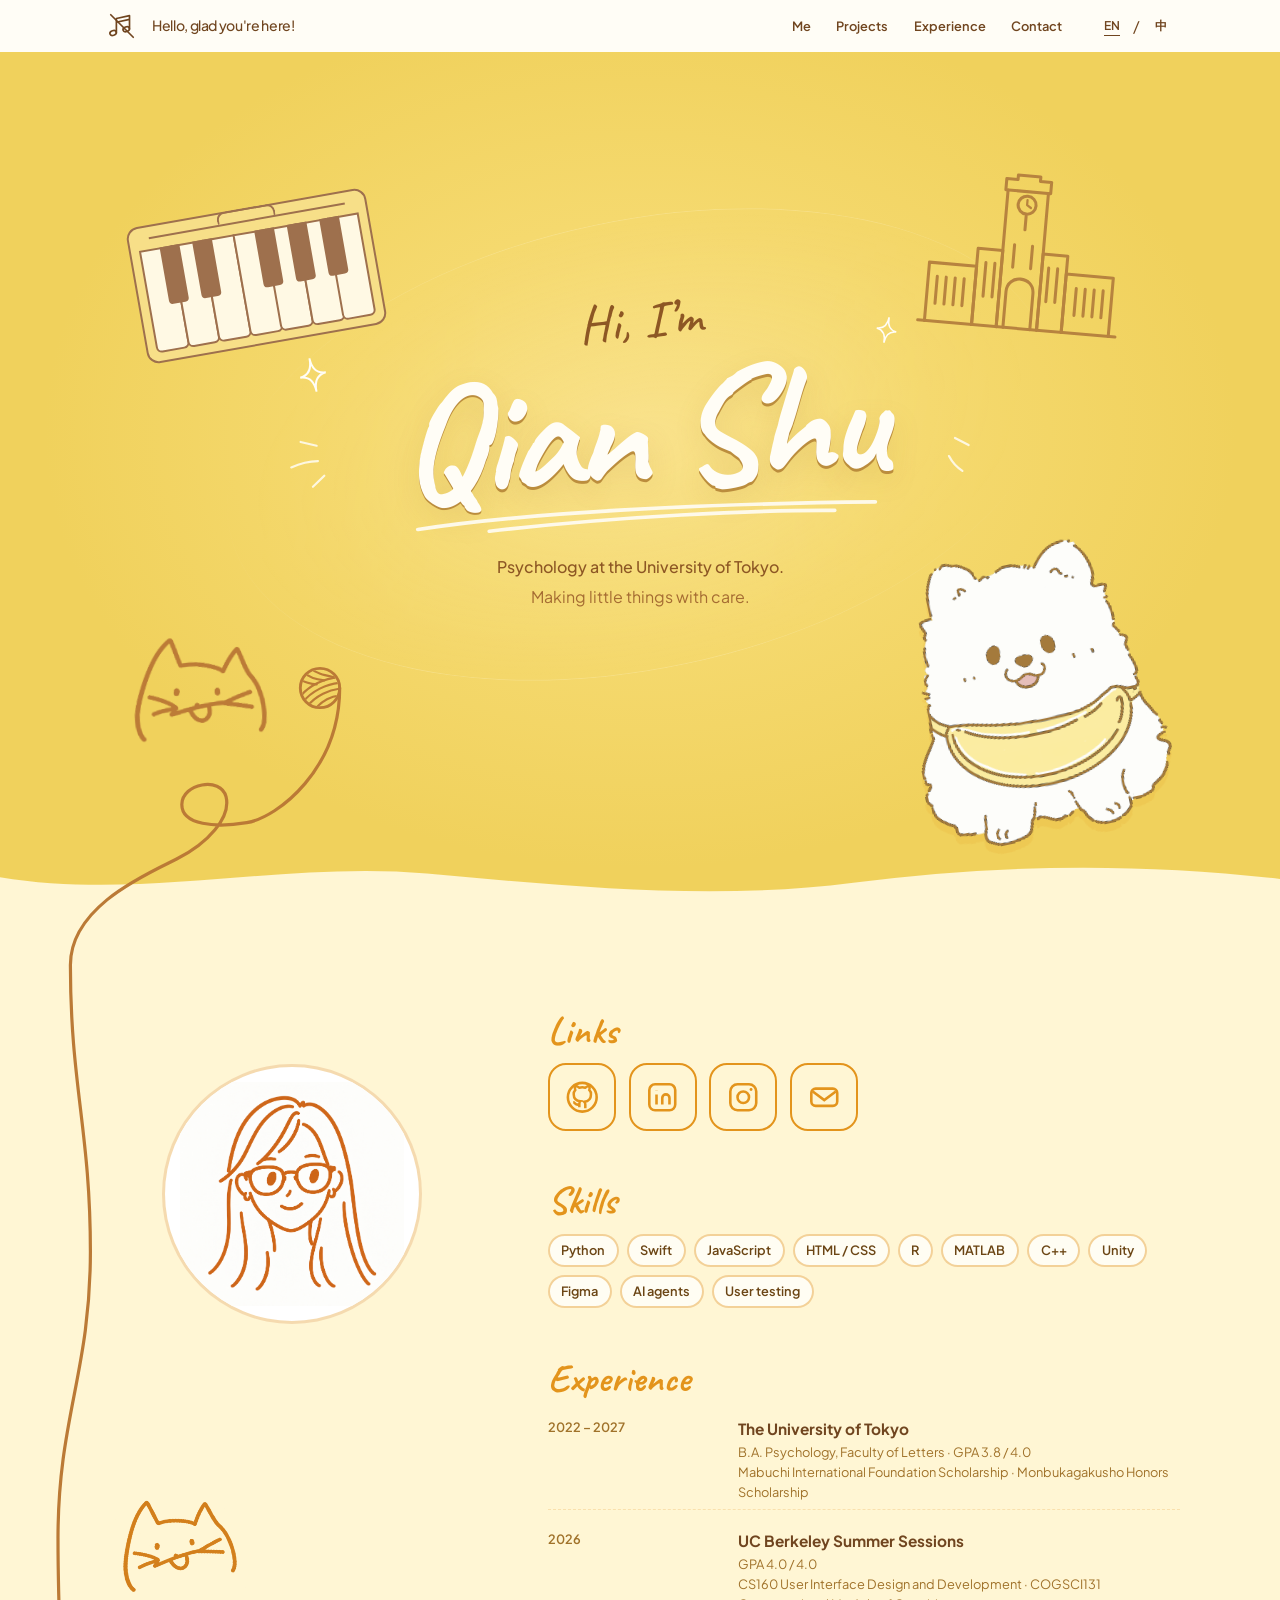
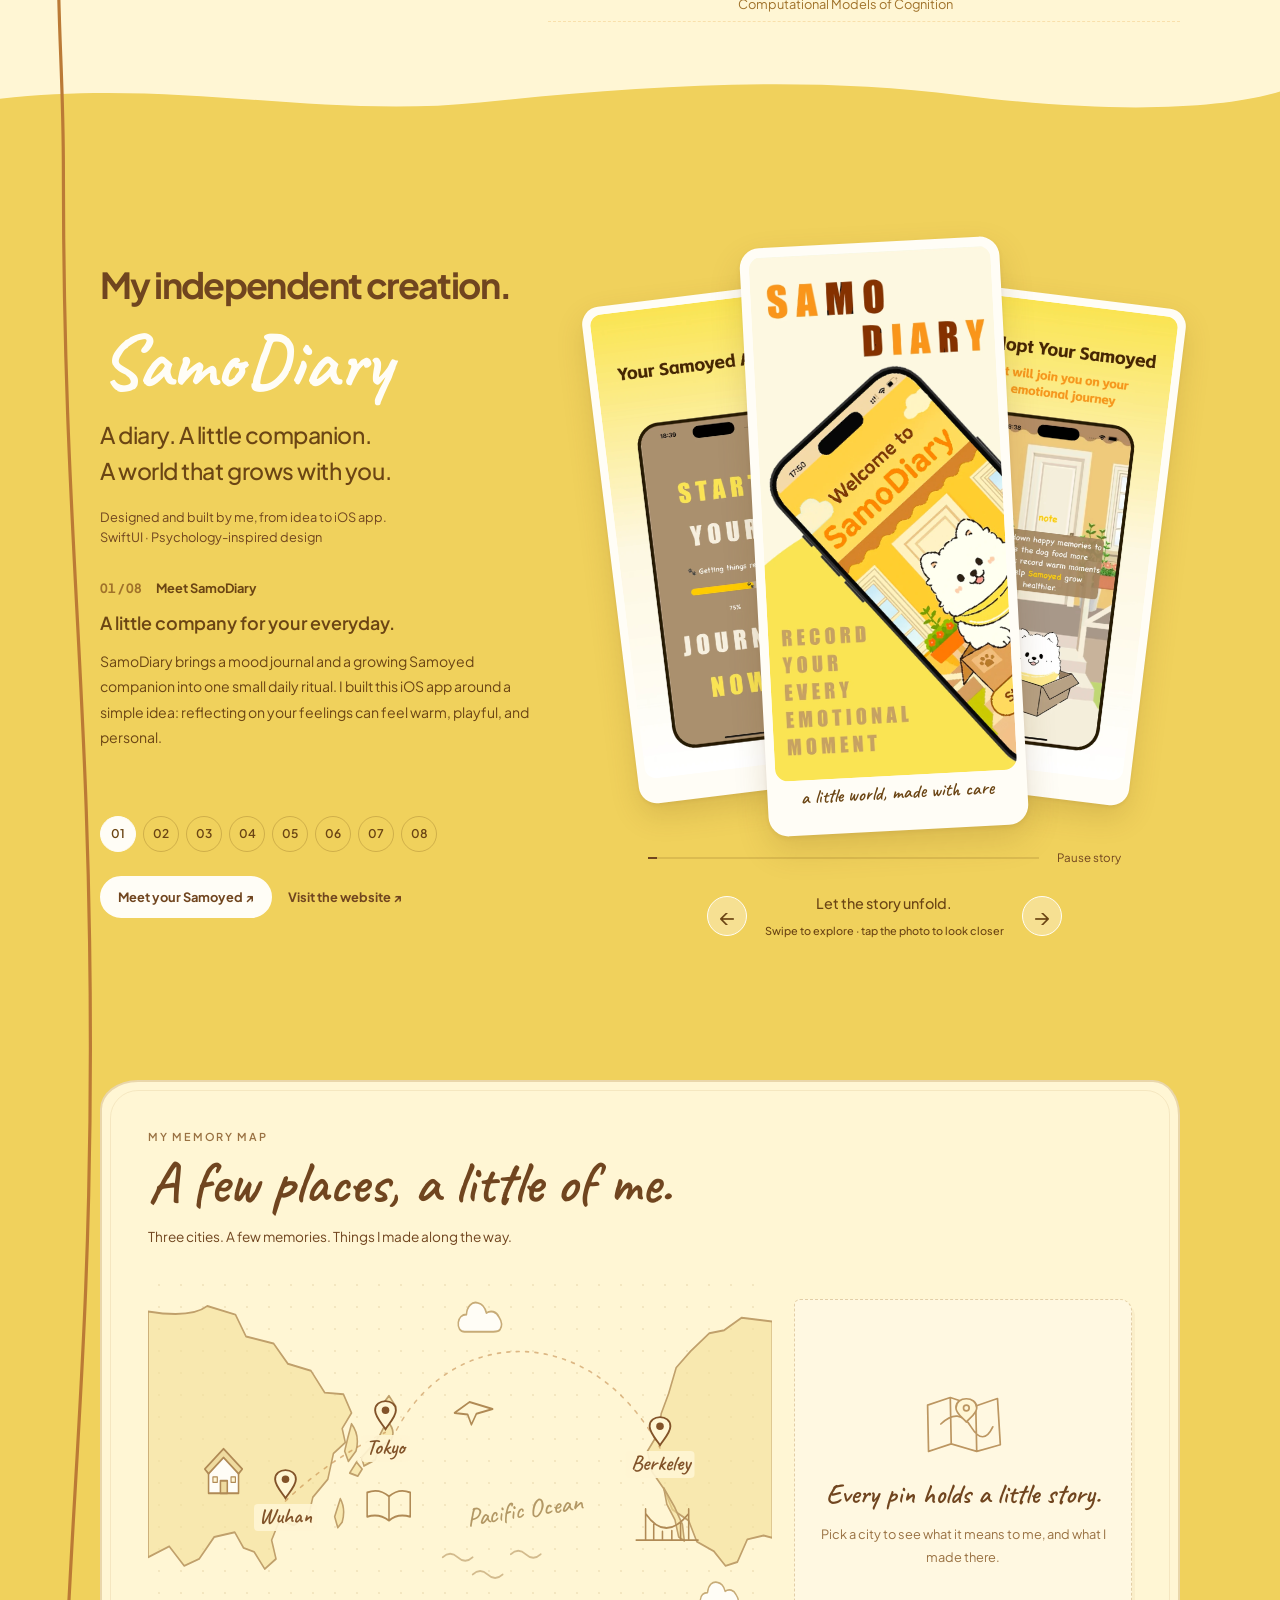
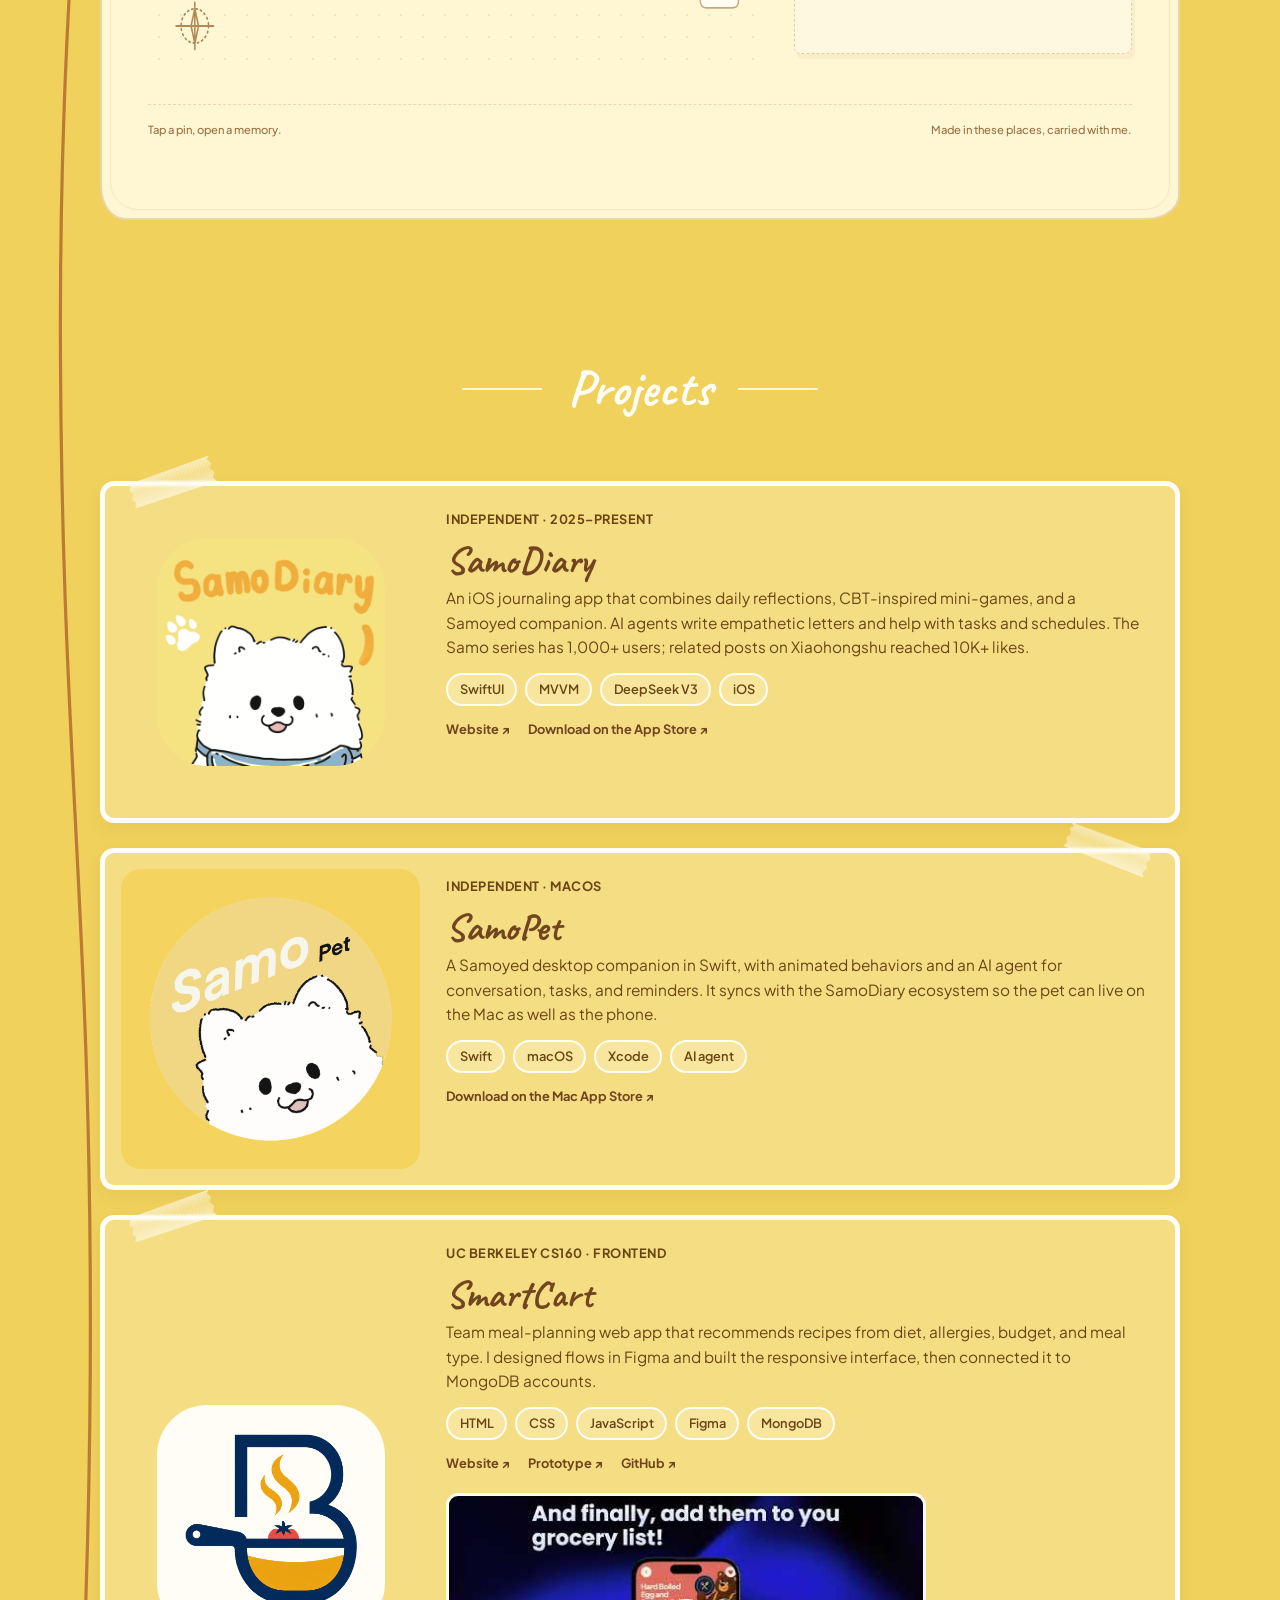
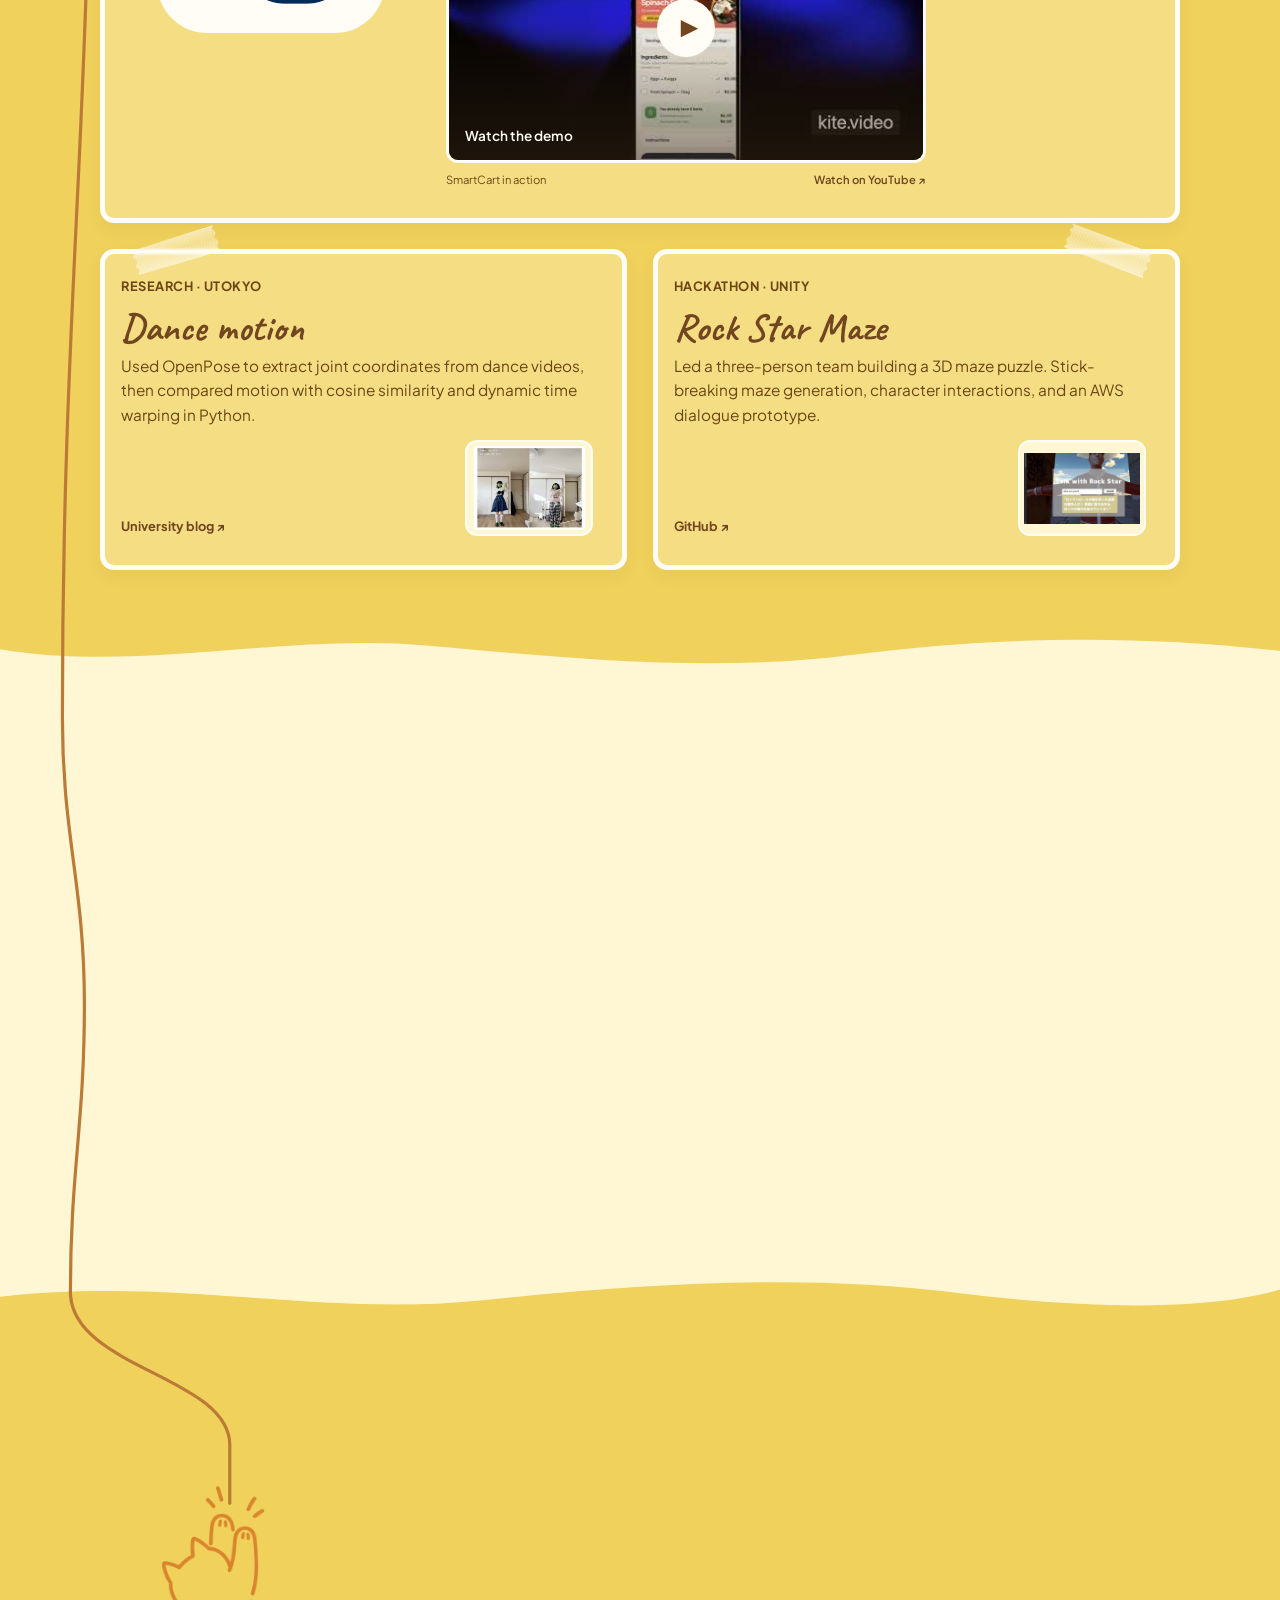
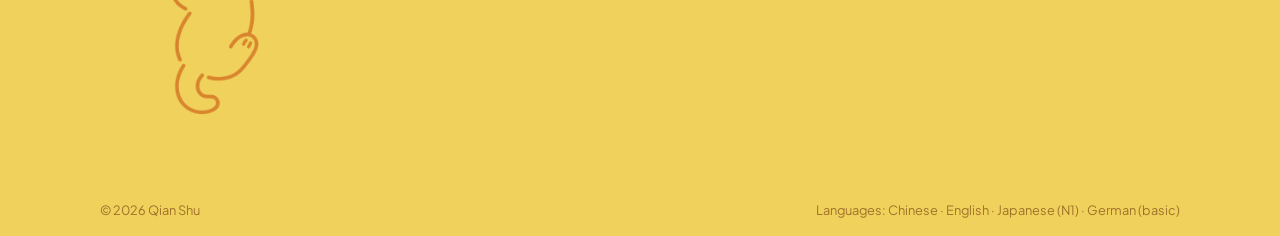
==== qian-shu-portfolio.html @ 55cdab9b "Add music and portrait interactions, refine mobile layout and city stories" ====
<!DOCTYPE html>
<html lang="en">
<head>
    <meta charset="UTF-8">
    <meta name="viewport" content="width=device-width, initial-scale=1.0">
    <meta name="description" content="Qian Shu — psychology student at the University of Tokyo. Personal site: internships, research, and selected work.">
    <meta property="og:title" content="Qian Shu">
    <meta property="og:description" content="Psychology student at the University of Tokyo. AI application engineer intern in Tokyo.">
    <title>Qian Shu</title>
    <link rel="preconnect" href="https://fonts.googleapis.com">
    <link rel="preconnect" href="https://fonts.gstatic.com" crossorigin>
    <link href="https://fonts.googleapis.com/css2?family=Caveat:wght@500;600;700&family=Plus+Jakarta+Sans:ital,wght@0,400;0,500;0,600;0,700;0,800;1,500;1,600&display=swap" rel="stylesheet">
    <link rel="stylesheet" href="portfolio-assets/memory-map.css">
    <style>
        /* === PERSONAL SITE BASE CSS === */
        :root {
            --bg: #faf8f5;
            --fg: #1a1a1a;
            --accent: #2563eb;
            --muted: #888;
            --surface: #fff;
            --border: #e8e4de;
            --font-display: 'Caveat', cursive;
            --font-body: 'Plus Jakarta Sans', sans-serif;
            --font-mono: var(--font-body);
            --title: clamp(2rem, 5vw, 4rem);
            --h2: clamp(1.5rem, 3vw, 2.5rem);
            --h3: clamp(1.1rem, 2vw, 1.5rem);
            --body: clamp(0.875rem, 1.2vw, 1.1rem);
            --small: clamp(0.75rem, 1vw, 0.875rem);
            --space-xs: clamp(4px, 0.5vw, 8px);
            --space-sm: clamp(8px, 1vw, 16px);
            --space-md: clamp(16px, 2vw, 32px);
            --space-lg: clamp(32px, 4vw, 64px);
            --space-xl: clamp(48px, 8vw, 128px);
            --max-width: min(90vw, 800px);
            --ease: cubic-bezier(0.16, 1, 0.3, 1);
            --duration: 0.6s;
        }

        *, *::before, *::after { margin: 0; padding: 0; box-sizing: border-box; }
        html { scroll-behavior: smooth; scroll-padding-top: 52px; }
        body {
            font-family: var(--font-body);
            font-size: var(--body);
            color: var(--fg);
            background: var(--bg);
            line-height: 1.6;
            -webkit-font-smoothing: antialiased;
            -moz-osx-font-smoothing: grayscale;
        }
        button, input, textarea, select { font: inherit; }
        img { max-width: 100%; height: auto; display: block; }
        a { color: var(--accent); text-decoration: none; transition: color 0.2s ease; }

        .reveal {
            opacity: 0;
            transform: translateY(20px);
            transition: opacity var(--duration) var(--ease), transform var(--duration) var(--ease);
        }
        .reveal.visible { opacity: 1; transform: none; }
        .reveal:nth-child(2) { transition-delay: 0.1s; }
        .reveal:nth-child(3) { transition-delay: 0.2s; }
        .reveal:nth-child(4) { transition-delay: 0.3s; }

        @media (prefers-reduced-motion: reduce) {
            *, *::before, *::after {
                animation-duration: 0.01ms !important;
                transition-duration: 0.2s !important;
                scroll-behavior: auto !important;
            }
            .reveal { opacity: 1; transform: none; }
        }

        @media (max-width: 768px) {
            :root {
                --space-lg: clamp(24px, 3vw, 48px);
                --space-xl: clamp(32px, 5vw, 64px);
            }
        }

        /* === PRESET: yolk cream fairy-tale (sketch) === */
        :root {
            --bg: #f0d15c;
            --bg-deep: #e7c44a;
            --cream: #fff6d4;
            --fg: #6b4514;
            --accent: #e3941c;
            --muted: #a0722a;
            --surface: rgba(255, 248, 220, 0.55);
            --border: rgba(255, 255, 255, 0.7);
            --ink-white: #fffdf6;
            --ink-strong: #70451f;
            --yarn-ink: #bb7a36;
            --font-display: 'Caveat', cursive;
            --font-body: 'Plus Jakarta Sans', sans-serif;
            --max-width: min(92vw, 1080px);
            --title: clamp(2.65rem, 7.8vw, 5.8rem);
            --radius: clamp(16px, 2.4vw, 28px);
        }

        body {
            background:
                radial-gradient(1200px 600px at 10% -10%, #ffe98a 0%, transparent 55%),
                radial-gradient(900px 500px at 110% 8%, #f7dc6a 0%, transparent 50%),
                var(--bg);
            overflow-x: hidden;
            position: relative;
        }

        .skip {
            position: absolute;
            left: -999px;
            top: 0;
        }
        .skip:focus {
            left: var(--space-sm);
            top: var(--space-sm);
            z-index: 20;
            background: var(--cream);
            color: var(--fg);
            padding: var(--space-xs) var(--space-sm);
            border-radius: 8px;
        }

        .wrap {
            width: var(--max-width);
            margin: 0 auto;
            position: relative;
            z-index: 2;
        }

        .band {
            position: relative;
            padding: var(--space-xl) 0;
            border-bottom: 0;
        }
        .band:not(.hero-band) {
            padding-top: clamp(72px, 9vw, 112px);
        }
        .band-yolk { background: var(--bg); }
        .band-cream {
            background: var(--cream);
        }
        .band-wave {
            position: absolute;
            left: 0;
            right: 0;
            bottom: -1px;
            width: 100%;
            height: 44px;
            display: block;
            z-index: 3;
            pointer-events: none;
        }
        .band-yolk > .band-wave { color: var(--cream); }
        .band-cream > .band-wave { color: var(--bg); }
        #experience > .band-wave { z-index: 0; }

        .hero-band {
            overflow-x: clip;
            min-height: 100svh;
            display: flex;
            align-items: center;
            padding-top: clamp(48px, 8vw, 88px);
            padding-bottom: var(--space-lg);
        }

        .site-nav {
            position: fixed;
            top: 0;
            left: 0;
            right: 0;
            z-index: 10;
            padding: 4px 0;
            background: var(--nav-background, var(--ink-white));
            border-radius: 0;
        }
        .site-nav .wrap {
            display: flex;
            align-items: center;
            justify-content: space-between;
            gap: var(--space-md);
        }
        .logo {
            font-family: var(--font-display);
            font-size: clamp(1.15rem, 2vw, 1.55rem);
            color: var(--ink-white);
            font-weight: 700;
        }
        .nav-links {
            display: flex;
            gap: clamp(12px, 2vw, 28px);
        }
        .nav-links a {
            color: var(--fg);
            font-size: var(--small);
            font-weight: 600;
        }
        .nav-links a:hover { color: var(--ink-strong); }

        /* doodle layer */
        .doodle {
            position: absolute;
            pointer-events: none;
            color: var(--accent);
            z-index: 1;
        }
        .doodle svg {
            width: 100%;
            height: 100%;
            overflow: visible;
        }
        .doodle-label {
            font-family: var(--font-display);
            fill: var(--accent);
            font-size: 18px;
            font-weight: 700;
        }
        .piano {
            width: clamp(176px, 25vw, 280px);
            top: 108px;
            left: max(10px, calc(50% - 540px));
            transform: rotate(-12deg);
            pointer-events: auto;
            background: none;
            border: 0;
            padding: 0;
            z-index: 5;
        }
        .piano-inner { display: block; width: 100%; animation: float 5s var(--ease) infinite; }
        .piano-case {
            background: #f7df88;
            border: 2.8px solid var(--accent);
            border-radius: 12px;
            padding: 10px 8px 8px;
        }
        .piano-lid {
            height: 0;
            margin: 0 12px 10px;
            border-top: 2.6px solid var(--accent);
            position: relative;
            background: none;
        }
        .piano-lid::after {
            content: "";
            position: absolute;
            left: 50%;
            bottom: 2px;
            width: 30%;
            height: 12px;
            transform: translateX(-50%);
            border: 2.6px solid var(--accent);
            border-bottom: 0;
            border-radius: 8px 8px 0 0;
            background: none;
        }
        .piano-keys {
            position: relative;
            height: clamp(76px, 10.5vw, 104px);
            background: transparent;
            padding: 0;
        }
        .white-keys {
            display: flex;
            height: 100%;
            gap: 0;
        }
        .pkey-white {
            flex: 1;
            height: 100%;
            border: 2.3px solid var(--accent);
            padding: 0;
            margin: 0 0 0 -2.3px;
            cursor: pointer;
            border-radius: 0 0 6px 6px;
            background: #fff9e4;
            transform: translateY(0);
            transform-origin: top center;
            transition: transform 70ms ease, background 70ms ease;
            -webkit-tap-highlight-color: transparent;
        }
        .pkey-white:first-child { margin-left: 0; }
        .pkey-white:hover { background: var(--ink-white); }
        .pkey-white.is-pressed {
            transform: translateY(6px);
            background: var(--ink-white);
        }
        .pkey-white:focus-visible,
        .pkey-black:focus-visible {
            outline: 2px dashed var(--accent);
            outline-offset: 3px;
        }
        .black-keys {
            position: absolute;
            left: 0;
            right: 0;
            top: 0;
            height: 56%;
        }
        .pkey-black {
            position: absolute;
            top: 0;
            width: 9%;
            height: 100%;
            padding: 0;
            margin: 0;
            cursor: pointer;
            border: 2.2px solid var(--accent);
            border-radius: 0 0 4px 4px;
            background: var(--accent);
            transform: translateY(0);
            transform-origin: top center;
            transition: transform 70ms ease, filter 70ms ease;
            -webkit-tap-highlight-color: transparent;
        }
        .pkey-black:hover { filter: brightness(1.08); }
        .pkey-black.is-pressed {
            transform: translateY(5px);
            filter: brightness(0.82);
        }
        .hero-greeting {
            position: absolute;
            top: 76px;
            left: max(16px, calc(50% - 540px));
            font: 600 clamp(1.4rem, 2.8vw, 2rem) / 1.15 var(--font-display);
            color: var(--ink-white);
            z-index: 2;
        }
        .campus {
            width: clamp(152px, 23vw, 240px);
            aspect-ratio: 5 / 4;
            top: 108px;
            right: max(18px, calc(50% - 530px));
            transform: rotate(5deg);
            transform-origin: 50% 85%;
            pointer-events: auto;
            cursor: pointer;
            padding: 0;
            border: 0;
            background: none;
            z-index: 5;
        }
        .campus svg { display: block; animation: float 6s 0.4s var(--ease) infinite; }
        .campus.is-ringing svg { animation: campus-ring 0.65s ease-in-out; }
        .campus:focus-visible { outline: 2px dashed var(--accent); outline-offset: 8px; border-radius: 12px; }
        .hero-cat { width: clamp(156px, 23vw, 260px); left: max(8px, calc(50% - 560px)); bottom: 15%; pointer-events: auto; z-index: 5; }
        .hero-dog { width: clamp(126px, 18vw, 205px); right: max(20px, calc(50% - 530px)); bottom: 17%; pointer-events: auto; }
        #me { padding-bottom: clamp(64px, 8vw, 96px); }
        #me .panel-block:last-child { margin-bottom: 0; }
        .about-cat {
            position: absolute;
            left: max(10px, calc(50% - 540px));
            bottom: 96px;
            width: clamp(110px, 16vw, 168px);
            pointer-events: auto;
            z-index: 5;
            margin: 0;
        }

        .pet {
            cursor: pointer;
            background: none;
            border: 0;
            padding: 0;
            filter: drop-shadow(0 8px 0 rgba(227, 148, 28, 0.12));
        }
        .hero-cat,
        .about-cat {
            filter: none;
        }
        .pet-face {
            display: block;
            width: 100%;
            transform-origin: 50% 80%;
            transition: transform 0.2s var(--ease);
        }
        .pet img { width: 100%; pointer-events: none; }
        .pet.hop .pet-face { animation: hop 0.55s var(--ease); }
        .hero-dog .pet-face { position: relative; aspect-ratio: 785 / 900; }
        .hero-dog .pet-sprite {
            position: absolute;
            width: 206%;
            max-width: none;
            left: -58%;
            top: -39%;
            filter: url(#samo-warm-ink);
        }
        .hero-dog.is-heart .pet-sprite {
            width: 125%;
            left: -12.5%;
            top: 4%;
        }
        .color-filters { position: absolute; width: 0; height: 0; pointer-events: none; }
        .yarn-finale {
            position: relative;
            height: clamp(250px, 26vw, 340px);
            margin-top: var(--space-md);
        }
        .grab-cat {
            position: absolute;
            width: clamp(170px, 21vw, 220px);
            left: max(8px, calc(50% - 540px));
            bottom: 0;
            z-index: 5;
        }
        .grab-cat { filter: none; }
        .grab-cat .pet-face { transform-origin: 50% 90%; }
        .pet:focus-visible { outline: 2px dashed var(--accent); outline-offset: 6px; border-radius: 40%; }

        .yarn {
            position: absolute;
            width: 48px;
            height: 48px;
            z-index: 4;
            pointer-events: auto;
            cursor: pointer;
            border: 0;
            padding: 0;
            background: none;
            left: 0;
            top: 0;
        }
        .yarn svg {
            width: 100%;
            height: 100%;
            overflow: visible;
            display: block;
            color: var(--accent);
        }
        .yarn svg path { stroke-width: 1.8px; }
        .yarn svg > circle { stroke-width: 2.4px; }
        .yarn:hover { transform: scale(1.08); }

        .yarn-trail-page {
            position: absolute;
            top: 0;
            left: 0;
            width: 100%;
            pointer-events: none;
            z-index: 4;
            overflow: visible;
        }
        .yarn-trail-page path {
            fill: none;
            stroke: var(--accent);
            stroke-width: 3.2px;
            stroke-linecap: round;
            stroke-linejoin: round;
            opacity: 1;
        }

        .hero-copy {
            text-align: center;
            max-width: min(90vw, 820px);
            margin: 0 auto;
            position: relative;
            z-index: 2;
        }
        .hero-copy h1 {
            font-family: var(--font-display);
            font-size: var(--title);
            font-weight: 700;
            line-height: 1.05;
            color: var(--ink-white);
            letter-spacing: 0.01em;
            text-shadow: 0 2px 0 rgba(227, 148, 28, 0.25);
        }
        .hero-copy h1 em {
            font-style: italic;
            color: #fff;
        }
        .hero-copy .lede {
            margin-top: var(--space-sm);
            font-family: var(--font-display);
            font-size: clamp(1.5rem, 3.6vw, 2.4rem);
            color: var(--ink-white);
            line-height: 1.25;
        }

        /* about band — sketch middle */
        .about-grid {
            display: grid;
            grid-template-columns: minmax(180px, 0.85fr) minmax(0, 1.4fr);
            gap: clamp(24px, 5vw, 72px);
            align-items: start;
        }
        .portrait-col {
            display: flex;
            flex-direction: column;
            align-items: center;
            gap: var(--space-md);
            position: relative;
        }
        .portrait-interaction { --portrait-border: rgba(227, 148, 28, 0.35); position: relative; padding-top: 52px; max-width: 100%; }
        .portrait-bubble {
            position: absolute; top: 0; left: 50%; transform: translateX(-50%); z-index: 1;
            width: max-content; max-width: min(250px, 76vw); padding: 8px 15px;
            border: 2px solid var(--portrait-border); border-radius: 18px;
            background: var(--ink-white); color: var(--ink-strong);
            font: 500 .8rem / 1.5 var(--font-body); text-align: center; pointer-events: none;
        }
        .portrait-bubble:empty { visibility: hidden; }
        .portrait-bubble::after {
            content: ''; position: absolute; bottom: -7px; left: 45%; width: 10px; height: 10px;
            background: var(--ink-white); border-right: 2px solid var(--portrait-border);
            border-bottom: 2px solid var(--portrait-border); transform: rotate(45deg);
        }
        .portrait {
            position: relative;
            width: clamp(168px, 24vw, 260px);
            aspect-ratio: 1;
            border-radius: 50%;
            border: 3px solid var(--portrait-border);
            background: #fff;
            overflow: hidden;
            display: grid;
            place-items: center;
            padding: 0; cursor: pointer;
        }
        .portrait:focus-visible { outline: 2px dashed var(--ink-strong); outline-offset: 5px; }
        .portrait-photo {
            width: 88%;
            height: 88%;
            object-fit: contain;
            object-position: center 62%;
        }

        .panel-block { margin-bottom: var(--space-lg); }
        .hand-title {
            font-family: var(--font-display);
            font-size: clamp(1.8rem, 3vw, 2.6rem);
            color: var(--ink-white);
            font-weight: 700;
            line-height: 1;
            margin-bottom: var(--space-sm);
        }

        .link-row {
            display: flex;
            flex-wrap: wrap;
            gap: var(--space-sm);
        }
        .link-tile {
            width: clamp(52px, 7vw, 68px);
            aspect-ratio: 1;
            border: 2.5px solid var(--ink-white);
            border-radius: 18px;
            display: grid;
            place-items: center;
            color: var(--ink-white);
            background: transparent;
            transition: transform 0.3s var(--ease), background 0.3s ease, color 0.3s ease;
        }
        .link-tile svg { width: 54%; }
        .link-tile:hover {
            transform: translateY(-4px) rotate(-4deg);
            background: var(--ink-white);
            color: var(--accent);
        }

        .tags { display: flex; flex-wrap: wrap; gap: 8px; }
        .tag {
            display: inline-block;
            padding: 0.35em 0.9em;
            border: 2px solid var(--ink-white);
            border-radius: 999px;
            color: var(--fg);
            background: rgba(255, 246, 212, 0.35);
            font-size: var(--small);
            font-weight: 600;
            transition: transform 0.25s var(--ease), background 0.25s ease, color 0.25s ease;
        }
        .tag:hover {
            transform: translateY(-2px);
            background: var(--ink-white);
            color: var(--ink-strong);
        }

        .exp-mini {
            display: grid;
            gap: var(--space-sm);
        }
        .exp-mini article {
            display: grid;
            grid-template-columns: minmax(92px, 0.4fr) 1fr;
            gap: var(--space-sm);
            padding: 0.4em 0;
            border-bottom: 1px dashed rgba(255,255,255,0.5);
            transition: transform 0.3s var(--ease);
        }
        .exp-mini article:hover { transform: translateX(6px); }
        .exp-mini time {
            font-size: var(--small);
            color: var(--muted);
            font-weight: 600;
        }
        .exp-mini h3 {
            font-size: var(--body);
            font-weight: 700;
            color: var(--fg);
        }
        .exp-mini p { font-size: var(--small); color: var(--muted); }

        .band-cream .hand-title { color: var(--accent); }
        .band-cream .link-tile {
            color: var(--accent);
            border-color: var(--accent);
        }
        .band-cream .link-tile:hover {
            background: var(--accent);
            color: var(--ink-white);
        }
        .band-cream .tag {
            border-color: rgba(227, 148, 28, 0.42);
            background: rgba(255, 255, 255, 0.72);
        }
        .band-cream .exp-mini article {
            border-bottom-color: rgba(227, 148, 28, 0.22);
        }
        .band-cream .exp-mini h3 { color: var(--ink-strong); }
        .band-cream .edu-card {
            border-color: rgba(227, 148, 28, 0.4);
            background: rgba(255, 255, 255, 0.58);
        }
        .band-cream .edu-card:hover { background: #fff; }

        .projects-head {
            text-align: center;
            margin-bottom: var(--space-lg);
        }
        .projects-head h2 {
            font-family: var(--font-display);
            font-size: clamp(2.2rem, 4vw, 3.4rem);
            color: var(--ink-white);
            display: inline-flex;
            align-items: center;
            gap: var(--space-md);
        }
        .projects-head h2::before,
        .projects-head h2::after {
            content: "";
            width: clamp(32px, 8vw, 80px);
            height: 2px;
            background: var(--ink-white);
            opacity: 0.8;
        }

        .project-list {
            display: grid;
            gap: var(--space-md);
        }
        .project-card {
            display: grid;
            grid-template-columns: minmax(120px, 0.42fr) 1fr;
            gap: var(--space-md);
            align-items: stretch;
            border: 2.5px solid var(--ink-white);
            border-radius: var(--radius);
            padding: clamp(10px, 1.4vw, 16px);
            background: rgba(255, 255, 255, 0.12);
            transition: transform 0.35s var(--ease), background 0.35s ease, box-shadow 0.35s ease;
        }
        .project-card:hover {
            transform: translateY(-6px) rotate(-0.4deg);
            background: rgba(255, 255, 255, 0.28);
            box-shadow: 0 16px 0 rgba(227, 148, 28, 0.08);
        }
        .project-media {
            border-radius: calc(var(--radius) - 8px);
            overflow: hidden;
            min-height: 140px;
            background: var(--cream);
            display: grid;
            place-items: center;
        }
        .project-media img {
            width: 100%;
            height: 100%;
            object-fit: cover;
        }
        .project-media.icon {
            background: transparent;
            padding: 12%;
        }
        .project-media.icon img { object-fit: contain; height: auto; border-radius: 22%; }
        .project-media.logo {
            background: #f4d35e;
            padding: 8%;
        }
        .project-media.logo img { object-fit: contain; height: auto; }
        .project-media.smartcart { background: transparent; padding: 12%; }
        .smartcart-mark {
            display: grid;
            place-items: center;
            width: 100%;
            aspect-ratio: 1;
            padding: 10%;
            background: var(--ink-white);
            border-radius: 22%;
        }
        .project-media.bear {
            background: linear-gradient(180deg, #faf4ea, #f2b129 140%);
            padding: 8% 8% 0;
        }
        .project-media.bear img { object-fit: contain; height: 100%; }
        .project-media.empty {
            background: rgba(255,255,255,0.2);
            color: var(--muted);
            font-size: var(--small);
            text-align: center;
            padding: var(--space-md);
            font-family: var(--font-display);
            font-size: clamp(1rem, 2vw, 1.3rem);
        }
        .project-body { padding: var(--space-xs) var(--space-sm) var(--space-sm) 0; }
        .kicker {
            font-size: var(--small);
            font-weight: 700;
            letter-spacing: 0.04em;
            text-transform: uppercase;
            color: var(--accent);
            margin-bottom: 4px;
        }
        .project-body h3 {
            font-family: var(--font-display);
            font-size: clamp(1.7rem, 3vw, 2.4rem);
            color: var(--ink-white);
            line-height: 1;
            margin-bottom: 6px;
        }
        .project-body p { color: var(--fg); margin-bottom: var(--space-sm); }
        .project-links { display: flex; flex-wrap: wrap; gap: 12px 18px; margin-top: var(--space-sm); }
        .project-links a {
            color: var(--ink-strong);
            font-weight: 700;
            font-size: var(--small);
            background-image: linear-gradient(var(--accent), var(--accent));
            background-position: 0 100%;
            background-repeat: no-repeat;
            background-size: 0 2px;
            transition: background-size 0.3s ease;
        }
        .project-links a:hover { background-size: 100% 2px; }

        .split-two {
            display: grid;
            grid-template-columns: 1fr 1fr;
            gap: var(--space-md);
        }
        .split-two .project-card {
            grid-template-columns: 1fr;
        }
        .split-two .project-body { display: flex; flex-direction: column; }
        .project-bottom {
            display: flex;
            justify-content: space-between;
            align-items: flex-end;
            gap: 16px;
            margin-top: auto;
        }
        .project-thumb {
            flex: 0 0 clamp(100px, 10vw, 136px);
            aspect-ratio: 4 / 3;
            border: 2px solid var(--ink-white);
            border-radius: 12px;
            padding: 4px;
            background: var(--cream);
            overflow: hidden;
        }
        .project-thumb img { width: 100%; height: 100%; object-fit: contain; border-radius: 7px; }


        .edu-row {
            display: grid;
            grid-template-columns: 1fr 1fr;
            gap: var(--space-md);
            margin-top: var(--space-lg);
        }
        .edu-card {
            border: 2px dashed var(--ink-white);
            border-radius: var(--radius);
            padding: var(--space-md);
            background: rgba(255,255,255,0.1);
            transition: transform 0.3s var(--ease), background 0.3s ease;
        }
        .edu-card:hover { transform: translateY(-4px); background: rgba(255,255,255,0.22); }
        .edu-card h3 {
            font-size: var(--h3);
            color: var(--fg);
            margin: 4px 0;
        }

        .contact {
            text-align: center;
            padding-bottom: 16px;
        }
        .contact-lead {
            max-width: 40ch;
            margin: 0 auto var(--space-md);
            color: var(--fg);
        }
        .contact-actions {
            display: flex;
            flex-wrap: wrap;
            justify-content: center;
            gap: var(--space-sm);
        }
        .btn {
            display: inline-flex;
            align-items: center;
            justify-content: center;
            padding: 0.7em 1.25em;
            border-radius: 999px;
            font-weight: 700;
            font-size: var(--small);
            border: 2px solid var(--ink-white);
            color: var(--fg);
            background: transparent;
            transition: transform 0.3s var(--ease), background 0.3s ease, color 0.3s ease;
        }
        .btn:hover { transform: translateY(-3px) rotate(-2deg); }
        .btn-fill {
            background: var(--ink-white);
            color: var(--ink-strong);
        }
        .btn-fill:hover { color: var(--ink-strong); }
        .site-footer {
            margin-top: var(--space-sm);
            display: flex;
            justify-content: space-between;
            gap: var(--space-md);
            font-size: var(--small);
            color: var(--muted);
        }

        .exp-full ul { padding-left: 1.1em; color: var(--fg); }
        .exp-full li + li { margin-top: 4px; }

        @keyframes float {
            0%, 100% { transform: translateY(0); }
            50% { transform: translateY(-10px); }
        }
        @keyframes campus-ring {
            0%, 100% { transform: translateY(0) rotate(0); }
            20% { transform: translateY(-8px) rotate(-6deg); }
            45% { transform: translateY(-5px) rotate(6deg); }
            70% { transform: translateY(-3px) rotate(-3deg); }
        }
        @keyframes hop {
            0% { transform: translateY(0) scale(1); }
            35% { transform: translateY(-18px) scale(1.06); }
            100% { transform: translateY(0) scale(1); }
        }

        @media (max-width: 768px) {
            .nav-links { display: none; }
            .about-grid,
            .project-card,
            .split-two,
            .edu-row,
            .exp-mini article {
                grid-template-columns: 1fr;
            }
            .hero-greeting { top: 72px; left: 5%; }
            .piano { width: min(52vw, 240px); top: 108px; }
            .campus { width: 37vw; max-width: 188px; top: 108px; right: 5%; }
            .hero-cat { left: 0; bottom: 5%; width: 43vw; }
            .hero-dog { right: 7%; bottom: 5%; width: 32vw; }
            #me { padding-bottom: 170px; }
            .about-cat { left: 12%; bottom: 36px; width: 28vw; }
            .hero-band { min-height: 100svh; }
            .site-footer { flex-direction: column; text-align: center; }
        }

        @media (max-width: 400px) {
            .contact-actions .btn { width: 100%; }
        }

        /* SamoDiary postcards and the taped project collection. */
        .samo-feature {
            display: grid;
            grid-template-columns: minmax(0, 0.85fr) minmax(0, 1.15fr);
            gap: clamp(24px, 4vw, 56px);
            align-items: center;
            padding: 12px 0 clamp(88px, 11vw, 144px);
        }
        .samo-feature h2 {
            font: 700 clamp(3.8rem, 6vw, 5.8rem) / 1 var(--font-display);
            color: var(--ink-white);
            margin: 12px 0;
        }
        .samo-intro { font: 500 clamp(1.1rem, 1.8vw, 1.45rem) / 1.55 var(--font-body); letter-spacing: -.02em; }
        .samo-byline { font-size: var(--small); margin-top: 18px; color: var(--ink-strong); }
        .samo-story { margin-top: 30px; min-height: 218px; }
        .samo-chapter { display: flex; align-items: baseline; gap: 14px; font-size: var(--small); font-weight: 700; }
        .samo-counter { color: var(--muted); font-variant-numeric: tabular-nums; white-space: nowrap; }
        .samo-story h3 { font: 600 clamp(1rem, 1.4vw, 1.2rem) / 1.5 var(--font-body); margin: 12px 0; }
        .samo-story > p:last-child { font-size: clamp(0.875rem, 1.1vw, 1rem); line-height: 1.8; }
        .samo-chapters { display: flex; flex-wrap: wrap; gap: 7px; margin: 20px 0 24px; }
        .samo-chapters button {
            width: 36px; height: 36px; border: 1px solid rgba(107,69,20,0.24);
            border-radius: 50%; background: transparent; color: var(--fg); font: 600 0.75rem var(--font-body);
            cursor: pointer; transition: transform .2s, background .2s;
        }
        .samo-chapters button:hover { transform: translateY(-3px); }
        .samo-chapters button[aria-current="true"] { background: var(--ink-white); border-color: var(--ink-white); }
        .samo-feature-links { display: flex; align-items: center; flex-wrap: wrap; gap: 16px; }
        .samo-website { font-size: var(--small); font-weight: 700; color: var(--ink-strong); }
        .samo-gallery { min-width: 0; }
        .samo-deck {
            position: relative; height: clamp(510px, 46vw, 620px);
            display: grid; place-items: center; isolation: isolate; touch-action: pan-y;
        }
        .samo-print {
            position: absolute; width: 46%; max-width: 260px;
            padding: 9px 9px 28px; border: 0; border-radius: 20px;
            background: var(--ink-white); color: var(--fg); cursor: pointer;
            box-shadow: 0 14px 32px rgba(107,69,20,.17), 0 2px 4px rgba(107,69,20,.08);
            transition: transform .5s var(--ease), box-shadow .3s;
        }
        .samo-print img { border-radius: 13px; width: 100%; height: auto; aspect-ratio: 1290 / 2796; object-fit: contain; pointer-events: none; }
        .samo-print-prev { transform: translate(-61%, 6px) rotate(-7deg) scale(.89); z-index: 1; }
        .samo-print-next { transform: translate(61%, 8px) rotate(7deg) scale(.89); z-index: 1; }
        .samo-print-main { z-index: 2; transform: rotate(-3deg); }
        .samo-print-main:hover { transform: translateY(-8px) rotate(1deg); box-shadow: 0 22px 40px rgba(107,69,20,.2); }
        .samo-print-prev:hover { transform: translate(-68%, 0) rotate(-9deg) scale(.92); }
        .samo-print-next:hover { transform: translate(68%, 0) rotate(9deg) scale(.92); }
        .samo-print-caption { display: block; padding-top: 8px; font: 600 clamp(.95rem, 1.5vw, 1.2rem) / 1 var(--font-display); }
        .samo-gallery-controls { display: flex; align-items: center; justify-content: center; gap: 18px; margin-top: 18px; }
        .samo-gallery-controls p { text-align: center; font: 500 .9rem / 1.5 var(--font-body); }
        .samo-gallery-controls span { display: block; margin-top: 8px; font: 500 .68rem / 1.5 var(--font-body); }
        .samo-arrow { width: 40px; height: 40px; flex-shrink: 0; border: 1.5px solid var(--ink-white); border-radius: 50%; background: rgba(255,253,246,.35); color: var(--fg); font: 1.4rem var(--font-body); cursor: pointer; }
        .samo-arrow:hover { background: var(--ink-white); }
        .samo-feature button:focus-visible, .samo-lightbox button:focus-visible { outline: 2px dashed var(--fg); outline-offset: 5px; }
        .samo-lightbox { margin: auto; width: min(94vw, 760px); max-height: 94svh; padding: 30px 24px 16px; border: 0; border-radius: 14px; background: var(--cream); color: var(--fg); box-shadow: 0 24px 80px #3b260a55; }
        .samo-lightbox::backdrop { background: rgba(61,39,13,.66); backdrop-filter: blur(7px); }
        .samo-lightbox > img { height: 74svh; max-width: 100%; width: auto; object-fit: contain; margin: 0 auto; }
        .samo-close { position: absolute; right: 10px; top: 5px; border: 0; background: var(--cream); color: var(--fg); font-size: 1.8rem; cursor: pointer; width: 36px; height: 36px; border-radius: 50%; }
        .samo-lightbox-footer { display: flex; justify-content: space-between; align-items: center; gap: 16px; margin-top: 12px; }
        .samo-lightbox-footer p { text-align: center; font: 600 1.5rem var(--font-display); }
        body.has-lightbox { overflow: hidden; }
        .project-card { position: relative; border-width: 5px; border-radius: 14px; background: rgba(255,253,246,.25); box-shadow: 0 7px 18px rgba(107,69,20,.06); }
        .project-card::before {
            content: ''; position: absolute; top: -17px; left: 24px; z-index: 3;
            width: clamp(60px, 7.5vw, 86px); height: 27px; transform: rotate(-19deg); pointer-events: none;
            background: repeating-linear-gradient(92deg, #fffdf608 0 2px, #fffdf633 2px 3px), linear-gradient(180deg, #fffdf68a, #fffdf644 45%, #fffdf68a);
            border: 1px solid #fffdf699; backdrop-filter: blur(1px);
            clip-path: polygon(0 5%, 3% 14%, 0 28%, 3% 44%, 0 65%, 3% 80%, 0 96%, 100% 100%, 97% 82%, 100% 63%, 97% 45%, 100% 28%, 97% 10%, 100% 0);
        }
        .project-card:nth-child(even)::before { left: auto; right: 24px; transform: rotate(21deg); }
        .split-two .project-card:first-child::before { left: 28px; transform: rotate(-17deg); }
        .project-body h3 { color: var(--ink-strong); }
        .contact-layout { display: grid; grid-template-columns: minmax(180px, .65fr) minmax(0, 1.35fr); gap: var(--space-md); align-items: center; min-height: 340px; }
        .contact-copy { grid-column: 2; grid-row: 1; }
        .yarn-finale { grid-column: 1; grid-row: 1; height: 340px; margin-top: 0; }
        .grab-cat { width: 220px; left: 0; bottom: 50%; transform: translateY(50%); }
        .site-footer { margin-top: 32px; }
        @media (max-width: 768px) {
            .samo-feature { grid-template-columns: 1fr; gap: 26px; }
            .samo-feature-copy { max-width: 520px; }
            .samo-story { min-height: 206px; }
            .samo-gallery { width: 100%; max-width: 520px; justify-self: center; }
            .samo-deck { height: clamp(350px, 100vw, 500px); }
            .samo-print { width: 43%; max-width: 220px; padding: 7px 7px 20px; }
            .samo-print-caption { font-size: 1rem; }
            .samo-gallery-controls { gap: 12px; }
            .samo-gallery-controls p { font-size: .85rem; }
            .contact-layout { grid-template-columns: 88px minmax(0, 1fr); gap: 10px; min-height: 310px; }
            .contact-copy .hand-title { font-size: 1.9rem; }
            .contact-copy .contact-lead { font-size: .8rem; }
            .yarn-finale { height: 310px; }
            .grab-cat { width: 124px; left: -28px; }
            .contact-actions { gap: 8px; }
            .contact-actions .btn { width: auto; padding: .65em 1em; }
            .site-footer { margin-top: 20px; }
        }

        .piano { --accent: #9e704d; }
        .piano-case { background: #f7df88; }
        .pkey-white { background: #fff9e4; }
        .campus { color: #b7833f; }
        .hero-cat img { filter: url(#cat-caramel); }
        .yarn svg { color: var(--yarn-ink); }
        .yarn-trail-page path { stroke: var(--yarn-ink); }
        .project-video { width: min(100%, 480px); margin-top: 20px; }
        .project-video iframe { display: block; width: 100%; aspect-ratio: 16 / 9; min-height: 200px; border: 3px solid var(--ink-white); border-radius: 12px; background: var(--cream); }
        .project-video-cover { display: block; position: relative; aspect-ratio: 16 / 9; min-height: 200px; overflow: hidden; border: 3px solid var(--ink-white); border-radius: 12px; background: var(--cream); }
        .project-video-cover > img { width: 100%; height: 100%; object-fit: cover; }
        .project-video-cover::after { content: ''; position: absolute; inset: 0; background: linear-gradient(transparent 40%, #39261388); }
        .video-play { position: absolute; left: 50%; top: 50%; transform: translate(-50%, -50%); width: 58px; height: 58px; display: grid; place-items: center; padding-left: 4px; border-radius: 50%; background: var(--ink-white); color: var(--ink-strong); font-size: 1.4rem; z-index: 1; transition: scale .2s; }
        .project-video-cover:hover .video-play { scale: 1.1; }
        .video-cover-label { position: absolute; bottom: 14px; left: 16px; z-index: 1; color: var(--ink-white); font-size: .85rem; font-weight: 600; }
        .project-video figcaption { display: flex; justify-content: space-between; flex-wrap: wrap; gap: 8px; margin-top: 8px; font-size: .7rem; }
        .project-video a { color: var(--ink-strong); font-weight: 600; }
        #work { overflow-x: clip; }
        .samo-deck { perspective: 1000px; }
        .samo-print-departing { z-index: 4; pointer-events: none; }
        .samo-autoplay { display: flex; align-items: center; gap: 18px; margin: 10px auto 0; width: 80%; }
        .samo-progress { flex: 1; height: 2px; overflow: hidden; background: rgba(107,69,20,.16); }
        .samo-progress > span { display: block; width: 100%; height: 100%; background: var(--ink-strong); transform: scaleX(0); transform-origin: left; }
        .samo-play-toggle { border: 0; background: none; color: var(--ink-strong); cursor: pointer; font-size: .72rem; padding: 8px 0; }

        /* A luminous handwritten name, framed by the four familiar doodles. */
        .hero-band {
            min-height: max(760px, 100svh);
            padding: 96px 0 88px;
            background: radial-gradient(ellipse at 50% 48%, #f9df82 0%, #f5d96e 32%, transparent 66%), var(--bg);
            isolation: isolate;
        }
        .hero-copy { max-width: min(88vw, 760px); }
        .hero-copy::before {
            content: ''; position: absolute; z-index: -1; pointer-events: none;
            inset: -76px -40px -56px; border-radius: 50%;
            background: radial-gradient(ellipse, #fff5c526, transparent 70%);
            border: 1px solid #fff7d43d; transform: rotate(-12deg);
            mask-image: linear-gradient(115deg, transparent 8%, #000 32%, #000 65%, transparent 92%);
        }
        .hero-spark {
            position: absolute; width: 30px; height: 38px; fill: none;
            stroke: var(--ink-white); stroke-width: 2; pointer-events: none;
        }
        .hero-spark-left { left: 5%; top: 19%; transform: rotate(-12deg); }
        .hero-spark-right { right: 16%; top: 5%; width: 23px; transform: rotate(12deg); }
        .hero-flourish {
            position: absolute; width: clamp(58px, 6vw, 86px); height: auto;
            fill: none; stroke: var(--ink-white); stroke-width: 2.2;
            stroke-linecap: round; stroke-linejoin: round; opacity: .85;
            pointer-events: none;
        }
        .hero-flourish path { vector-effect: non-scaling-stroke; }
        .hero-flourish-left { left: 0; top: 36%; transform: rotate(-8deg); }
        .hero-flourish-right { right: 0; top: 29%; transform: rotate(8deg); }
        .hero-copy h1 {
            display: flex;
            flex-direction: column;
            align-items: center;
            color: #8d5724;
            text-shadow: none;
            line-height: .94;
        }
        .hero-hi { display: block; margin: 0 0 8px; font-size: clamp(2.3rem, 4vw, 3.6rem); font-weight: 500; transform: rotate(-5deg); }
        .hero-copy h1 em {
            display: inline-block; position: relative;
            color: var(--ink-white); font-size: clamp(6.4rem, 12.8vw, 11.5rem);
            text-shadow: 0 3px 0 #bb8d3d, 0 10px 28px #a7792526;
            font-style: normal; font-weight: 700; letter-spacing: -.035em;
            transform: rotate(-3deg); padding: 0 10px 20px;
        }
        .name-underline { position: absolute; width: 95%; height: 22px; bottom: 0; left: 3%; fill: none; stroke: #fffdf6; stroke-width: 4; opacity: .9; stroke-linecap: round; }
        .hero-copy .lede { margin-top: 26px; font: 500 clamp(.85rem, 1.25vw, 1.05rem) / 1.9 var(--font-body); color: #8d5724; }
        .hero-copy .lede span { color: #a56c32; font-weight: 400; }
        .piano { width: clamp(185px, 19vw, 245px); top: 23%; left: max(28px, calc(50% - 505px)); transform: rotate(-10deg); }
        .campus { width: clamp(180px, 18vw, 225px); top: 18%; right: max(32px, calc(50% - 490px)); }
        .hero-cat { width: clamp(155px, 16vw, 195px); left: max(16px, calc(50% - 535px)); bottom: 13%; }
        .hero-dog { width: clamp(205px, 21vw, 255px); right: max(32px, calc(50% - 535px)); bottom: 8%; }
        .site-nav .logo { color: var(--ink-strong); font-weight: 600; }
        .nav-links a { position: relative; padding: 5px 0; color: var(--ink-strong); }
        .nav-links a:hover, .nav-links a:focus-visible { color: var(--ink-strong); }
        .nav-links a::after {
            content: ''; position: absolute; left: -4px; right: -4px; bottom: 0; height: 7px;
            border-bottom: 2px solid var(--ink-strong); border-radius: 0 0 50% 45%;
            transform: scaleX(0) rotate(-4deg); transform-origin: left; transition: transform .25s var(--ease);
        }
        .nav-links a:hover::after, .nav-links a:focus-visible::after { transform: scaleX(1) rotate(-4deg); }
        .samo-ownership { font: 700 clamp(1.6rem, 2.8vw, 2.5rem) / 1.2 var(--font-body); letter-spacing: -.045em; max-width: 420px; color: var(--ink-strong); }
        .samo-feature h2 { margin: 18px 0 16px; }
        @media (min-width: 769px) and (max-width: 1100px) {
            .piano { top: 17%; width: 180px; }
            .campus { top: 14%; width: 180px; }
            .hero-cat { bottom: 10%; width: 165px; }
            .hero-dog { bottom: 9%; width: 210px; }
        }
        @media (max-width: 768px) {
            .hero-band { min-height: max(740px, 100svh); padding: 60px 0 80px; }
            .site-nav { padding: 16px 0; }
            .logo { font-size: 1.5rem; }
            .hero-hi { margin-left: 0; font-size: 2.2rem; }
            .hero-copy::before { inset: -42px -12px -36px; }
            .hero-spark-left { left: 1%; top: 9%; width: 20px; }
            .hero-spark-right { right: 0; top: -14%; width: 18px; }
            .hero-flourish { width: 29px; stroke-width: 1.5; }
            .hero-flourish-left { left: -6px; top: 39%; }
            .hero-flourish-right { right: -6px; top: 33%; }
            .hero-copy h1 em { font-size: clamp(4.7rem, 21vw, 8rem); padding-bottom: 16px; }
            .name-underline { height: 17px; stroke-width: 3; }
            .hero-copy .lede { margin-top: 22px; font-size: clamp(.75rem, 3.1vw, .95rem); }
            .piano { width: min(38vw, 210px); left: 6%; top: 16%; }
            .piano-keys { height: clamp(48px, 10vw, 70px); }
            .campus { width: min(32vw, 180px); right: 7%; top: 12%; }
            .hero-cat { width: min(32vw, 175px); left: 3%; bottom: 9%; }
            .hero-dog { width: min(38vw, 220px); right: 6%; bottom: 7%; }
            .samo-print { border-radius: 16px; }
            .samo-print img { border-radius: 10px; }
        }

        /* A quiet greeting and a persistent, keyboard-accessible language switch. */
        .site-nav .wrap { min-height: 40px; }
        .nav-brand { display: flex; align-items: center; gap: 8px; min-width: 0; }
        .music-toggle {
            display: grid; place-items: center; flex: 0 0 44px; width: 44px; height: 44px;
            padding: 6px; border: 0; border-radius: 50%; background: transparent;
            color: var(--ink-strong); cursor: pointer;
        }
        .music-toggle:hover { background: rgba(232, 149, 25, .09); }
        .music-toggle:focus-visible { outline: 2px dashed currentColor; outline-offset: 2px; }
        .music-toggle svg { width: 30px; height: 30px; }
        .music-toggle[aria-pressed="true"] .music-slash { display: none; }
        .music-status {
            position: absolute; width: 1px; height: 1px; padding: 0; margin: -1px;
            overflow: hidden; clip-path: inset(50%); white-space: nowrap; border: 0;
        }
        .site-nav .logo {
            font-family: var(--font-body); font-size: clamp(.75rem, 1.1vw, .9rem);
            font-weight: 500; line-height: 1.5; letter-spacing: -.025em;
        }
        .nav-actions { display: flex; align-items: center; gap: clamp(16px, 2.4vw, 32px); }
        .language-switch { display: flex; align-items: center; flex-shrink: 0; gap: 2px; color: var(--ink-strong); }
        .language-switch button {
            min-width: 38px; min-height: 30px; padding: 4px 6px; border: 0; border-radius: 0;
            color: var(--ink-strong); background: transparent; font: 600 .75rem / 1.5 var(--font-body); cursor: pointer;
        }
        .language-switch button[aria-pressed="true"] { text-decoration: underline; text-underline-offset: 5px; text-decoration-thickness: 1px; }
        .language-switch button:focus-visible { outline: 2px dashed var(--ink-strong); outline-offset: 4px; }
        html:lang(zh) { --font-body: 'Plus Jakarta Sans', 'PingFang SC', 'Microsoft YaHei', sans-serif; }
        html:lang(zh) .hand-title, html:lang(zh) .samo-intro, html:lang(zh) .samo-print-caption,
        html:lang(zh) .samo-lightbox-footer p, html:lang(zh) .projects-head h2,
        html:lang(zh) .project-body h3 { font-family: var(--font-body); line-height: 1.6; }
        html:lang(zh) .hero-hi { font-family: var(--font-body); font-size: clamp(1.5rem, 2.8vw, 2.5rem); line-height: 1.5; }
        html:lang(zh) .hand-title { font-size: clamp(1.4rem, 2.7vw, 2.2rem); }
        html:lang(zh) .samo-intro { font-size: clamp(1.3rem, 2.2vw, 1.9rem); }
        html:lang(zh) .samo-print-caption { font-size: .8rem; }
        html:lang(zh) .samo-lightbox-footer p { font-size: 1.1rem; }
        @media (max-width: 768px) {
            html { scroll-padding-top: 76px; }
            /* Give unframed copy a comfortable gutter beside the yarn trail. */
            .about-grid > div:last-child,
            .samo-feature-copy,
            .projects-head,
            #experience > .wrap { padding-left: 24px; }
            .site-nav { padding: 10px 0; }
            .site-nav .wrap { gap: 10px; }
            .language-switch button { min-width: 40px; min-height: 34px; }
            .nav-actions { gap: 0; }
        }
    </style>
</head>
<body>
    <svg class="color-filters" aria-hidden="true" focusable="false">
        <defs>
            <filter id="cat-caramel" color-interpolation-filters="sRGB">
                <feFlood style="flood-color: var(--yarn-ink)" />
                <feComposite in2="SourceAlpha" operator="in" />
            </filter>
            <filter id="samo-warm-ink" color-interpolation-filters="sRGB">
                <feColorMatrix in="SourceGraphic" type="matrix" values="0 0 0 0 0  0 0 0 0 0  0 0 0 0 0  -0.2126 -0.7152 -0.0722 0 1" />
                <feComponentTransfer>
                    <feFuncA type="table" tableValues="0 0 0 0 0 0 0.25 0.65 1 1" />
                </feComponentTransfer>
                <feComposite in2="SourceAlpha" operator="in" result="dark-ink" />
                <feFlood flood-color="#a47a3c" />
                <feComposite in2="dark-ink" operator="in" />
                <feComposite in2="SourceGraphic" operator="over" />
            </filter>
        </defs>
    </svg>
    <a class="skip" href="#me">Skip to about</a>
    <svg class="yarn-trail-page" id="yarn-svg" aria-hidden="true">
        <path id="yarn-path"></path>
        <path id="yarn-tail"></path>
    </svg>
    <button class="yarn" id="yarn" type="button" aria-label="Follow the yarn ball to the next page">
        <svg viewBox="-20 -20 40 40" fill="none" stroke="currentColor" stroke-width="3.2" stroke-linecap="round" stroke-linejoin="round">
            <defs><clipPath id="yarn-windings"><circle r="15.3" stroke="none"/></clipPath></defs>
            <circle r="16.4"/>
            <g clip-path="url(#yarn-windings)" transform="rotate(-28)">
                <path d="M-19-1C-8-6 7-6 19 0M-19 4C-8-1 7-1 19 5M-18 9C-7 4 7 4 18 10M-13 14C-4 10 6 10 13 14"/>
                <path d="M-12-16C-10-11-6-7-1-4M-6-18C-4-12 0-8 6-4M1-18C3-12 8-8 14-3"/>
            </g>
        </svg>
    </button>

    <nav class="site-nav" aria-label="Primary">
        <div class="wrap">
            <div class="nav-brand">
                <button class="music-toggle" type="button" aria-label="Background music" aria-pressed="false" title="Play music" aria-controls="background-music">
                    <svg viewBox="0 0 32 32" fill="none" stroke="currentColor" stroke-width="1.8" stroke-linecap="round" stroke-linejoin="round" aria-hidden="true">
                        <path d="M10 23V8l14-3v14M10 12l14-3" />
                        <ellipse cx="6.5" cy="23.5" rx="3.5" ry="2.5" transform="rotate(-18 6.5 23.5)" />
                        <ellipse cx="20.5" cy="19.5" rx="3.5" ry="2.5" transform="rotate(-18 20.5 19.5)" />
                        <path class="music-slash" d="M4 4l24 24" />
                    </svg>
                </button>
                <a class="logo" href="#top">Hello, glad you're here!</a>
            </div>
            <div class="nav-actions">
            <div class="nav-links">
                <a href="#me">Me</a>
                <a href="#work">Projects</a>
                <a href="#experience">Experience</a>
                <a href="#contact">Contact</a>
            </div>
            <div class="language-switch" role="group" aria-label="Site language">
                <button type="button" data-language="en" lang="en" aria-pressed="true">EN</button>
                <span aria-hidden="true">/</span>
                <button type="button" data-language="zh" lang="zh-CN" aria-pressed="false">中</button>
            </div>
            </div>
        </div>
    </nav>
    <audio id="background-music" src="portfolio-assets/audio/our-special-place-154505.mp3" preload="none" loop></audio>
    <span class="music-status" role="status"></span>

    <!-- === 1. Intro (sketch page 1) === -->
    <header class="band hero-band band-yolk" id="top">
        <div class="doodle piano" id="piano" role="group" aria-label="Piano keys from do to ti">
            <div class="piano-inner">
                <div class="piano-case">
                    <div class="piano-lid" aria-hidden="true"></div>
                    <div class="piano-keys">
                        <div class="white-keys">
                            <button type="button" class="pkey-white" data-note="0" aria-label="Do"></button>
                            <button type="button" class="pkey-white" data-note="1" aria-label="Re"></button>
                            <button type="button" class="pkey-white" data-note="2" aria-label="Mi"></button>
                            <button type="button" class="pkey-white" data-note="3" aria-label="Fa"></button>
                            <button type="button" class="pkey-white" data-note="4" aria-label="Sol"></button>
                            <button type="button" class="pkey-white" data-note="5" aria-label="La"></button>
                            <button type="button" class="pkey-white" data-note="6" aria-label="Ti"></button>
                        </div>
                        <div class="black-keys">
                            <button type="button" class="pkey-black" data-freq="277.18" aria-label="Do sharp" style="left: 9.4%"></button>
                            <button type="button" class="pkey-black" data-freq="311.13" aria-label="Re sharp" style="left: 24.2%"></button>
                            <button type="button" class="pkey-black" data-freq="369.99" aria-label="Fa sharp" style="left: 52.6%"></button>
                            <button type="button" class="pkey-black" data-freq="415.30" aria-label="Sol sharp" style="left: 67.2%"></button>
                            <button type="button" class="pkey-black" data-freq="466.16" aria-label="La sharp" style="left: 81.8%"></button>
                        </div>
                    </div>
                </div>
            </div>
        </div>
        <button class="doodle campus" type="button" aria-label="Play clock chimes. Press again to stop.">
            <svg aria-hidden="true" viewBox="0 0 200 160" fill="none" stroke="currentColor" stroke-width="2.7" stroke-linecap="round" stroke-linejoin="round">
                <path d="M12 148h176"/>
                <path d="M18 148V96h42V148"/>
                <path d="M60 148V80h22V148"/>
                <path d="M118 148V80h22V148"/>
                <path d="M140 148V96h42V148"/>
                <path d="M82 148V26M118 26V148"/>
                <path d="M80 26V16H90V12H110V16H120V26Z"/>
                <circle cx="100" cy="38" r="8"/>
                <path d="M100 38v-4.5M100 38l3.6 2.2" stroke-width="2"/>
                <path d="M100 48v12"/>
                <path d="M88 148V116c0-16 24-16 24 0v32"/>
                <path d="M26 108v24M34 108v24M42 108v24M50 108v24"/>
                <path d="M68 92v30M76 92v30"/>
                <path d="M92 74v20M108 74v20"/>
                <path d="M124 92v30M132 92v30"/>
                <path d="M150 108v24M158 108v24M166 108v24M174 108v24"/>
            </svg>
        </button>

        <button class="doodle pet hero-cat" type="button" aria-label="A doodle cat playing with yarn. Click to hear a meow.">
            <span class="pet-face" data-look>
                <img src="portfolio-assets/cat2.png" alt="">
            </span>
        </button>
        <button class="doodle pet hero-dog" type="button" aria-label="Pet Samo to hear a squeaky toy and turn the puppy into a heart.">
            <span class="pet-face" data-look>
                <img class="pet-sprite" src="portfolio-assets/puppy_happy_0.png" alt="">
            </span>
        </button>

        <div class="wrap hero-copy">
            <svg class="hero-flourish hero-flourish-left" viewBox="0 0 90 110" aria-hidden="true" focusable="false">
                <path d="M68 45L50 38M67 63Q52 61 35 66M72 81L57 92"/>
            </svg>
            <svg class="hero-flourish hero-flourish-right" viewBox="0 0 90 110" aria-hidden="true" focusable="false">
                <path d="M15 64L32 70M11 86Q18 96 29 101"/>
            </svg>
            <svg class="hero-spark hero-spark-left" viewBox="0 0 30 38" aria-hidden="true"><path d="M15 2Q15 18 2 19Q15 20 15 36Q15 20 28 19Q15 18 15 2Z"/></svg>
            <svg class="hero-spark hero-spark-right" viewBox="0 0 30 38" aria-hidden="true"><path d="M15 2Q15 18 2 19Q15 20 15 36Q15 20 28 19Q15 18 15 2Z"/></svg>
            <h1><span class="hero-hi">Hi, I’m</span><em>Qian Shu<svg class="name-underline" viewBox="0 0 440 24" preserveAspectRatio="none" aria-hidden="true"><path d="M8 15C106 3 270 3 432 11M74 21C195 12 321 13 394 18"/></svg></em></h1>
            <p class="lede">Psychology at the University of Tokyo.<br><span>Making little things with care.</span></p>
        </div>
        <svg class="band-wave" viewBox="0 0 1440 48" preserveAspectRatio="none" aria-hidden="true"><path fill="currentColor" d="M0 22C160 48 320 4 480 18C640 32 800 48 960 28C1120 8 1280 6 1440 24V48H0Z"/></svg>
    </header>

    <section class="band band-cream" id="me">
        <div class="wrap about-grid">
            <div class="portrait-col">
                <div class="portrait-interaction">
                    <span class="portrait-bubble" role="status" aria-live="polite"></span>
                    <button class="portrait" id="portrait" type="button" aria-label="Say hello to Qian" title="Say hello to Qian">
                        <img class="portrait-photo" src="portfolio-assets/my-notion-face-transparent.png" alt="Qian Shu">
                    </button>
                </div>
            </div>

            <div>
                <div class="panel-block reveal">
                    <p class="hand-title">Links</p>
                    <div class="link-row">
                        <a class="link-tile" href="https://github.com/chika19qian" aria-label="GitHub">
                            <svg viewBox="0 0 24 24" fill="none" stroke="currentColor" stroke-width="1.8"><circle cx="12" cy="12" r="10"/><path transform="translate(3.6 3.6) scale(0.7)" stroke-width="2.5" d="M9 19c-4 1.5-4-2-6-2m12 6v-3.9a3.4 3.4 0 0 0-1-2.6c3.2-.4 6.6-1.6 6.6-7A5.4 5.4 0 0 0 19 4.8 5 5 0 0 0 18.9 1S17.7.6 15 2.5a10.3 10.3 0 0 0-6 0C6.3.6 5.1 1 5.1 1a5 5 0 0 0-.1 3.8A5.4 5.4 0 0 0 3.5 8.9c0 5.4 3.4 6.6 6.6 7a3.4 3.4 0 0 0-1 2.6V22"/></svg>
                        </a>
                        <a class="link-tile" href="https://www.linkedin.com/in/qian-shu-665346253" aria-label="LinkedIn">
                            <svg viewBox="0 0 24 24" fill="none" stroke="currentColor" stroke-width="1.8"><rect x="3" y="3" width="18" height="18" rx="4"/><path d="M8 10v7M8 7.5v.2M12 17v-4.5a2.5 2.5 0 0 1 5 0V17"/></svg>
                        </a>
                        <a class="link-tile" href="https://www.instagram.com/chika_qian0819/" aria-label="Instagram">
                            <svg viewBox="0 0 24 24" fill="none" stroke="currentColor" stroke-width="1.8"><rect x="3" y="3" width="18" height="18" rx="5"/><circle cx="12" cy="12" r="4"/><circle cx="17.4" cy="6.6" r="1" fill="currentColor" stroke="none"/></svg>
                        </a>
                        <a class="link-tile" href="mailto:chika5747@g.ecc.u-tokyo.ac.jp" aria-label="Email">
                            <svg viewBox="0 0 24 24" fill="none" stroke="currentColor" stroke-width="1.8"><rect x="3" y="6" width="18" height="12" rx="3"/><path d="m4 8 8 6 8-6"/></svg>
                        </a>
                    </div>
                </div>

                <div class="panel-block reveal">
                    <p class="hand-title">Skills</p>
                    <div class="tags">
                        <span class="tag">Python</span>
                        <span class="tag">Swift</span>
                        <span class="tag">JavaScript</span>
                        <span class="tag">HTML / CSS</span>
                        <span class="tag">R</span>
                        <span class="tag">MATLAB</span>
                        <span class="tag">C++</span>
                        <span class="tag">Unity</span>
                        <span class="tag">Figma</span>
                        <span class="tag">AI agents</span>
                        <span class="tag">User testing</span>
                    </div>
                </div>

                <div class="panel-block reveal">
                    <p class="hand-title">Experience</p>
                    <div class="exp-mini">
                        <article>
                            <time datetime="2022">2022 – 2027</time>
                            <div>
                                <h3>The University of Tokyo</h3>
                                <p>B.A. Psychology, Faculty of Letters · GPA 3.8 / 4.0</p>
                                <p>Mabuchi International Foundation Scholarship · Monbukagakusho Honors Scholarship</p>
                            </div>
                        </article>
                        <article>
                            <time datetime="2026">2026</time>
                            <div>
                                <h3>UC Berkeley Summer Sessions</h3>
                                <p>GPA 4.0 / 4.0</p>
                                <p>CS160 User Interface Design and Development · COGSCI131 Computational Models of Cognition</p>
                            </div>
                        </article>
                    </div>
                </div>
            </div>
        </div>
        <button class="doodle pet about-cat" type="button" aria-label="A sitting doodle cat. Click to hear a meow.">
            <span class="pet-face" data-look>
                <img src="portfolio-assets/cat2.png" alt="">
            </span>
        </button>
        <svg class="band-wave" viewBox="0 0 1440 48" preserveAspectRatio="none" aria-hidden="true"><path fill="currentColor" d="M0 26C200 4 360 48 540 30C720 12 900 0 1080 22C1260 44 1380 36 1440 18V48H0Z"/></svg>
    </section>

    <!-- === 3. Projects (sketch page 3) === -->
    <section class="band band-yolk" id="work">
        <div class="wrap">
            <section class="samo-feature" id="samodiary" aria-labelledby="samo-feature-title">
                <div class="samo-feature-copy">
                    <p class="samo-ownership">My independent creation.</p>
                    <h2 id="samo-feature-title">SamoDiary</h2>
                    <p class="samo-intro">A diary. A little companion.<br>A world that grows with you.</p>
                    <p class="samo-byline">Designed and built by me, from idea to iOS app.<br>SwiftUI · Psychology-inspired design</p>
                    <div class="samo-story" aria-live="polite" aria-atomic="true">
                        <p class="samo-chapter"><span class="samo-counter">01 / 08</span> <span id="samo-chapter-name">Meet SamoDiary</span></p>
                        <h3 id="samo-story-title">A little company for your everyday.</h3>
                        <p id="samo-story-description">SamoDiary brings a mood journal and a growing Samoyed companion into one small daily ritual. I built this iOS app around a simple idea: reflecting on your feelings can feel warm, playful, and personal.</p>
                    </div>
                    <div class="samo-chapters" role="group" aria-label="Explore SamoDiary chapters">
                        <button type="button" data-samo-index="0" aria-label="01: Meet SamoDiary" aria-current="true">01</button>
                        <button type="button" data-samo-index="1" aria-label="02: Adopt your Samoyed">02</button>
                        <button type="button" data-samo-index="2" aria-label="03: Record your mood">03</button>
                        <button type="button" data-samo-index="3" aria-label="04: Feed & interact">04</button>
                        <button type="button" data-samo-index="4" aria-label="05: Explore the forest">05</button>
                        <button type="button" data-samo-index="5" aria-label="06: Meet your guides">06</button>
                        <button type="button" data-samo-index="6" aria-label="07: Try a new perspective">07</button>
                        <button type="button" data-samo-index="7" aria-label="08: Start your next chapter">08</button>
                    </div>
                    <div class="samo-feature-links">
                        <a class="btn btn-fill" href="https://apps.apple.com/app/id6742567188">Meet your Samoyed ↗</a>
                        <a class="samo-website" href="https://samodiary.com">Visit the website ↗</a>
                    </div>
                </div>
                <div class="samo-gallery">
                    <div class="samo-deck" aria-label="SamoDiary promotional postcards">
                        <button class="samo-print samo-print-prev" type="button" data-samo-step="-1" aria-label="See the previous chapter">
                            <img src="portfolio-assets/samodiary_detail/preview-08.webp" alt="" width="650" height="1409" loading="lazy">
                        </button>
                        <button class="samo-print samo-print-next" type="button" data-samo-step="1" aria-label="See the next chapter">
                            <img src="portfolio-assets/samodiary_detail/preview-02.webp" alt="" width="650" height="1409" loading="lazy">
                        </button>
                        <button class="samo-print samo-print-main" type="button" aria-label="Enlarge Meet SamoDiary promotional image" aria-haspopup="dialog">
                            <img src="portfolio-assets/samodiary_detail/preview-01.webp" alt="SamoDiary cover: a Samoyed companion and mood journal on iPhone" width="650" height="1409" loading="lazy">
                            <span class="samo-print-caption">a little world, made with care</span>
                        </button>
                    </div>
                    <div class="samo-autoplay">
                        <span class="samo-progress" aria-hidden="true"><span></span></span>
                        <button class="samo-play-toggle" type="button">Pause story</button>
                    </div>
                    <div class="samo-gallery-controls">
                        <button class="samo-arrow" type="button" data-samo-step="-1" aria-label="Previous chapter">←</button>
                        <p>Let the story unfold.<span>Swipe to explore · tap the photo to look closer</span></p>
                        <button class="samo-arrow" type="button" data-samo-step="1" aria-label="Next chapter">→</button>
                    </div>
                </div>
            </section>
            <section class="memory-map" id="memory-map" aria-labelledby="memory-map-title">
                <div class="memory-heading">
                    <p class="memory-eyebrow">My memory map</p>
                    <h2 id="memory-map-title">A few places, a little of me.</h2>
                    <p>Three cities. A few memories. Things I made along the way.</p>
                </div>
                <div class="memory-layout">
                    <div class="memory-atlas" role="group" aria-label="Choose a city to explore its story and projects">
                        <svg class="memory-coast" viewBox="0 0 1000 520" preserveAspectRatio="none" aria-hidden="true" focusable="false">
                            <g class="memory-land">
                                <path d="M0 48Q69 57 95 41L140 52L157 80L201 89L224 115L261 124L283 152L313 154L326 178L311 198L316 216L297 230L288 263L264 286L257 310L233 322L211 315L198 341L205 365L187 378L170 356L153 351L139 331L106 337L82 365L58 374L34 349L0 363Z"/>
                                <path d="M326 192Q340 207 333 227L321 240L315 227L320 210Z"/>
                                <path d="M386 156L397 170L389 184L377 183L373 170Z M383 188Q398 201 389 213L370 222L364 238L346 246L342 235L359 220L371 207Z M334 241L343 250L336 259L323 255Z M308 288Q317 301 311 318L304 325L299 311Z"/>
                                <path d="M1000 61L951 56L923 72L899 76L869 99L846 120L834 153L822 179L818 203L800 227L807 253L826 275L840 302L866 316L879 343L906 355L925 374L944 369L960 340L986 335L1000 338Z"/>
                                <path d="M826 274L831 295L844 315L850 337L859 342L856 321L843 298Z"/>
                            </g>
                            <path class="memory-route" d="M220 291Q289 238 380 203M398 200C486 67 708 57 820 223"/>
                            <g class="memory-sketch">
                                <g class="memory-house" transform="translate(90 222)">
                                    <path class="house-walls" d="M7 26L31 5L55 26V59H7Z"/>
                                    <path class="house-roof" d="M1 28L31 2L61 28L55 34L31 13L7 34Z"/>
                                    <path class="house-door" d="M26 59V43H37V59Z"/>
                                    <path class="house-windows" d="M14 38H21V45H14ZM43 38H50V45H43Z"/>
                                </g>
                                <path d="M351 280Q370 274 386 285Q402 274 420 280V311Q400 306 386 316Q370 306 351 311ZM386 285V316"/>
                                <path d="M782 341H881M797 341V301M866 341V301M797 307Q829 344 866 307M810 321V341M824 330V341M839 329V341M853 320V341"/>
                                <path d="M491 178L515 164L552 173L526 179L518 193L512 180L491 178Z"/>
                                <path d="M472 363q12-9 24 0t24 0M520 385q12-9 24 0t24 0M581 359q12-9 24 0t24 0" opacity=".55"/>
                                <path class="memory-cloud" transform="translate(495 30)" d="M12 44C5 44 1 39 2 32C3 26 8 22 15 22C16 11 24 5 33 7C40 8 45 13 47 20C54 16 63 18 67 25C71 30 73 36 69 41C67 44 63 44 58 44Z"/>
                                <path class="memory-cloud" transform="translate(883 389) scale(.88)" d="M12 44C5 44 1 39 2 32C3 26 8 22 15 22C16 11 24 5 33 7C40 8 45 13 47 20C54 16 63 18 67 25C71 30 73 36 69 41C67 44 63 44 58 44Z"/>
                                <g transform="translate(75 451)"><circle r="22" stroke-dasharray="2 5"/><path d="M0-30V30M-30 0H30M0-22L6 0L0 22L-6 0Z"/></g>
                            </g>
                        </svg>
                        <span class="memory-ocean">Pacific Ocean</span>
                        <button class="memory-pin" type="button" data-memory-place="wuhan" style="--pin-x:22%; --pin-y:56%" aria-expanded="false" aria-controls="memory-wuhan"><svg viewBox="0 0 28 36" aria-hidden="true"><path d="M14 33C11 28 3 20 3 13C3 0 25 0 25 13C25 20 17 28 14 33Z"/><circle cx="14" cy="13" r="4"/></svg><span>Wuhan</span></button>
                        <button class="memory-pin" type="button" data-memory-place="tokyo" style="--pin-x:38%; --pin-y:39%" aria-expanded="false" aria-controls="memory-tokyo"><svg viewBox="0 0 28 36" aria-hidden="true"><path d="M14 33C11 28 3 20 3 13C3 0 25 0 25 13C25 20 17 28 14 33Z"/><circle cx="14" cy="13" r="4"/></svg><span>Tokyo</span></button>
                        <button class="memory-pin" type="button" data-memory-place="berkeley" style="--pin-x:82%; --pin-y:43%" aria-expanded="false" aria-controls="memory-berkeley"><svg viewBox="0 0 28 36" aria-hidden="true"><path d="M14 33C11 28 3 20 3 13C3 0 25 0 25 13C25 20 17 28 14 33Z"/><circle cx="14" cy="13" r="4"/></svg><span>Berkeley</span></button>
                    </div>
                    <div class="memory-notes" aria-live="polite" aria-relevant="additions text">
                        <div class="memory-empty">
                            <svg viewBox="0 0 90 70" aria-hidden="true"><path d="M7 15L31 7L58 16L81 8L84 57L59 64L32 56L8 64ZM31 7L32 56M58 16L59 64M21 35Q40 17 53 38T76 38"/><path d="M48 33C45 29 37 24 37 18C37 5 59 5 59 18C59 24 51 29 48 33Z" fill="var(--cream)"/><circle cx="48" cy="18" r="3"/></svg>
                            <h3>Every pin holds a little story.</h3>
                            <p>Pick a city to see what it means to me, and what I made there.</p>
                        </div>
                        <article class="memory-story" id="memory-wuhan" aria-labelledby="memory-wuhan-title" hidden>
                            <button class="memory-close" type="button" aria-label="Close city story">×</button>
                            <p class="memory-place-note">Where I was born</p>
                            <h3 id="memory-wuhan-title">Wuhan</h3>
                            <svg class="memory-story-art" viewBox="0 0 160 112" aria-hidden="true" focusable="false">
                                <path class="art-steam" d="M43 34c-9-9 7-13 0-22m18 18c-7-8 7-11 1-19"/>
                                <path class="art-paper" d="M28 59c4 26 21 37 49 37s45-12 50-37Z"/>
                                <path class="art-warm" d="M61 96h33l-3 5H64Z"/>
                                <ellipse class="art-warm" cx="78" cy="57" rx="51" ry="14"/>
                                <g class="art-noodles">
                                    <path d="M38 58c8-16 13 11 23-2s17 10 26-2 19 8 30-1M41 63c8-12 16 7 26-3s18 9 28-1 16 4 22-1M44 50c12-8 12 11 23 0s18 9 28-1 14 3 18 1"/>
                                    <path d="M83 49c-4-12 10-15 6-29m3 30c-5-12 9-16 5-32m4 34c-6-14 6-22 4-32"/>
                                </g>
                                <path class="art-chopsticks" d="m81 22 62-13M83 28l61-12"/>
                                <path class="art-herbs" d="m48 53 4 2m18-7 3 3m7 11 4-2m19-5 3 2m-45 5 3 2"/>
                                <path d="M42 76c6 8 17 12 25 12m42-13c-3 4-6 6-10 8"/>
                            </svg>
                            <p>Wuhan is my hometown. During a difficult time, I started building a diary app for myself.</p>
                            <p>With psychology woven in, <strong>SamoDiary and SamoPet</strong> became a magical forest to share—a journey of healing for me, too.</p>
                            <div class="memory-projects">
                                <a href="#project-samodiary"><img src="portfolio-assets/samodiary-icon.png" alt="" loading="lazy">SamoDiary</a>
                                <a href="#project-samopet"><img src="portfolio-assets/samopet-logo.png" alt="" loading="lazy">SamoPet</a>
                            </div>
                        </article>
                        <article class="memory-story" id="memory-tokyo" aria-labelledby="memory-tokyo-title" hidden>
                            <button class="memory-close" type="button" aria-label="Close city story">×</button>
                            <p class="memory-place-note">Where I study now</p>
                            <h3 id="memory-tokyo-title">Tokyo</h3>
                            <svg class="memory-story-art" viewBox="0 -12 160 124" aria-hidden="true" focusable="false">
                                <path class="art-warm" d="M26 63q23-8 49 4 26-11 51-3l5 33q-29-6-56 3-27-9-52-3Z"/>
                                <path class="art-paper" d="M29 58q25-7 46 5 24-10 48-4l3 31q-27-5-51 5-24-10-49-4Z"/>
                                <path d="m75 64 0 30M38 69q15-2 27 5M37 78q14-1 27 5m22-10q14-5 27-3m-27 12q13-5 28-3"/>
                                <path d="M80 53q19-26 49-31m-27 15 5-22m7 14 21 5"/>
                                <g class="art-blossom">
                                    <path d="M109 18c-14 2-19-12-8-13 5-12 15-5 12 3 13-2 17 9 6 13 5 12-7 18-12 7-11 6-19-5-9-11Z"/>
                                    <path d="M137 36c-9 2-14-8-6-10 2-9 11-6 10 1 9-2 12 6 5 10 3 8-6 12-9 5-8 4-12-4-5-7Z"/>
                                </g>
                                <circle class="art-pollen" cx="108" cy="17" r="2.5"/>
                                <circle class="art-pollen" cx="138" cy="35" r="2"/>
                                <path class="art-blossom" d="M40 24q10-3 8 7-8 3-8-7Zm16 18q9 1 5 9-8-2-5-9Z"/>
                            </svg>
                            <p>I study in Tokyo, where I explored dance motion with <strong>OpenPose and Python.</strong></p>
                            <p>With two women I met at Google, I <strong>led our team of three</strong> to build Rock Star Maze at an Amazon hackathon—curiosity and playfulness at work.</p>
                            <div class="memory-projects">
                                <a href="#project-dance">Dance motion</a>
                                <a href="#project-rock">Rock Star Maze</a>
                            </div>
                        </article>
                        <article class="memory-story" id="memory-berkeley" aria-labelledby="memory-berkeley-title" hidden>
                            <button class="memory-close" type="button" aria-label="Close city story">×</button>
                            <p class="memory-place-note">A summer of building together</p>
                            <h3 id="memory-berkeley-title">Berkeley</h3>
                            <svg class="memory-story-art" viewBox="0 0 160 112" aria-hidden="true" focusable="false">
                                <path class="art-warm" d="M57 96V42h34v54Zm-3-54 20-32 20 32Z"/>
                                <path class="art-paper" d="M59 40h30v19H59Zm3 19h24v37H62Z"/>
                                <path d="M74 10V5m-22 91h45M48 101h54M66 68v21m8-21v21m8-21v21M60 35h28"/>
                                <circle class="art-paper" cx="74" cy="49" r="6"/>
                                <path d="M74 45v4l3 2"/>
                                <path class="art-paper" d="M21 34c-8 0-10-11-2-13 1-10 14-13 18-4 11-4 16 10 9 15Z"/>
                                <path class="art-leaf" d="M116 94c-19-6-19-21-8-19-10-13 3-20 10-10 4-15 18-10 12 2 16-3 18 11 7 15 13 9 0 19-17 12Z"/>
                                <path d="M119 78v23m0-14 8-6m-8 11-8-7"/>
                                <path class="art-steam" d="M33 98h9m95 3h9"/>
                            </svg>
                            <p>UC Berkeley Summer Sessions took me to an English-speaking country for the first time, bringing new challenges and good friends.</p>
                            <p>For our HCI project SmartCart, I handled <strong>UI design and all frontend development</strong>, and contributed to the backend.</p>
                            <div class="memory-projects">
                                <a href="#project-smartcart"><img src="portfolio-assets/smartcart-logo.png" alt="" loading="lazy">SmartCart</a>
                            </div>
                        </article>
                    </div>
                </div>
                <div class="memory-map-footer"><span>Tap a pin, open a memory.</span><span>Made in these places, carried with me.</span></div>
            </section>
            <div class="projects-head">
                <h2>Projects</h2>
            </div>
            <div class="project-list">
                <article id="project-samodiary" class="project-card reveal">
                    <div class="project-media icon">
                        <img src="portfolio-assets/samodiary-icon.png" alt="SamoDiary app icon">
                    </div>
                    <div class="project-body">
                        <p class="kicker">Independent · 2025–present</p>
                        <h3>SamoDiary</h3>
                        <p>An iOS journaling app that combines daily reflections, CBT-inspired mini-games, and a Samoyed companion. AI agents write empathetic letters and help with tasks and schedules. The Samo series has 1,000+ users; related posts on Xiaohongshu reached 10K+ likes.</p>
                        <div class="tags">
                            <span class="tag">SwiftUI</span>
                            <span class="tag">MVVM</span>
                            <span class="tag">DeepSeek V3</span>
                            <span class="tag">iOS</span>
                        </div>
                        <div class="project-links">
                            <a href="https://samodiary.com">Website ↗</a>
                            <a href="https://apps.apple.com/app/id6742567188">Download on the App Store ↗</a>
                        </div>
                    </div>
                </article>

                <article id="project-samopet" class="project-card reveal">
                    <div class="project-media logo">
                        <img src="portfolio-assets/samopet-logo.png" alt="SamoPet logo">
                    </div>
                    <div class="project-body">
                        <p class="kicker">Independent · macOS</p>
                        <h3>SamoPet</h3>
                        <p>A Samoyed desktop companion in Swift, with animated behaviors and an AI agent for conversation, tasks, and reminders. It syncs with the SamoDiary ecosystem so the pet can live on the Mac as well as the phone.</p>
                        <div class="tags">
                            <span class="tag">Swift</span>
                            <span class="tag">macOS</span>
                            <span class="tag">Xcode</span>
                            <span class="tag">AI agent</span>
                        </div>
                        <div class="project-links">
                            <a href="https://apps.apple.com/app/id6761685555?mt=12">Download on the Mac App Store ↗</a>
                        </div>
                    </div>
                </article>

                <article id="project-smartcart" class="project-card reveal">
                    <div class="project-media logo smartcart">
                        <span class="smartcart-mark"><img src="portfolio-assets/smartcart-logo.png" alt="SmartCart logo"></span>
                    </div>
                    <div class="project-body">
                        <p class="kicker">UC Berkeley CS160 · Frontend</p>
                        <h3>SmartCart</h3>
                        <p>Team meal-planning web app that recommends recipes from diet, allergies, budget, and meal type. I designed flows in Figma and built the responsive interface, then connected it to MongoDB accounts.</p>
                        <div class="tags">
                            <span class="tag">HTML</span>
                            <span class="tag">CSS</span>
                            <span class="tag">JavaScript</span>
                            <span class="tag">Figma</span>
                            <span class="tag">MongoDB</span>
                        </div>
                        <div class="project-links">
                            <a href="https://k-coder05.github.io/smartcart/design-process/index.html">Website ↗</a>
                            <a href="https://k-coder05.github.io/smartcart/index.html">Prototype ↗</a>
                            <a href="https://github.com/K-coder05/smartcart">GitHub ↗</a>
                        </div>
                        <figure class="project-video">
                            <a class="project-video-cover" href="https://www.youtube.com/watch?v=jp4YI9yQPhc" target="_blank" rel="noopener" aria-label="Play the SmartCart video demonstration">
                                <img src="portfolio-assets/smartcart-video.jpg" alt="SmartCart video preview" width="480" height="360" loading="lazy">
                                <span class="video-play" aria-hidden="true">▶</span>
                                <span class="video-cover-label">Watch the demo</span>
                            </a>
                            <figcaption>SmartCart in action <a href="https://www.youtube.com/watch?v=jp4YI9yQPhc">Watch on YouTube ↗</a></figcaption>
                        </figure>
                    </div>
                </article>

                <div class="split-two">
                    <article id="project-dance" class="project-card reveal">
                        <div class="project-body">
                            <p class="kicker">Research · UTokyo</p>
                            <h3>Dance motion</h3>
                            <p>Used OpenPose to extract joint coordinates from dance videos, then compared motion with cosine similarity and dynamic time warping in Python.</p>
                            <div class="project-bottom">
                                <div class="project-links">
                                    <a href="http://bit.ly/46qWl5B">University blog ↗</a>
                                </div>
                                <figure class="project-thumb"><img src="portfolio-assets/openpose.png" alt="Dance motion analysis with OpenPose" loading="lazy"></figure>
                            </div>
                        </div>
                    </article>
                    <article id="project-rock" class="project-card reveal">
                        <div class="project-body">
                            <p class="kicker">Hackathon · Unity</p>
                            <h3>Rock Star Maze</h3>
                            <p>Led a three-person team building a 3D maze puzzle. Stick-breaking maze generation, character interactions, and an AWS dialogue prototype.</p>
                            <div class="project-bottom">
                                <div class="project-links">
                                    <a href="https://github.com/chika19qian/RockMaze">GitHub ↗</a>
                                </div>
                                <figure class="project-thumb"><img src="portfolio-assets/rockmaze.png" alt="Rock Star Maze game screenshot" loading="lazy"></figure>
                            </div>
                        </div>
                    </article>
                </div>
            </div>
        </div>
        <svg class="band-wave" viewBox="0 0 1440 48" preserveAspectRatio="none" aria-hidden="true"><path fill="currentColor" d="M0 22C160 48 320 4 480 18C640 32 800 48 960 28C1120 8 1280 6 1440 24V48H0Z"/></svg>
    </section>

    <section class="band band-cream" id="experience">
        <div class="wrap">
            <p class="hand-title reveal">Research experience</p>
            <div class="exp-mini exp-full">
                <article class="reveal">
                    <time datetime="2025-05">May 2025 – present</time>
                    <div>
                        <h3>Research Assistant · Imamizu Lab</h3>
                        <ul>
                            <li>Supported <strong>behavioral and fMRI experiments</strong>, from scheduling to data collection.</li>
                        </ul>
                    </div>
                </article>
                <article class="reveal">
                    <time datetime="2024-10">Oct 2024 – Feb 2025</time>
                    <div>
                        <h3>Research Assistant · Takahashi Lab</h3>
                        <ul>
                            <li>Helped record mouse auditory-cortex signals and <strong>analyzed data in MATLAB.</strong></li>
                        </ul>
                    </div>
                </article>
            </div>

            <p class="hand-title reveal" style="margin-top: var(--space-lg);">Work</p>
            <div class="exp-mini exp-full">
                <article class="reveal">
                    <time datetime="2025-12">Dec 2025 – Apr 2026</time>
                    <div>
                        <h3>AI Engineer Intern · Epark Inc.</h3>
                        <ul>
                            <li>Contributed to <strong>AI product development</strong>, using generative AI to support design and implementation.</li>
                        </ul>
                    </div>
                </article>
                <article class="reveal">
                    <time datetime="2024-05">May 2024 – Jun 2024</time>
                    <div>
                        <h3>STEP Development Program Intern · Google Japan</h3>
                        <ul>
                            <li>Practiced <strong>algorithms and systems in Python and C++</strong>, including TSP and memory allocation.</li>
                        </ul>
                    </div>
                </article>
            </div>
        </div>
        <svg class="band-wave" viewBox="0 0 1440 48" preserveAspectRatio="none" aria-hidden="true"><path fill="currentColor" d="M0 26C200 4 360 48 540 30C720 12 900 0 1080 22C1260 44 1380 36 1440 18V48H0Z"/></svg>
    </section>

    <footer class="band contact band-yolk" id="contact">
        <div class="wrap contact-layout">
            <div class="contact-copy">
                <p class="hand-title reveal">I'd love to hear from you.</p>
                <p class="contact-lead reveal">Have an idea, a project, or an internship opportunity to share? You're always welcome to get in touch.</p>
                <div class="contact-actions reveal">
                    <a class="btn btn-fill" href="mailto:chika5747@g.ecc.u-tokyo.ac.jp">Email me ↗</a>
                    <a class="btn" href="https://github.com/chika19qian">GitHub ↗</a>
                </div>
            </div>
            <div class="yarn-finale">
                <button class="pet grab-cat" type="button" aria-label="Watch the cat jump for the yarn as it slips out of reach.">
                    <span class="pet-face"><img src="portfolio-assets/catgrab.png" alt=""></span>
                </button>
            </div>
        </div>
        <div class="wrap site-footer">
            <p>© 2026 Qian Shu</p>
            <p>Languages: Chinese · English · Japanese (N1) · German (basic)</p>
        </div>
    </footer>

    <dialog class="samo-lightbox" id="samo-lightbox" aria-labelledby="samo-lightbox-title">
        <button class="samo-close" type="button" aria-label="Close enlarged image" autofocus>×</button>
        <img id="samo-full-image" src="portfolio-assets/samodiary_detail/首图英 1.png" alt="SamoDiary promotional cover" loading="lazy">
        <div class="samo-lightbox-footer">
            <button class="samo-arrow" type="button" data-samo-step="-1" aria-label="Previous image">←</button>
            <p id="samo-lightbox-title">Meet SamoDiary</p>
            <button class="samo-arrow" type="button" data-samo-step="1" aria-label="Next image">→</button>
        </div>
    </dialog>

    <script src="portfolio-assets/i18n.js"></script>
    <script src="portfolio-assets/music.js"></script>
    <script src="portfolio-assets/memory-map.js"></script>
    <script>
    document.addEventListener('DOMContentLoaded', () => {
        const observer = new IntersectionObserver((entries) => {
            entries.forEach(entry => {
                if (entry.isIntersecting) entry.target.classList.add('visible');
            });
        }, { threshold: 0.1, rootMargin: '0px 0px -50px 0px' });
        document.querySelectorAll('.reveal').forEach(el => {
            observer.observe(el);
            const rect = el.getBoundingClientRect();
            if (rect.top < window.innerHeight && rect.bottom > 0) el.classList.add('visible');
        });

        const i18n = window.portfolioI18n;
        const t = i18n.t;
        const reduce = window.matchMedia('(prefers-reduced-motion: reduce)').matches;

        const portrait = document.getElementById('portrait');
        const portraitBubble = document.querySelector('.portrait-bubble');
        let portraitGreeting = false;
        let portraitMessage = '';
        let portraitTimer;
        let portraitAnimation;
        const updatePortraitBubble = () => { portraitBubble.textContent = t(portraitMessage); };
        portrait.addEventListener('click', () => {
            portraitMessage = portraitGreeting ? 'Hi, lovely to meet you!' : 'Hmm?';
            portraitGreeting = !portraitGreeting;
            updatePortraitBubble();
            clearTimeout(portraitTimer);
            portraitTimer = setTimeout(() => { portraitMessage = ''; updatePortraitBubble(); }, 4500);
            portraitAnimation?.cancel();
            if (!reduce) {
                portraitAnimation = portrait.querySelector('img').animate([
                    { transform: 'rotate(0deg) translateY(0)' },
                    { transform: portraitGreeting ? 'rotate(-7deg) translateY(-2px)' : 'rotate(7deg) translateY(-5px)' },
                    { transform: 'rotate(0deg) translateY(0)' }
                ], { duration: 550, easing: 'ease-in-out' });
            }
        });
        document.addEventListener('portfolio:languagechange', updatePortraitBubble);

        // Keep the navigation white over the homepage and transparent over other sections.
        const navigation = document.querySelector('.site-nav');
        const bands = [...document.querySelectorAll('body > .band')];
        const updateNavigation = () => {
            const edge = navigation.getBoundingClientRect().bottom;
            const current = bands.find(band => {
                const rect = band.getBoundingClientRect();
                return rect.top <= edge && rect.bottom > edge;
            }) || bands[0];
            const color = current.id === 'top'
                ? getComputedStyle(document.documentElement).getPropertyValue('--ink-white')
                : 'transparent';
            navigation.style.setProperty('--nav-background', color);
        };
        let navFrame = 0;
        const scheduleNavigation = () => {
            if (navFrame) return;
            navFrame = requestAnimationFrame(() => { navFrame = 0; updateNavigation(); });
        };
        window.addEventListener('scroll', scheduleNavigation, { passive: true });
        window.addEventListener('resize', scheduleNavigation);
        window.addEventListener('pageshow', scheduleNavigation);
        new ResizeObserver(scheduleNavigation).observe(document.body);
        updateNavigation();

        document.querySelectorAll('.pet:not(.grab-cat)').forEach(pet => {
            pet.addEventListener('click', () => {
                pet.classList.remove('hop');
                void pet.offsetWidth;
                pet.classList.add('hop');
            });
            pet.addEventListener('animationend', () => pet.classList.remove('hop'));
        });

        const dog = document.querySelector('.hero-dog');
        if (dog && !reduce) {
            const sprite = dog.querySelector('.pet-sprite');
            const idle = 'portfolio-assets/puppy_happy_0.png';
            const happy = 'portfolio-assets/puppy_happy.gif';
            const heart = 'portfolio-assets/heartwink.gif';
            [happy, heart].forEach(src => { const preload = new Image(); preload.src = src; });
            let resetDog;
            const react = (withHeart = false) => {
                if (!withHeart && dog.classList.contains('is-heart')) return;
                clearTimeout(resetDog);
                dog.classList.toggle('is-heart', withHeart);
                sprite.src = withHeart ? heart : happy;
                resetDog = setTimeout(() => {
                    dog.classList.remove('is-heart');
                    sprite.src = idle;
                }, 3000);
            };
            dog.addEventListener('pointerenter', event => {
                if (event.pointerType === 'mouse') react();
            });
            dog.addEventListener('focus', () => react());
            dog.addEventListener('click', () => react(true));
        }


        const samoSlidesEn = [
            {
                        "name": "Meet SamoDiary",
                        "title": "A little company for your everyday.",
                        "description": "SamoDiary brings a mood journal and a growing Samoyed companion into one small daily ritual. I built this iOS app around a simple idea: reflecting on your feelings can feel warm, playful, and personal.",
                        "original": "portfolio-assets/samodiary_detail/首图英 1.png",
                        "preview": "portfolio-assets/samodiary_detail/preview-01.webp"
            },
            {
                        "name": "Adopt your Samoyed",
                        "title": "Your story begins with a little friend.",
                        "description": "Welcome a Samoyed into your own quiet corner of the world. As you keep a journal and return to the app, your companion grows alongside your everyday reflections.",
                        "original": "portfolio-assets/samodiary_detail/英1.png",
                        "preview": "portfolio-assets/samodiary_detail/preview-02.webp"
            },
            {
                        "name": "Record your mood",
                        "title": "Make a little room for your feelings.",
                        "description": "Capture a moment, name a feeling, and write at your own pace. Mood check-ins and gentle prompts offer a starting point when you are not sure what to put into words.",
                        "original": "portfolio-assets/samodiary_detail/英2.png",
                        "preview": "portfolio-assets/samodiary_detail/preview-03.webp"
            },
            {
                        "name": "Feed & interact",
                        "title": "A small reflection becomes a small act of care.",
                        "description": "Journaling connects to looking after your Samoyed. Feed your companion, discover its reactions, and turn the habit of checking in with yourself into something you look forward to.",
                        "original": "portfolio-assets/samodiary_detail/英3.png",
                        "preview": "portfolio-assets/samodiary_detail/preview-04.webp"
            },
            {
                        "name": "Explore the forest",
                        "title": "Let your daily ritual lead somewhere new.",
                        "description": "Step into a storybook forest and discover new chapters. Exploration and small rewards give the journal a sense of progression, with a little more of the world to uncover as you return.",
                        "original": "portfolio-assets/samodiary_detail/英4.png",
                        "preview": "portfolio-assets/samodiary_detail/preview-05.webp"
            },
            {
                        "name": "Meet your guides",
                        "title": "A thoughtful nudge, when you need one.",
                        "description": "Meet Nova and Solis, the app’s emotion guides. Their prompts invite you to pause, notice what you are feeling, and consider another perspective with a little kindness toward yourself.",
                        "original": "portfolio-assets/samodiary_detail/英5.png",
                        "preview": "portfolio-assets/samodiary_detail/preview-06.webp"
            },
            {
                        "name": "Try a new perspective",
                        "title": "Notice the stories your mind tells.",
                        "description": "Play through psychology-inspired exercises about thinking patterns, including mind reading and cognitive biases. Each task is a small invitation to reflect on an assumption and try another way of seeing it.",
                        "original": "portfolio-assets/samodiary_detail/英6.png",
                        "preview": "portfolio-assets/samodiary_detail/preview-07.webp"
            },
            {
                        "name": "Start your next chapter",
                        "title": "Your Samoyed is waiting.",
                        "description": "A journal, a companion, and a small world to explore. SamoDiary is available on the App Store; come meet your Samoyed and make the next entry your own.",
                        "original": "portfolio-assets/samodiary_detail/英7.png",
                        "preview": "portfolio-assets/samodiary_detail/preview-08.webp"
            }
];
        const samoSlidesZh = [
            {
                        "name": "认识萨摩日记",
                        "title": "写下心情，也收获一点陪伴。",
                        "description": "我做了这款 iOS 应用，把心情日记和萨摩耶养成放在一起。希望写日记不只是记录发生了什么，也能让人有个地方整理心情，享受一点陪伴。",
                        "original": "portfolio-assets/samodiary_detail/首图中 1.png",
                        "preview": "portfolio-assets/samodiary_detail/preview-zh-01.webp"
            },
            {
                        "name": "领养小萨摩耶",
                        "title": "从今天起，多一个小伙伴。",
                        "description": "在这个小世界里领养一只萨摩耶。随着你记录日常、照顾它，它也会慢慢长大，成为陪你写日记的小伙伴。",
                        "original": "portfolio-assets/samodiary_detail/中1.png",
                        "preview": "portfolio-assets/samodiary_detail/preview-zh-02.webp"
            },
            {
                        "name": "记录心情",
                        "title": "今天过得怎么样？",
                        "description": "选一选此刻的心情，写下今天发生的事。不知道从哪儿开始时，可以跟着页面上的问题慢慢想。想写多少、怎么写，都由你决定。",
                        "original": "portfolio-assets/samodiary_detail/中2.png",
                        "preview": "portfolio-assets/samodiary_detail/preview-zh-03.webp"
            },
            {
                        "name": "喂食与互动",
                        "title": "写完日记，去看看它吧。",
                        "description": "喂小萨摩耶吃饭，看看它的反应，把照顾它也变成写日记时的小习惯。希望这些互动能让你更愿意回来记录生活，也记得关心自己。",
                        "original": "portfolio-assets/samodiary_detail/中3.png",
                        "preview": "portfolio-assets/samodiary_detail/preview-zh-04.webp"
            },
            {
                        "name": "探索森林",
                        "title": "再往前走走，会遇见什么？",
                        "description": "走进魔法森林，慢慢发现新的故事和奖励。随着一次次记录，你也能探索更多地方，让写日记多一点期待。",
                        "original": "portfolio-assets/samodiary_detail/中4.png",
                        "preview": "portfolio-assets/samodiary_detail/preview-zh-05.webp"
            },
            {
                        "name": "认识情绪导师",
                        "title": "试着换个角度看心事。",
                        "description": "Nova 和 Solis 是森林里的两位 AI 情绪导师。它们会通过提示和提问，陪你梳理当下的感受，试着从不同的角度理解自己的想法。",
                        "original": "portfolio-assets/samodiary_detail/中5.png",
                        "preview": "portfolio-assets/samodiary_detail/preview-zh-06.webp"
            },
            {
                        "name": "认识思维习惯",
                        "title": "有些想法，也许还有另一种解释。",
                        "description": "我们有时会把对别人想法的猜测当成事实，也可能不知不觉地陷入某些思维习惯。通过小游戏认识这些认知偏差，练习留意自己的想法，也为自己的判断多找一种可能。",
                        "original": "portfolio-assets/samodiary_detail/中6.png",
                        "preview": "portfolio-assets/samodiary_detail/preview-zh-07.webp"
            }
];
        let samoSlides = i18n.language === 'zh' ? samoSlidesZh : samoSlidesEn;
        const slideAlt = slide => i18n.language === 'zh' ? slide.name + ' — 萨摩日记介绍图' : slide.name + ' — SamoDiary promotional image';
        const enlargeLabel = slide => i18n.language === 'zh' ? '放大图片：' + slide.name : 'Enlarge ' + slide.name + ' promotional image';
        const samoFeature = document.querySelector('.samo-feature');
        if (samoFeature) {
            let activeSlide = 0;
            let swipeStart;
            let suppressOpenUntil = 0;
            let photoAnimation;
            let elapsed = 0;
            let lastTick;
            let galleryVisible = false;
            let userPaused = reduce;
            const hovering = new Set();
            const storyDuration = 6500;
            const deck = samoFeature.querySelector('.samo-deck');
            const main = samoFeature.querySelector('.samo-print-main');
            const dialog = document.getElementById('samo-lightbox');
            const fullImage = document.getElementById('samo-full-image');
            const toggle = samoFeature.querySelector('.samo-play-toggle');
            const progress = samoFeature.querySelector('.samo-progress > span');
            const syncPlayback = () => {
                toggle.textContent = t(userPaused ? 'Play story' : 'Pause story');
                samoFeature.querySelector('.samo-story').setAttribute('aria-live', userPaused ? 'polite' : 'off');
            };
            const updateGallery = (index, manual = true, animate = true) => {
                const direction = index >= activeSlide ? 1 : -1;
                elapsed = 0;
                if (manual) userPaused = true;
                syncPlayback();
                if (!reduce && animate) {
                    deck.querySelectorAll('.samo-print-departing').forEach(card => card.remove());
                    const departing = main.cloneNode(true);
                    departing.className = 'samo-print samo-print-departing';
                    departing.removeAttribute('aria-haspopup');
                    departing.setAttribute('aria-hidden', 'true');
                    departing.tabIndex = -1;
                    departing.disabled = true;
                    deck.append(departing);
                    const exit = departing.animate([
                        { transform: 'translateX(0) rotate(-3deg)', opacity: 1 },
                        { transform: `translateX(${-direction * 85}px) translateY(-12px) rotate(${-direction * 15}deg) rotateY(${-direction * 12}deg)`, opacity: .85, offset: .55 },
                        { transform: `translateX(${-direction * 105}px) translateY(18px) rotate(${-direction * 20}deg) scale(.93)`, opacity: 0 }
                    ], { duration: 780, easing: 'cubic-bezier(.2,.65,.2,1)', fill: 'forwards' });
                    exit.finished.then(() => departing.remove(), () => departing.remove());
                }
                activeSlide = (index + samoSlides.length) % samoSlides.length;
                const slide = samoSlides[activeSlide];
                main.querySelector('img').src = slide.preview;
                main.querySelector('img').alt = slideAlt(slide);
                main.setAttribute('aria-label', enlargeLabel(slide));
                samoFeature.querySelector('.samo-print-prev img').src = samoSlides[(activeSlide + samoSlides.length - 1) % samoSlides.length].preview;
                samoFeature.querySelector('.samo-print-next img').src = samoSlides[(activeSlide + 1) % samoSlides.length].preview;
                document.getElementById('samo-chapter-name').textContent = slide.name;
                document.getElementById('samo-story-title').textContent = slide.title;
                document.getElementById('samo-story-description').textContent = slide.description;
                samoFeature.querySelector('.samo-counter').textContent = String(activeSlide + 1).padStart(2, '0') + ' / ' + String(samoSlides.length).padStart(2, '0');
                samoFeature.querySelectorAll('[data-samo-index]').forEach(button => {
                    const chapterIndex = Number(button.dataset.samoIndex);
                    button.hidden = chapterIndex >= samoSlides.length;
                    if (!button.hidden) button.setAttribute('aria-label', String(chapterIndex + 1).padStart(2, '0') + ': ' + samoSlides[chapterIndex].name);
                    if (chapterIndex === activeSlide) button.setAttribute('aria-current', 'true');
                    else button.removeAttribute('aria-current');
                });
                if (dialog.open) {
                    fullImage.src = slide.original;
                    fullImage.alt = slideAlt(slide);
                    document.getElementById('samo-lightbox-title').textContent = slide.name;
                }
                if (!reduce && animate) {
                    photoAnimation?.cancel();
                    photoAnimation = main.animate([
                        { transform: `translateX(${direction * 46}px) translateY(12px) rotate(${direction * 9}deg) scale(.94)`, opacity: .45 },
                        { transform: 'translateX(0) translateY(0) rotate(-3deg) scale(1)', opacity: 1 }
                    ], { duration: 860, easing: 'cubic-bezier(.16,1,.3,1)' });
                    samoFeature.querySelector('.samo-story').animate([{ opacity: .3, transform: 'translateY(8px)' }, { opacity: 1, transform: 'translateY(0)' }], { duration: 500, easing: 'ease-out' });
                }
            };
            document.querySelectorAll('[data-samo-step]').forEach(button => button.addEventListener('click', () => updateGallery(activeSlide + Number(button.dataset.samoStep))));
            samoFeature.querySelectorAll('[data-samo-index]').forEach(button => button.addEventListener('click', () => updateGallery(Number(button.dataset.samoIndex))));
            main.addEventListener('click', () => {
                if (performance.now() < suppressOpenUntil) return;
                const slide = samoSlides[activeSlide];
                fullImage.src = slide.original;
                fullImage.alt = slideAlt(slide);
                document.getElementById('samo-lightbox-title').textContent = slide.name;
                userPaused = true;
                syncPlayback();
                dialog.showModal();
                document.body.classList.add('has-lightbox');
            });
            dialog.querySelector('.samo-close').addEventListener('click', () => dialog.close());
            dialog.addEventListener('click', event => {
                if (event.target !== dialog) return;
                const rect = dialog.getBoundingClientRect();
                if (event.clientX < rect.left || event.clientX > rect.right || event.clientY < rect.top || event.clientY > rect.bottom) dialog.close();
            });
            dialog.addEventListener('close', () => {
                document.body.classList.remove('has-lightbox');
                main.focus({ preventScroll: true });
            });
            const arrowKeys = event => {
                if (event.key === 'ArrowLeft' || event.key === 'ArrowRight') {
                    event.preventDefault();
                    updateGallery(activeSlide + (event.key === 'ArrowRight' ? 1 : -1));
                }
            };
            samoFeature.addEventListener('keydown', arrowKeys);
            dialog.addEventListener('keydown', arrowKeys);
            deck.addEventListener('pointerdown', event => { swipeStart = { x: event.clientX, y: event.clientY }; });
            deck.addEventListener('pointerup', event => {
                if (!swipeStart) return;
                const dx = event.clientX - swipeStart.x;
                const dy = event.clientY - swipeStart.y;
                swipeStart = null;
                if (Math.abs(dx) > 45 && Math.abs(dx) > Math.abs(dy) * 1.3) {
                    suppressOpenUntil = performance.now() + 400;
                    updateGallery(activeSlide + (dx < 0 ? 1 : -1));
                }
            });
            deck.addEventListener('pointercancel', () => { swipeStart = null; });
            toggle.addEventListener('click', () => {
                userPaused = !userPaused;
                elapsed = 0;
                syncPlayback();
            });
            [deck, samoFeature.querySelector('.samo-story')].forEach(region => {
                region.addEventListener('pointerenter', event => { if (event.pointerType === 'mouse') hovering.add(region); });
                region.addEventListener('pointerleave', () => hovering.delete(region));
            });
            const galleryObserver = new IntersectionObserver(entries => {
                galleryVisible = entries[0].isIntersecting && entries[0].intersectionRatio >= .35;
            }, { threshold: [0, .35] });
            galleryObserver.observe(deck);
            updateGallery(0, false, false);
            document.addEventListener('portfolio:languagechange', () => {
                samoSlides = i18n.language === 'zh' ? samoSlidesZh : samoSlidesEn;
                photoAnimation?.cancel();
                deck.querySelectorAll('.samo-print-departing').forEach(card => card.remove());
                updateGallery(Math.min(activeSlide, samoSlides.length - 1), false, false);
            });
            const autoTick = now => {
                const focused = samoFeature.contains(document.activeElement) && document.activeElement !== toggle && document.activeElement.matches(':focus-visible');
                const playing = galleryVisible && !userPaused && !dialog.open && !document.hidden && !hovering.size && !focused;
                if (playing && lastTick !== undefined) {
                    elapsed += Math.min(now - lastTick, 150);
                    if (elapsed >= storyDuration) updateGallery(activeSlide + 1, false);
                }
                progress.style.transform = `scaleX(${elapsed / storyDuration})`;
                lastTick = now;
                requestAnimationFrame(autoTick);
            };
            requestAnimationFrame(autoTick);
        }

        document.querySelectorAll('.project-video-cover').forEach(cover => {
            cover.addEventListener('click', event => {
                // Local files have no HTTP referrer; the regular YouTube link works there.
                if (location.protocol === 'file:') return;
                event.preventDefault();
                const frame = document.createElement('iframe');
                frame.src = 'https://www.youtube-nocookie.com/embed/jp4YI9yQPhc?autoplay=1&playsinline=1';
                frame.title = t('SmartCart video demonstration');
                frame.dataset.localizedVideo = 'true';
                frame.allow = 'autoplay; encrypted-media; picture-in-picture; fullscreen';
                frame.allowFullscreen = true;
                frame.referrerPolicy = 'strict-origin-when-cross-origin';
                cover.replaceWith(frame);
                frame.focus();
            });
        });

        document.addEventListener('portfolio:languagechange', () => {
            document.querySelectorAll('[data-localized-video]').forEach(frame => { frame.title = t('SmartCart video demonstration'); });
        });

        const piano = document.getElementById('piano');
        let audioCtx = null;
        const scale = [261.63, 293.66, 329.63, 349.23, 392.00, 440.00, 493.88];
        const getAudio = () => {
            const AudioContext = window.AudioContext || window.webkitAudioContext;
            if (!AudioContext) return null;
            if (!audioCtx) audioCtx = new AudioContext();
            if (audioCtx.state === 'suspended') audioCtx.resume().catch(() => {});
            return audioCtx;
        };
        const playNote = (freq, { delay = 0, duration = 0.85, volume = 0.18, type = 'triangle' } = {}) => {
            if (!getAudio()) return;
            const osc = audioCtx.createOscillator();
            const gain = audioCtx.createGain();
            osc.type = type;
            osc.frequency.value = freq;
            const t = audioCtx.currentTime + delay;
            gain.gain.setValueAtTime(0.0001, t);
            gain.gain.exponentialRampToValueAtTime(volume, t + 0.018);
            gain.gain.exponentialRampToValueAtTime(0.0001, t + duration);
            osc.connect(gain).connect(audioCtx.destination);
            osc.start(t);
            osc.stop(t + duration + 0.05);
            osc.onended = () => { osc.disconnect(); gain.disconnect(); };
        };
        // Local field recordings; playback begins only after a click or keyboard activation.
        // Sources and licenses: portfolio-assets/audio/credits.md.
        const makeSound = (file, volume) => {
            const sound = new Audio(`portfolio-assets/audio/${file}`);
            sound.preload = 'auto';
            sound.volume = volume;
            return sound;
        };
        const meowSound = makeSound('meow-single.mp3', .65);
        const aboutMeowSound = makeSound('cutcatmeow.mp3', .65);
        const bellSound = makeSound('clock-hour.mp3', .25);
        const toySound = makeSound('toy-squeak.mp3', .25);
        const jumpSound = makeSound('freesound_community-cartoon-jump-6462.mp3', .3);
        let activeSound = null;
        const playSound = sound => {
            // Repeated taps never stack recordings, and a new toy interrupts the old sound.
            if (activeSound) activeSound.pause();
            sound.currentTime = 0;
            activeSound = sound;
            sound.play().catch(() => { /* Leave the visual interaction available if audio is blocked. */ });
        };
        const playMeow = () => playSound(meowSound);
        const playBell = () => {
            if (activeSound === bellSound && !bellSound.paused) {
                bellSound.pause();
                bellSound.currentTime = 0;
                activeSound = null;
                return false;
            }
            playSound(bellSound);
            return true;
        };
        document.querySelector('.hero-cat')?.addEventListener('click', playMeow);
        document.querySelector('.about-cat')?.addEventListener('click', () => playSound(aboutMeowSound));
        if (dog) dog.addEventListener('click', () => playSound(toySound));
        document.addEventListener('visibilitychange', () => {
            if (document.hidden && activeSound) activeSound.pause();
        });
        const campus = document.querySelector('.campus');
        if (campus) {
            campus.setAttribute('aria-label', t('Play clock chimes. Press again to stop.'));
            campus.setAttribute('aria-pressed', 'false');
            const resetBellButton = () => {
                campus.setAttribute('aria-pressed', 'false');
                campus.classList.remove('is-ringing');
            };
            bellSound.addEventListener('playing', () => campus.setAttribute('aria-pressed', 'true'));
            bellSound.addEventListener('pause', resetBellButton);
            bellSound.addEventListener('ended', resetBellButton);
            bellSound.addEventListener('error', resetBellButton);
            campus.addEventListener('click', () => {
                campus.classList.remove('is-ringing');
                if (!playBell()) return;
                void campus.offsetWidth;
                campus.classList.add('is-ringing');
            });
            campus.addEventListener('animationend', () => campus.classList.remove('is-ringing'));
        }
        if (piano) {
            piano.querySelectorAll('.pkey-white, .pkey-black').forEach((key) => {
                const freq = key.dataset.freq
                    ? Number(key.dataset.freq)
                    : scale[Number(key.dataset.note)];
                const press = (e) => {
                    if (e) e.preventDefault();
                    if (key.classList.contains('is-pressed')) return;
                    key.classList.add('is-pressed');
                    playNote(freq);
                };
                const release = () => key.classList.remove('is-pressed');
                key.addEventListener('pointerdown', (e) => {
                    key.setPointerCapture(e.pointerId);
                    press(e);
                });
                key.addEventListener('pointerup', release);
                key.addEventListener('pointercancel', release);
                key.addEventListener('lostpointercapture', release);
                key.addEventListener('keydown', (e) => {
                    if (e.key === 'Enter' || e.key === ' ') {
                        e.preventDefault();
                        press();
                    }
                });
                key.addEventListener('keyup', (e) => {
                    if (e.key === 'Enter' || e.key === ' ') release();
                });
            });
        }

        const yarn = document.getElementById('yarn');
        const svg = document.getElementById('yarn-svg');
        const path = document.getElementById('yarn-path');
        const tail = document.getElementById('yarn-tail');
        const grabCat = document.querySelector('.grab-cat');
        let tailGeometry;
        let yarnLift = 0;
        let catPlaying = false;
        const drawYarnTail = () => {
            if (!tail || !tailGeometry) return;
            const { startX, startY, endX, endY } = tailGeometry;
            const tipY = endY - Math.min(0, yarnLift);
            const straightLength = window.innerWidth <= 768 ? 36 : 58;
            const joinY = endY - straightLength;
            const fall = joinY - startY;
            // One loose bend settles into a straight, vertical end just above the paw.
            // Both controls point down at the joins, so there is no kink into the line tip.
            tail.setAttribute('d', `M ${startX} ${startY} C ${startX} ${startY + fall * .5} ${endX} ${joinY - fall * .45} ${endX} ${joinY} L ${endX} ${tipY}`);
            // Shorten the visible thread along its own curve so it slips back toward the margin.
            const length = tail.getTotalLength();
            tail.style.strokeDasharray = `${length} ${length}`;
            tail.style.strokeDashoffset = Math.min(length - 20, Math.max(0, yarnLift) * 2.2);

        };
        const lookers = [...document.querySelectorAll('[data-look]')];
        const stops = ['#me', '#work', '#memory-map', '#experience', '#contact'];
        let stopIndex = 0;

        const layoutYarn = () => {
            if (!yarn || !svg || !path) return;
            const h = document.body.offsetHeight;
            const w = window.innerWidth;
            svg.setAttribute('viewBox', `0 0 ${w} ${h}`);
            svg.setAttribute('width', w);
            svg.setAttribute('height', h);
            svg.style.height = h + 'px';

            const abs = (el) => {
                if (!el) return null;
                const r = el.getBoundingClientRect();
                return {
                    left: r.left,
                    right: r.right,
                    width: r.width,
                    height: r.height,
                    top: r.top + window.scrollY,
                    bottom: r.bottom + window.scrollY,
                    cx: r.left + r.width / 2,
                    cy: r.top + window.scrollY + r.height / 2
                };
            };

            const catBox = abs(document.querySelector('.hero-cat'));
            const meBox = abs(document.getElementById('me'));
            const aboutCat = document.querySelector('.about-cat');
            const aboutCopy = abs(document.querySelector('.about-grid > div:last-child'));
            if (aboutCat && meBox && aboutCopy) {
                aboutCat.style.bottom = 'auto';
                aboutCat.style.top = (aboutCopy.bottom - meBox.top + (w <= 768 ? 8 : -aboutCat.offsetHeight)) + 'px';
            }
            const sitBox = abs(aboutCat);
            const workBox = abs(document.getElementById('work'));
            const expBox = abs(document.getElementById('experience'));
            const contactBox = abs(document.getElementById('contact'));

            const yarnW = yarn.offsetWidth || 48;
            const yarnH = yarn.offsetHeight || 48;
            const yarnLeft = catBox ? catBox.right - (w <= 768 ? 16 : 4) : 48;
            const yarnTop = catBox ? catBox.cy - yarnH * 0.45 : 420;
            yarn.style.left = yarnLeft + 'px';
            yarn.style.top = yarnTop + 'px';

            const cx = yarnLeft + yarnW / 2;
            const cy = yarnTop + yarnH / 2;
            const r = yarnW * (16.4 / 40);
            const startX = cx + r;
            const startY = cy;
            const mobile = w <= 768;
            const lane = mobile ? 8 : Math.max(45, Math.min(88, w * .055));
            const drift = mobile ? 2.5 : 20;
            const meY = meBox.top + 65;
            const sitY = sitBox.cy;
            const besideCat = mobile ? sitBox.left - 18 : sitBox.left - 42;
            const workY = workBox.top + 55;
            const overviewY = abs(document.querySelector('.projects-head')).top - 25;
            const expY = expBox.top + 45;
            const endY = contactBox.top - 24;

            // One loose, asymmetric loop in the falling thread, like a strand curling over itself.
            // Cubic handles keep every join tangent, including the exit back into the long drape.
            const loopR = mobile ? 17 : 26;
            const loopX = lane + (startX - lane) * .52;
            const loopY = startY + (meY - startY) * .43;
            const entryX = loopX + loopR * 1.4;
            const entryY = loopY + loopR * .6;
            const exitX = loopX - loopR * 1.3;
            const exitY = loopY + loopR * 2;
            let route = `M ${startX} ${startY}
                C ${startX} ${startY + (entryY - startY) * .6} ${entryX + loopR * 1.2} ${entryY - loopR * .2} ${entryX} ${entryY}
                C ${loopX + loopR * .2} ${loopY + loopR * .8} ${loopX - loopR * 1.1} ${loopY + loopR * .7} ${loopX - loopR * 1.1} ${loopY - loopR * .1}
                C ${loopX - loopR * 1.1} ${loopY - loopR * .9} ${loopX + loopR * .4} ${loopY - loopR * 1.2} ${loopX + loopR * .6} ${loopY - loopR * .4}
                C ${loopX + loopR * .8} ${loopY + loopR * .4} ${loopX - loopR * .1} ${loopY + loopR * 1.4} ${exitX} ${exitY}
                C ${exitX - loopR * 1.2} ${exitY + loopR * .6} ${lane} ${meY - (meY - exitY) * .55} ${lane} ${meY}`;
            let lastX = lane, lastY = meY;
            const drapeTo = (x, y) => {
                const fall = y - lastY;
                route += ` C ${lastX} ${lastY + fall * .42} ${x} ${y - fall * .42} ${x} ${y}`;
                lastX = x;
                lastY = y;
            };
            drapeTo(lane + drift, (meY + sitY) / 2);
            if (mobile) drapeTo(lane, aboutCopy.bottom + 8);
            drapeTo(besideCat, sitY);
            drapeTo(lane - drift * .35, workY);
            drapeTo(lane + drift, (workY + overviewY) / 2);
            drapeTo(lane - drift * .5, overviewY);
            drapeTo(lane + drift, (overviewY + expY) / 2);
            drapeTo(lane - drift * .4, expY);
            drapeTo(lane + drift * .7, (expY + endY) / 2);
            drapeTo(lane, endY);
            path.setAttribute('d', route);
            const grabBox = abs(grabCat);
            if (grabBox) {
                tailGeometry = {
                    startX: lane,
                    startY: endY,
                    endX: grabBox.left + grabBox.width * 0.59,
                    endY: grabBox.top + grabBox.height * 0.25 - 12
                };
                drawYarnTail();
            }
        };

        if (grabCat) {
            grabCat.addEventListener('click', () => {
                if (catPlaying) return;
                playSound(jumpSound);
                catPlaying = true;
                grabCat.classList.add('is-playing');
                if (reduce) {
                    yarnLift = 32;
                    drawYarnTail();
                    setTimeout(() => {
                        yarnLift = 0;
                        drawYarnTail();
                        catPlaying = false;
                        grabCat.classList.remove('is-playing');
                    }, 500);
                    return;
                }
                grabCat.querySelector('.pet-face').animate([
                    { transform: 'translateY(0) scale(1)', filter: 'none', offset: 0 },
                    { transform: 'translateY(4px) scale(1.04, 0.95)', filter: 'none', offset: 0.12 },
                    { transform: 'translateY(-54px) rotate(-7deg) scale(0.98, 1.04)', filter: 'drop-shadow(0 8px 0 rgba(227, 148, 28, 0.12))', offset: 0.36 },
                    { transform: 'translateY(-42px) rotate(5deg)', filter: 'drop-shadow(0 8px 0 rgba(227, 148, 28, 0.12))', offset: 0.5 },
                    { transform: 'translateY(2px) scale(1.04, 0.96)', filter: 'none', offset: 0.73 },
                    { transform: 'translateY(0) scale(1)', filter: 'none', offset: 1 }
                ], { duration: 1400, easing: 'ease-in-out' });
                const started = performance.now();
                const frames = [[0, 0], [0.14, -10], [0.38, 128], [0.58, 128], [1, 0]];
                const teaseYarn = now => {
                    const progress = Math.min(1, (now - started) / 1400);
                    let i = 1;
                    while (i < frames.length - 1 && progress > frames[i][0]) i++;
                    const [t0, y0] = frames[i - 1];
                    const [t1, y1] = frames[i];
                    const phase = (progress - t0) / (t1 - t0);
                    const eased = phase * phase * (3 - 2 * phase);
                    yarnLift = y0 + (y1 - y0) * eased;
                    drawYarnTail();
                    if (progress < 1) requestAnimationFrame(teaseYarn);
                    else {
                        catPlaying = false;
                        grabCat.classList.remove('is-playing');
                    }
                };
                requestAnimationFrame(teaseYarn);
            });
        }

        if (yarn) {
            yarn.addEventListener('click', () => {
                const target = document.querySelector(stops[stopIndex % stops.length]);
                stopIndex += 1;
                if (target) target.scrollIntoView({ behavior: reduce ? 'auto' : 'smooth' });
            });
        }

        layoutYarn();
        window.addEventListener('resize', layoutYarn);
        window.addEventListener('load', layoutYarn);
        document.fonts.ready.then(layoutYarn);
        const aboutResize = new ResizeObserver(layoutYarn);
        aboutResize.observe(document.querySelector('.about-grid'));
        aboutResize.observe(document.querySelector('.yarn-finale'));
        aboutResize.observe(document.querySelector('.samo-feature'));
        document.querySelectorAll('.band').forEach(band => aboutResize.observe(band));
        document.querySelectorAll('.hero-cat img, .about-cat img, .grab-cat img').forEach((img) => {
            if (!img.complete) img.addEventListener('load', layoutYarn);
        });

        if (!reduce) {
            let mx = window.innerWidth / 2;
            let my = window.innerHeight / 2;
            window.addEventListener('pointermove', (e) => { mx = e.clientX; my = e.clientY; }, { passive: true });
            const tick = () => {
                lookers.forEach(p => {
                    if (p.closest('.pet')?.classList.contains('hop')) return;
                    const r = p.getBoundingClientRect();
                    const ang = Math.max(-12, Math.min(12, Math.atan2(my - (r.top + r.height / 2), mx - (r.left + r.width / 2)) * 9));
                    p.style.transform = `rotate(${ang}deg)`;
                });
                requestAnimationFrame(tick);
            };
            requestAnimationFrame(tick);
        }
    });
    </script>
</body>
</html>
---- portfolio-assets/memory-map.css ----
/* A hand-drawn, Pacific-centered page of places and projects. */
.memory-map {
    position: relative; isolation: isolate; min-height: min(740px, 100svh);
    margin: 0 0 clamp(80px, 10vw, 132px); padding: clamp(24px, 3.6vw, 48px);
    border: 2px solid #c8a66c66; border-radius: 38px 27px 34px 25px / 29px 35px 25px 34px;
    background: var(--cream); color: var(--ink-strong);
}
.memory-map::before {
    content: ''; position: absolute; inset: 8px; z-index: -1; pointer-events: none;
    border: 1px solid #c8a66c30; border-radius: 28px 24px 25px 28px;
}
.memory-heading { max-width: 700px; }
.memory-eyebrow { font: 600 .68rem / 1.6 var(--font-body); letter-spacing: .16em; text-transform: uppercase; color: #997142; }
.memory-heading h2 { text-wrap: balance; margin: 4px 0 10px; font: 600 clamp(2.5rem, 4.6vw, 4rem) / 1.12 var(--font-display); }
.memory-heading > p:last-child { font-size: .85rem; line-height: 1.8; }
.memory-layout { display: grid; grid-template-columns: minmax(0, 1.85fr) minmax(260px, 1fr); gap: 22px; align-items: center; margin-top: 24px; }
.memory-atlas {
    position: relative; min-width: 0; aspect-ratio: 1000 / 650;
    background: radial-gradient(#b8975429 .8px, transparent 1px) 0 0 / 22px 22px;
}
.memory-coast { position: absolute; inset: 0; width: 100%; height: 100%; overflow: hidden; }
.memory-land { fill: #f4df9899; stroke: #c0a06b; stroke-width: 2.5; stroke-linecap: round; stroke-linejoin: round; }
.memory-route { fill: none; stroke: #bb7a3680; stroke-width: 2.2; stroke-dasharray: 5 10; stroke-linecap: round; }
.memory-sketch { fill: none; stroke: #b08a55; stroke-width: 2.5; stroke-linecap: round; stroke-linejoin: round; }
.memory-house .house-walls { fill: var(--ink-white); }
.memory-house .house-roof, .memory-house .house-door { fill: #efdb9f; }
.memory-house .house-windows { fill: var(--cream); stroke-width: 1.8; }
.memory-cloud { fill: var(--ink-white); stroke: #c7ab77; }
.memory-ocean { position: absolute; left: 51%; top: 55%; color: #b39865; font: 500 clamp(1.2rem, 2vw, 1.65rem) / 1 var(--font-display); transform: rotate(-8deg); pointer-events: none; white-space: nowrap; }
.memory-pin {
    position: absolute; left: var(--pin-x); top: var(--pin-y); transform: translate(-50%, -34px);
    display: flex; flex-direction: column; align-items: center; gap: 3px; min-width: 74px; min-height: 68px;
    padding: 0 5px 5px; border: 0; background: transparent; color: #825329; cursor: pointer;
}
.memory-pin > svg { width: 27px; height: 34px; overflow: visible; fill: var(--cream); stroke: currentColor; stroke-width: 2; transition: transform .2s ease; }
.memory-pin > svg circle { fill: currentColor; stroke: none; }
.memory-pin > span { padding: 1px 5px 2px; border-radius: 4px; background: #fff6d4e8; font: 600 clamp(1.1rem, 1.7vw, 1.5rem) / 1.1 var(--font-display); white-space: nowrap; }
.memory-pin:hover > svg, .memory-pin[aria-expanded="true"] > svg { transform: translateY(-4px) rotate(-8deg); }
.memory-pin[aria-expanded="true"] > svg { fill: #bb7a36; color: #70451f; }
.memory-pin[aria-expanded="true"] > svg circle { fill: var(--cream); }
.memory-pin[aria-expanded="true"] > span { text-decoration: underline; text-underline-offset: 4px; }
.memory-pin:focus-visible, .memory-close:focus-visible, .memory-projects a:focus-visible { outline: 2px dashed currentColor; outline-offset: 4px; border-radius: 5px; }
.memory-notes { min-width: 0; position: relative; }
.memory-empty, .memory-story {
    padding: 28px 22px 24px; border: 1px solid #c8a66c80; border-radius: 6px 12px 8px 6px;
    background: #fffdf6; min-height: 355px; box-shadow: 3px 5px 0 #c8a66c1a;
}
.memory-empty { display: flex; flex-direction: column; justify-content: center; align-items: center; text-align: center; border-style: dashed; background: #fffdf666; }
.memory-empty[hidden], .memory-story[hidden] { display: none; }
.memory-empty svg { width: 85px; height: 70px; margin-bottom: 18px; fill: none; stroke: #bc9661; stroke-width: 1.8; stroke-linecap: round; stroke-linejoin: round; }
.memory-empty h3 { font: 600 1.75rem / 1.2 var(--font-display); margin-bottom: 12px; }
.memory-empty p { font-size: .8rem; line-height: 1.8; color: #997142; }
.memory-story { position: relative; }
.memory-story::before { content: ''; position: absolute; left: 30px; top: -10px; width: 46px; height: 20px; background: #efdc9d99; border: 1px solid #d9bb7655; transform: rotate(-18deg); }
.memory-close { position: absolute; right: 7px; top: 7px; width: 32px; height: 32px; padding: 0; border: 0; background: none; color: #997142; font-size: 1.4rem; cursor: pointer; }
.memory-story .memory-place-note { font: 500 .68rem / 1.5 var(--font-body); color: #997142; padding-right: 20px; }
.memory-story h3 { font: 600 2.5rem / 1.15 var(--font-display); margin: 6px 0 12px; }
.memory-story-art {
    display: block; width: 136px; height: auto; max-width: 100%; margin: 4px auto 18px;
    fill: none; stroke: #b08a55; stroke-width: 2; stroke-linecap: round; stroke-linejoin: round;
}
.memory-story-art .art-paper { fill: #fffdf6; }
.memory-story-art .art-warm { fill: #f4e3ac; }
.memory-story-art .art-steam { stroke: #cbb58e; }
.memory-story-art .art-noodles { stroke: #c69343; stroke-width: 2.4; }
.memory-story-art .art-chopsticks { stroke-width: 3; }
.memory-story-art .art-herbs { stroke: #8e9b70; stroke-width: 3; }
.memory-story-art .art-blossom { fill: #f7dfd3; stroke: #bd927e; stroke-width: 1.7; }
.memory-story-art .art-pollen { fill: #d6ac62; stroke: none; }
.memory-story-art .art-leaf { fill: #e9e7c6; }
.memory-story > p:not(.memory-place-note) { font: 400 .82rem / 1.85 var(--font-body); }
.memory-story > p + p { margin-top: 12px; }
.memory-projects { display: grid; gap: 8px; margin-top: 20px; }
.memory-projects a { display: flex; align-items: center; gap: 9px; padding: 10px 0; border-top: 1px solid #c8a66c40; color: var(--ink-strong); font: 600 .8rem / 1.5 var(--font-body); }
.memory-projects a::after { content: '↗'; margin-left: auto; font-size: 1rem; }
.memory-projects img { width: 28px; height: 28px; object-fit: contain; flex-shrink: 0; border-radius: 5px; }
.memory-projects a:hover { text-decoration: underline; text-underline-offset: 4px; }
.memory-map-footer { display: flex; justify-content: space-between; gap: 16px; margin-top: 24px; padding-top: 15px; border-top: 1px dashed #c8a66c66; font: 500 .7rem / 1.7 var(--font-body); color: #997142; }
html:lang(zh) .memory-heading h2, html:lang(zh) .memory-empty h3, html:lang(zh) .memory-story h3,
html:lang(zh) .memory-pin > span, html:lang(zh) .memory-ocean { font-family: var(--font-body); }
html:lang(zh) .memory-heading h2 { font-size: clamp(1.8rem, 3.2vw, 2.75rem); line-height: 1.5; }
html:lang(zh) .memory-story h3 { font-size: 1.8rem; line-height: 1.5; }
html:lang(zh) .memory-empty h3 { font-size: 1.25rem; line-height: 1.6; }
html:lang(zh) .memory-pin > span { font-size: .8rem; line-height: 1.5; }
html:lang(zh) .memory-ocean { font-size: 1rem; }
@media (max-width: 1000px) {
    .memory-layout { grid-template-columns: 1fr; gap: 12px; }
    .memory-atlas { width: 100%; max-width: 760px; margin: 0 auto; aspect-ratio: 1000 / 530; }
    .memory-empty, .memory-story { min-height: 0; }
    .memory-empty { padding: 24px; }
    .memory-empty svg { width: 62px; height: 42px; margin-bottom: 10px; }
    .memory-projects { grid-template-columns: repeat(2, minmax(0, 1fr)); gap: 18px; }
}
@media (max-width: 600px) {
    .memory-map { padding: 28px 16px 22px; min-height: 0; }
    .memory-layout { margin-top: 12px; }
    .memory-atlas { aspect-ratio: 1000 / 820; min-height: 260px; }
    .memory-pin { width: 44px; height: 44px; min-width: 44px; min-height: 44px; padding: 0; }
    .memory-pin > svg { flex-shrink: 0; }
    .memory-pin > span { position: absolute; top: 37px; left: 50%; transform: translateX(-50%); font-size: 1.05rem; }
    .memory-ocean { left: 48%; top: 58%; font-size: 1.2rem; }
    .memory-map-footer { flex-direction: column; gap: 4px; }
    .memory-empty, .memory-story { padding: 26px 18px 20px; }
    .memory-projects { grid-template-columns: 1fr; gap: 0; }
}
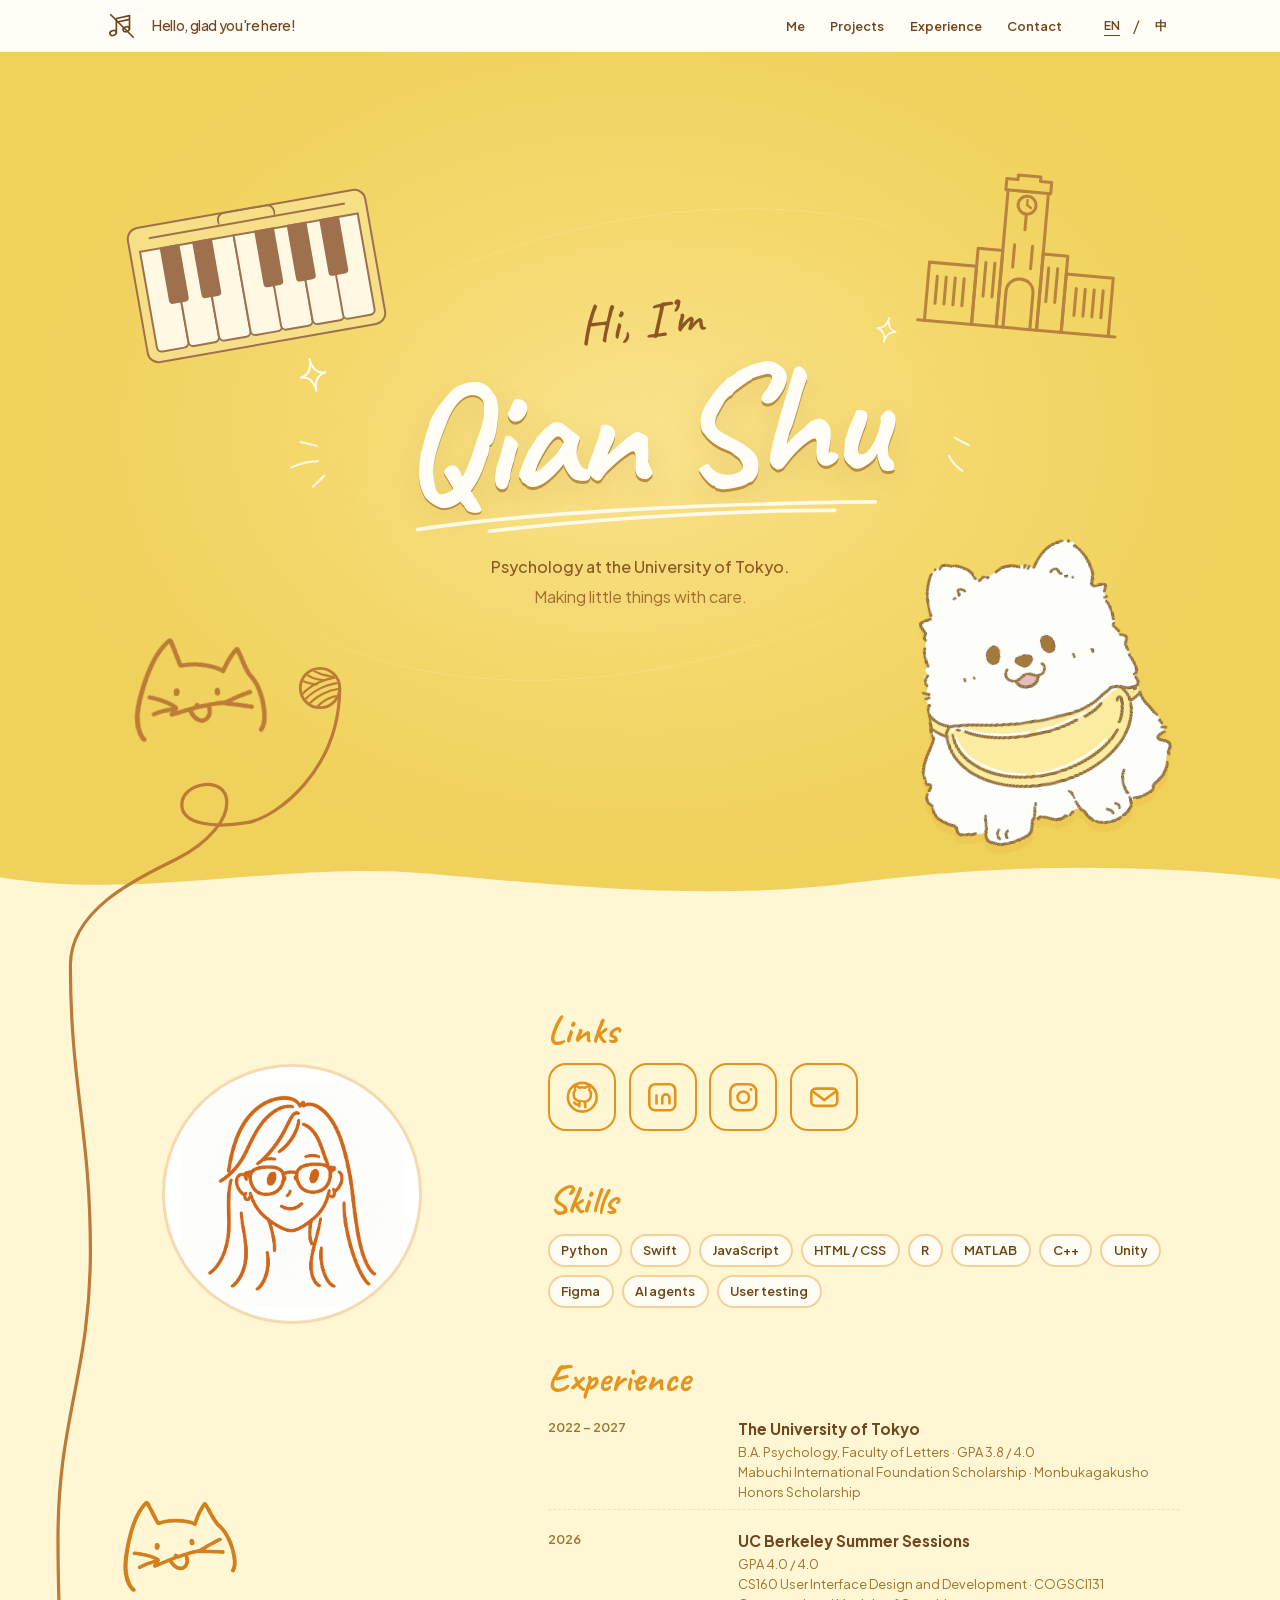
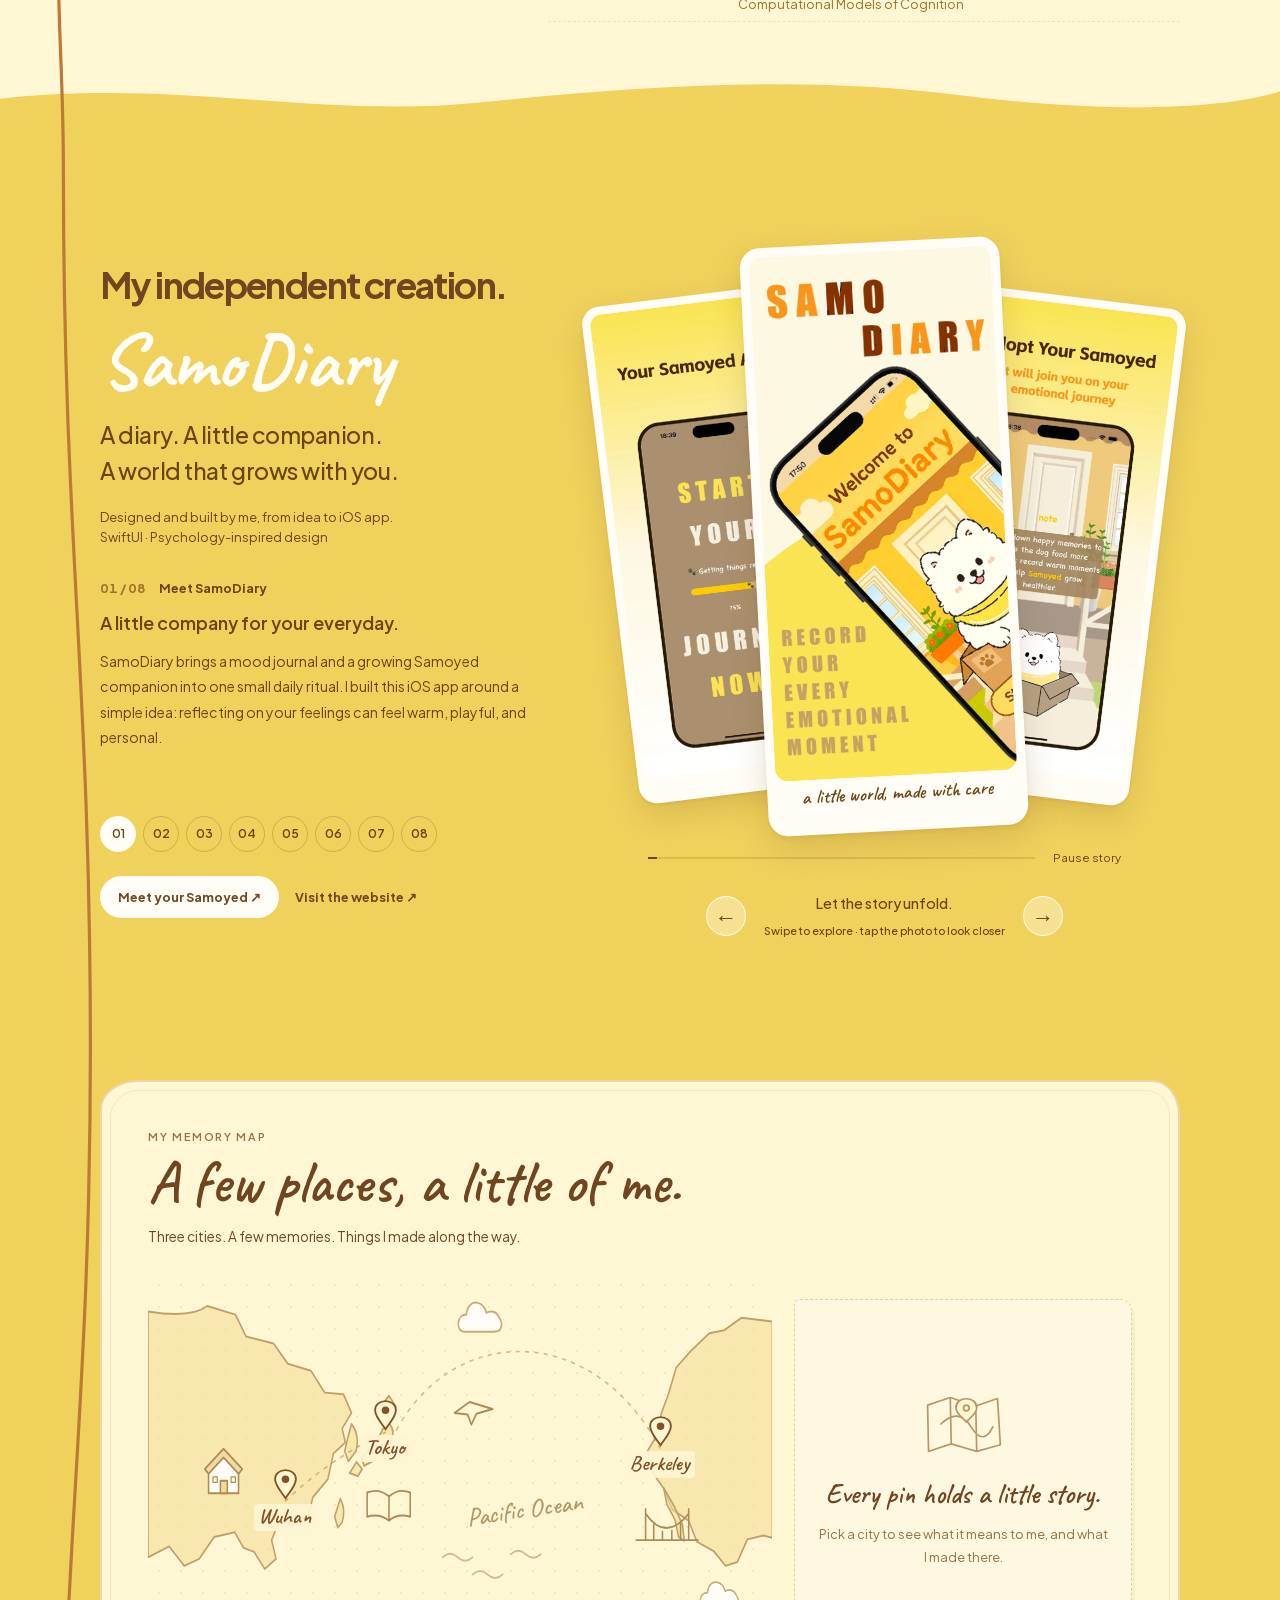
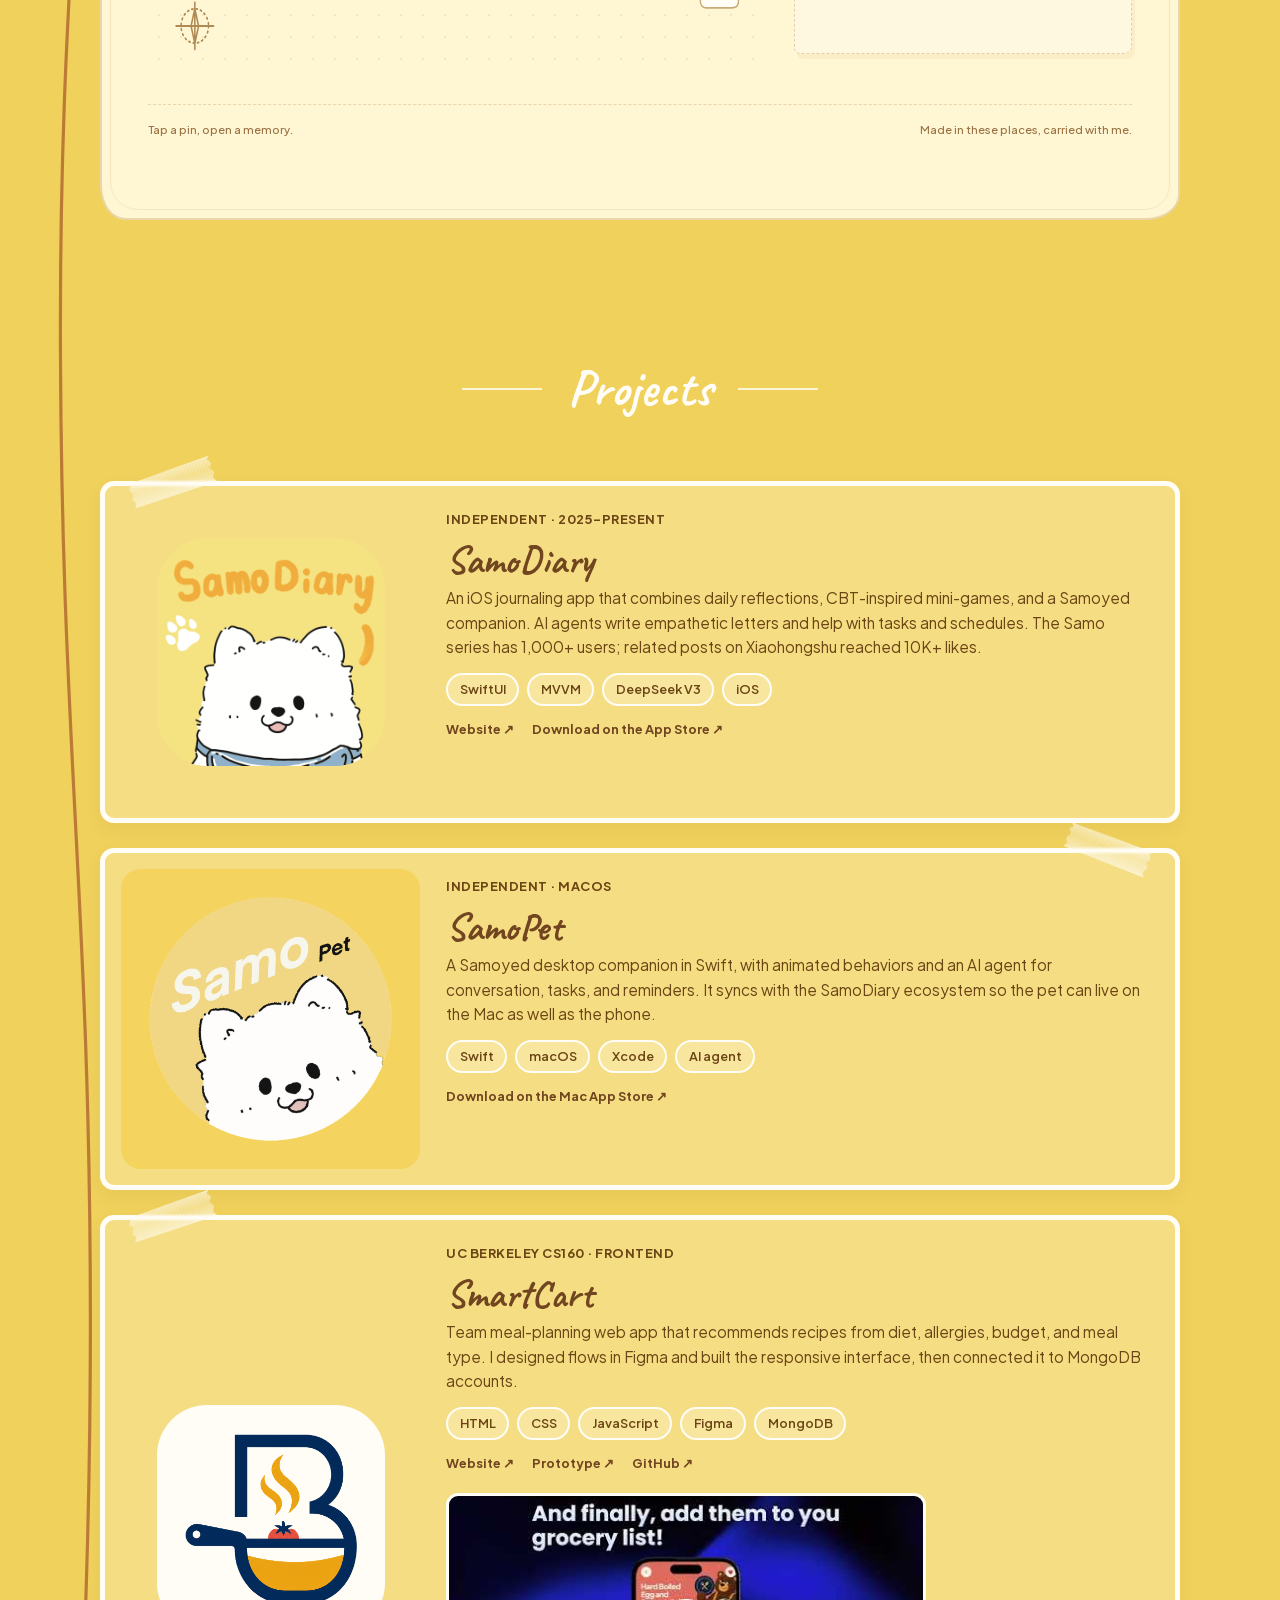
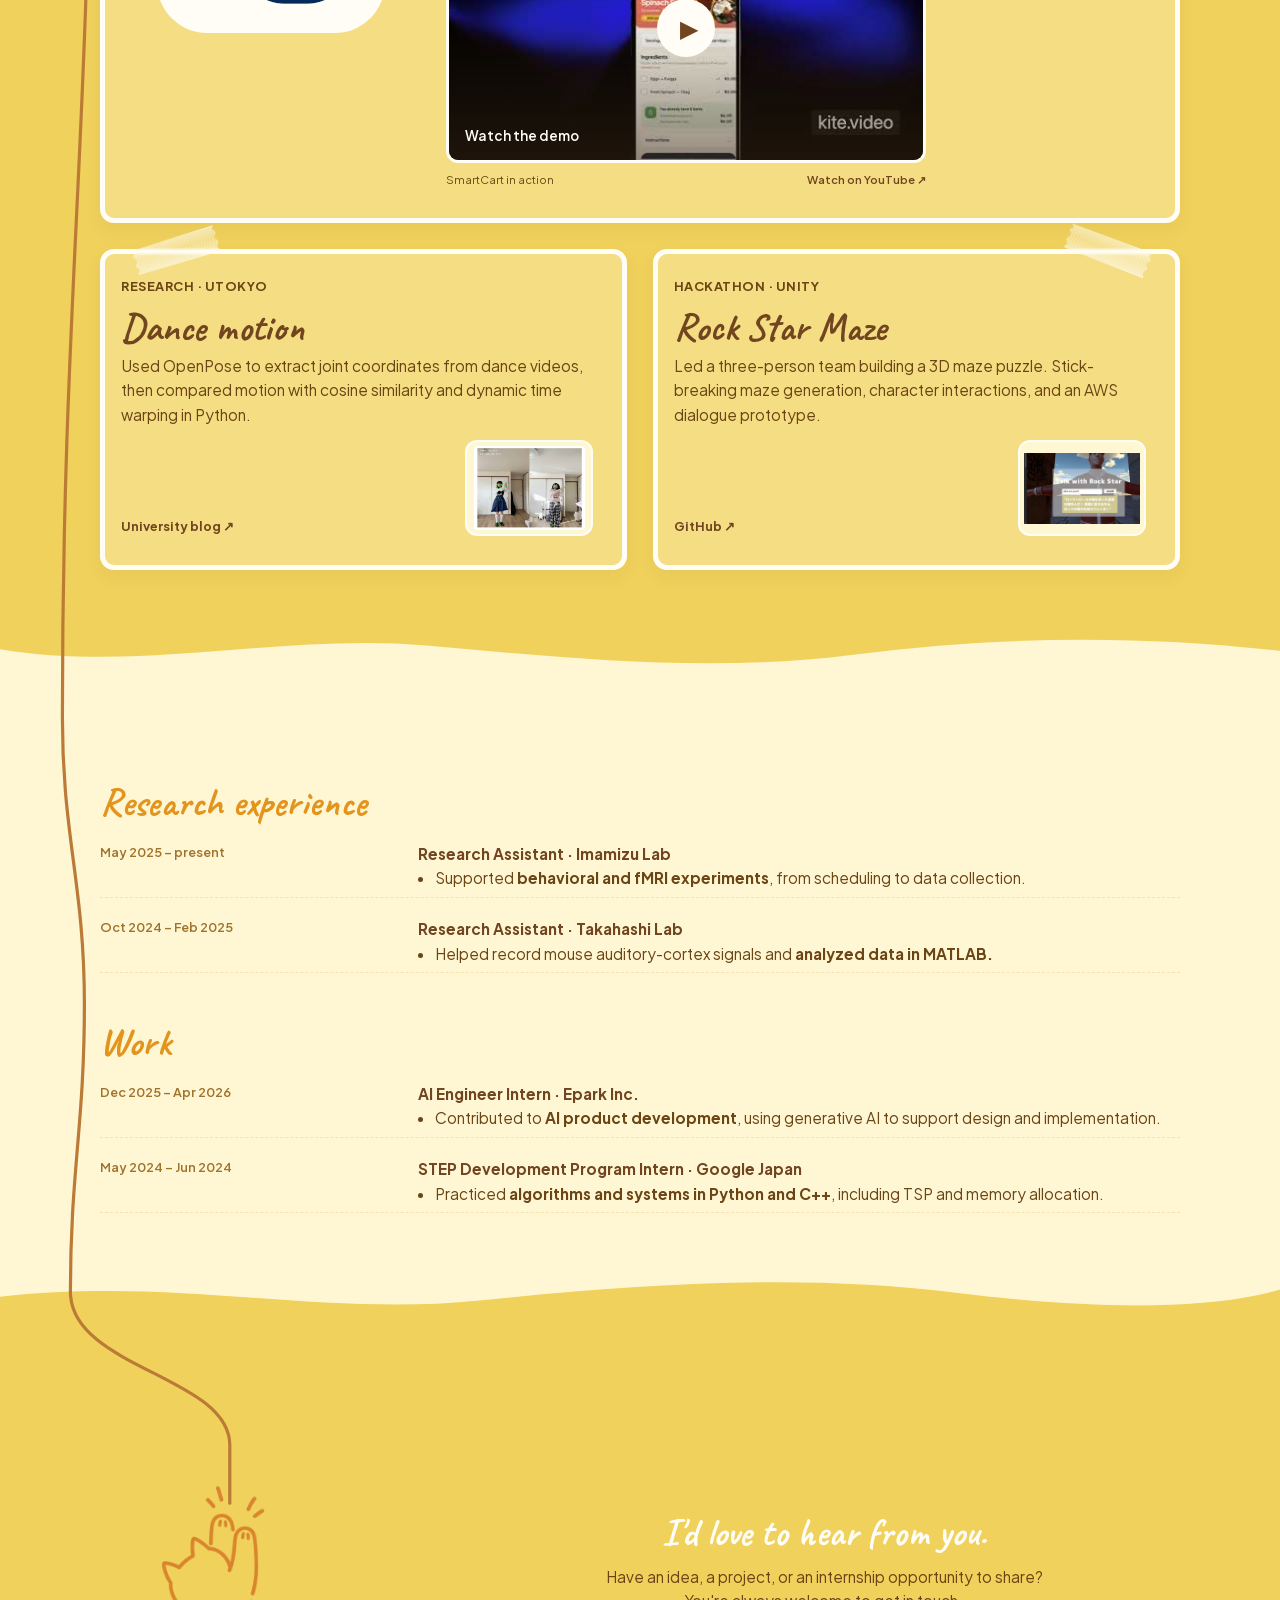
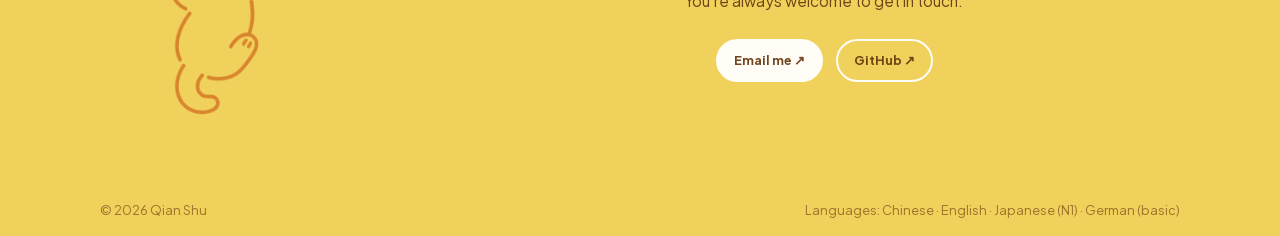
==== commit dfa25e26: "Prevent first-load font jumps with local preloaded fonts" ====
--- a/qian-shu-portfolio.html
+++ b/qian-shu-portfolio.html
@@ -7,11 +7,32 @@
     <meta property="og:title" content="Qian Shu">
     <meta property="og:description" content="Psychology student at the University of Tokyo. AI application engineer intern in Tokyo.">
     <title>Qian Shu</title>
-    <link rel="preconnect" href="https://fonts.googleapis.com">
-    <link rel="preconnect" href="https://fonts.gstatic.com" crossorigin>
-    <link href="https://fonts.googleapis.com/css2?family=Caveat:wght@500;600;700&family=Plus+Jakarta+Sans:ital,wght@0,400;0,500;0,600;0,700;0,800;1,500;1,600&display=swap" rel="stylesheet">
+    <link rel="preload" href="portfolio-assets/fonts/caveat-latin.woff2" as="font" type="font/woff2" crossorigin>
+    <link rel="preload" href="portfolio-assets/fonts/jakarta-latin-normal.woff2" as="font" type="font/woff2" crossorigin>
+    <script>
+        // Apply the saved language before the first layout, including its font sizes.
+        try {
+            if (localStorage.getItem('qian-site-language') === 'zh') document.documentElement.lang = 'zh-CN';
+        } catch {}
+    </script>
     <link rel="stylesheet" href="portfolio-assets/memory-map.css">
     <style>
+        /* Local, preloaded fonts avoid late swaps from a third-party font service. */
+        @font-face {
+            font-family: 'Caveat'; font-style: normal; font-weight: 400 700; font-display: optional;
+            src: url('portfolio-assets/fonts/caveat-latin.woff2') format('woff2');
+        }
+        @font-face {
+            font-family: 'Plus Jakarta Sans'; font-style: normal; font-weight: 400 800; font-display: optional;
+            src: url('portfolio-assets/fonts/jakarta-latin-normal.woff2') format('woff2');
+        }
+        @font-face {
+            font-family: 'Plus Jakarta Sans'; font-style: italic; font-weight: 400 800; font-display: optional;
+            src: url('portfolio-assets/fonts/jakarta-latin-italic.woff2') format('woff2');
+        }
+        @font-face {
+            font-family: 'Caveat Fallback'; src: local('Georgia'); size-adjust: 80%;
+        }
         /* === PERSONAL SITE BASE CSS === */
         :root {
             --bg: #faf8f5;
@@ -20,7 +41,7 @@
             --muted: #888;
             --surface: #fff;
             --border: #e8e4de;
-            --font-display: 'Caveat', cursive;
+            --font-display: 'Caveat', 'Caveat Fallback', cursive;
             --font-body: 'Plus Jakarta Sans', sans-serif;
             --font-mono: var(--font-body);
             --title: clamp(2rem, 5vw, 4rem);
@@ -92,7 +113,7 @@
             --ink-white: #fffdf6;
             --ink-strong: #70451f;
             --yarn-ink: #bb7a36;
-            --font-display: 'Caveat', cursive;
+            --font-display: 'Caveat', 'Caveat Fallback', cursive;
             --font-body: 'Plus Jakarta Sans', sans-serif;
             --max-width: min(92vw, 1080px);
             --title: clamp(2.65rem, 7.8vw, 5.8rem);
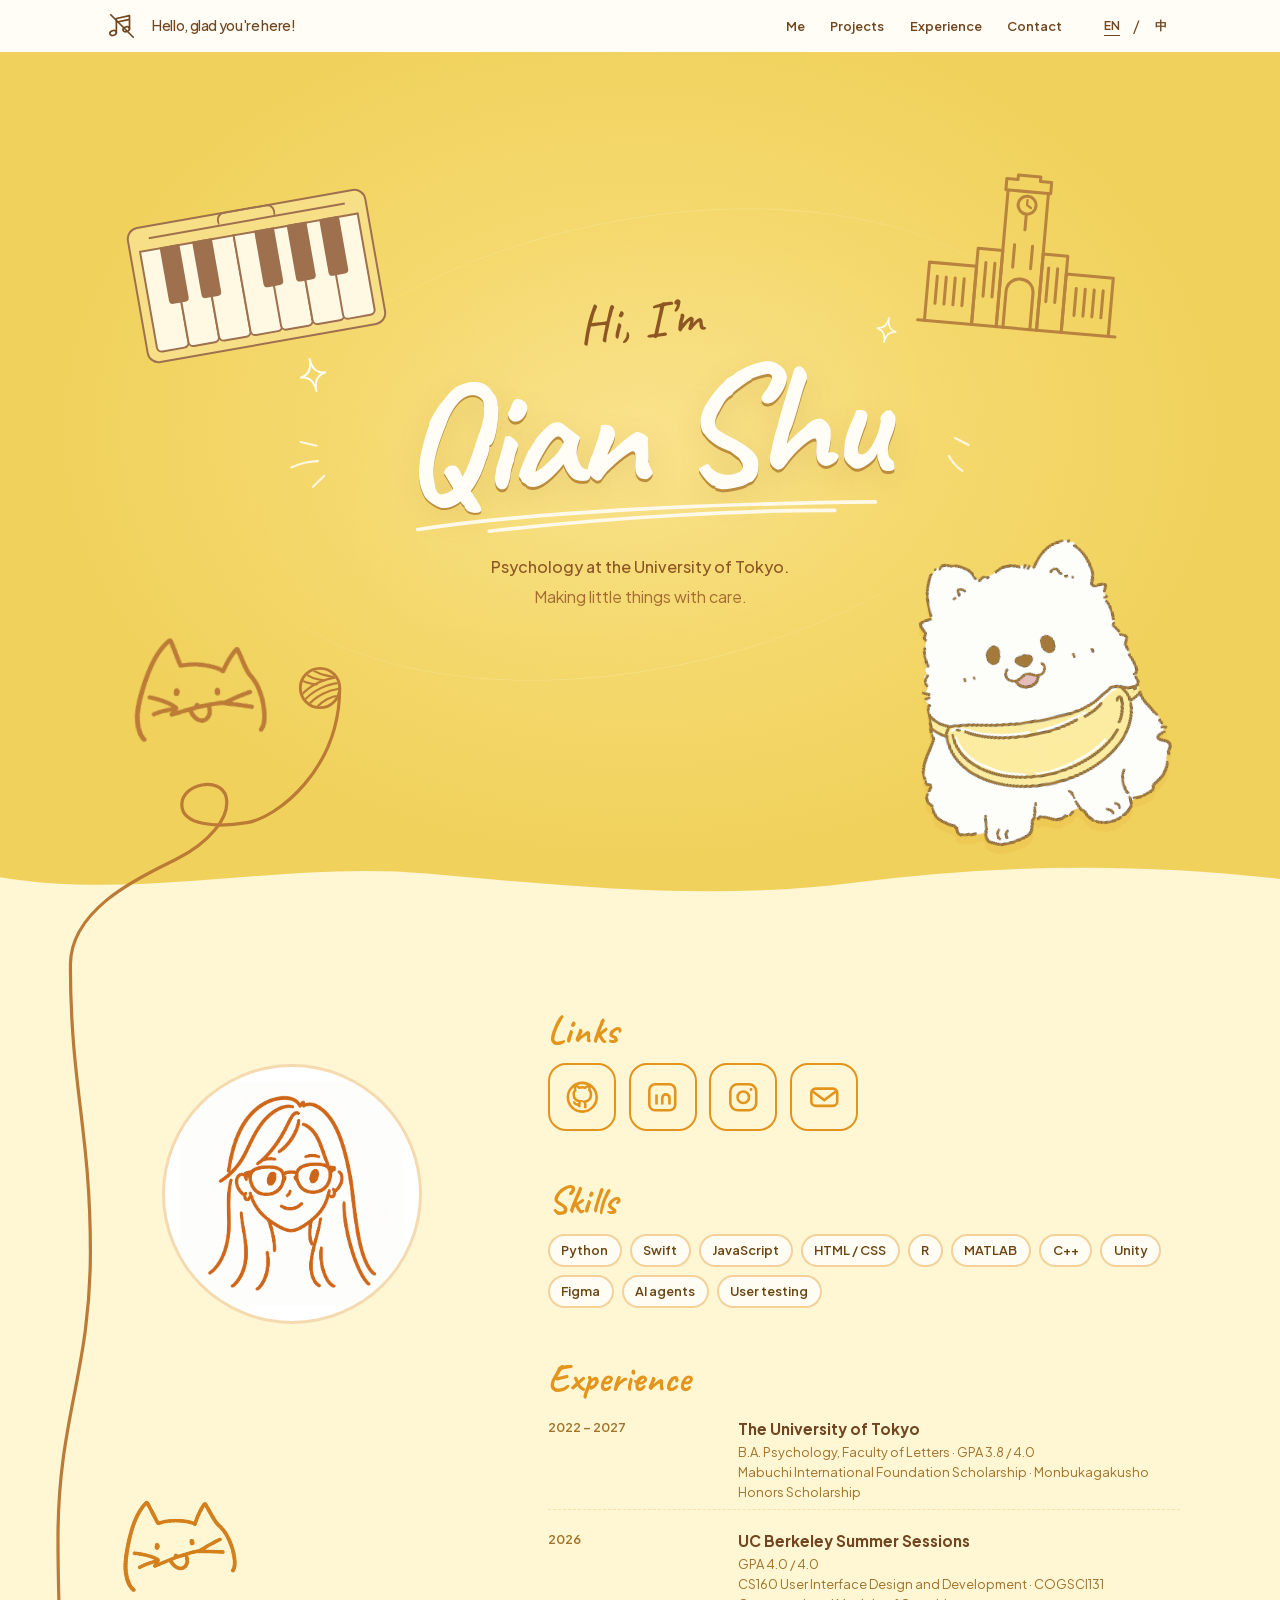
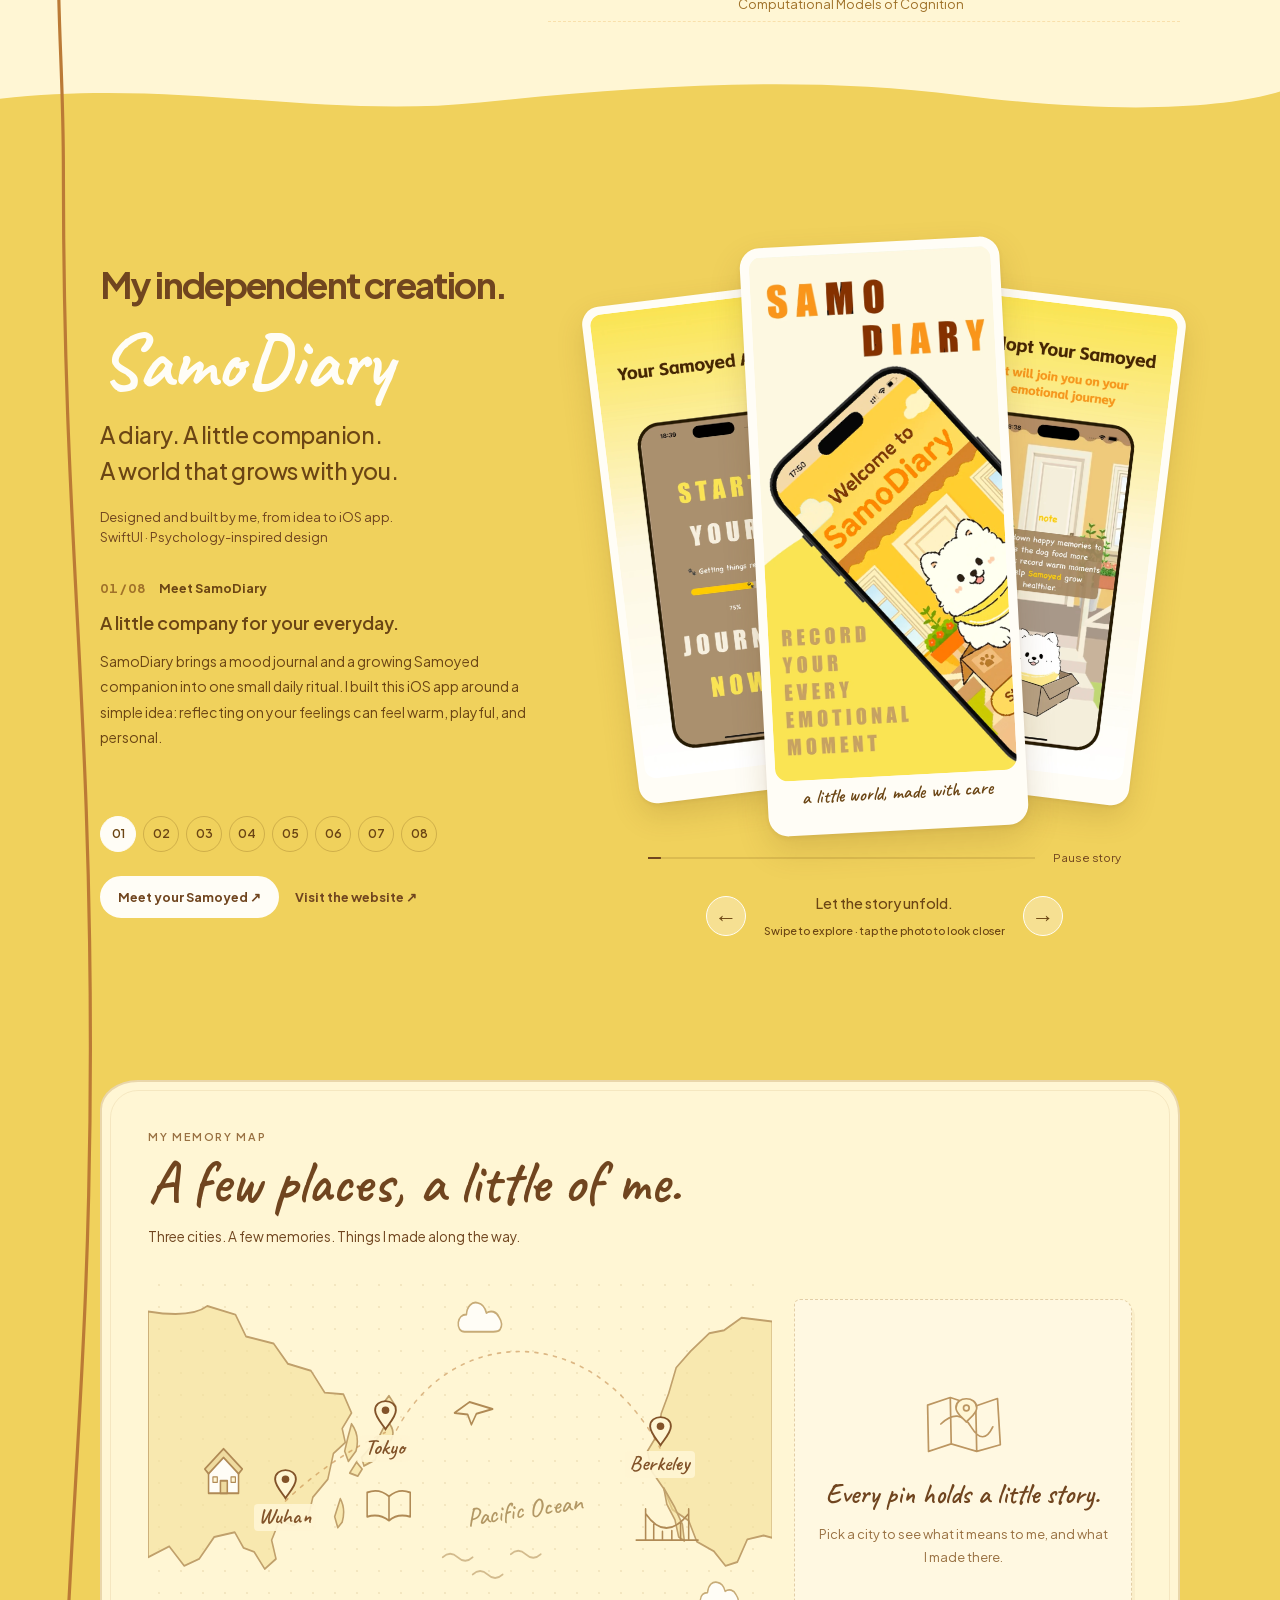
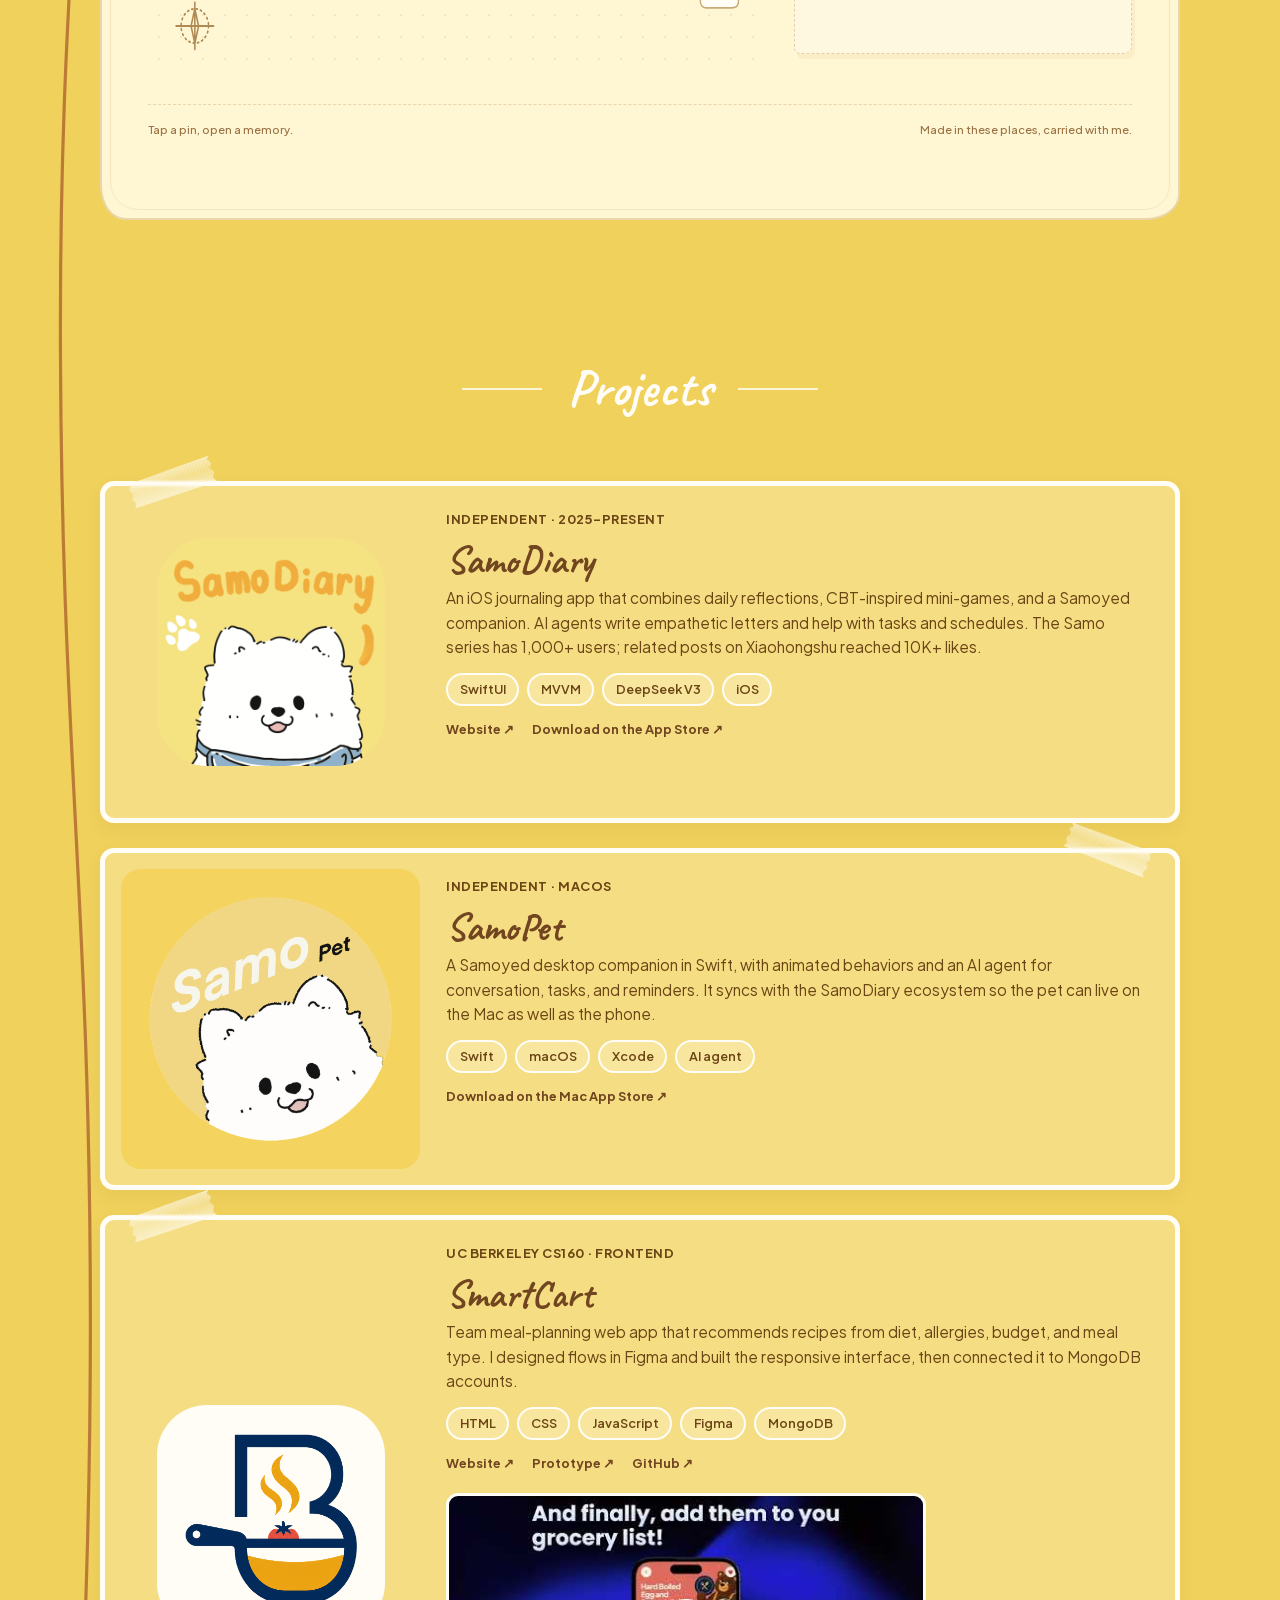
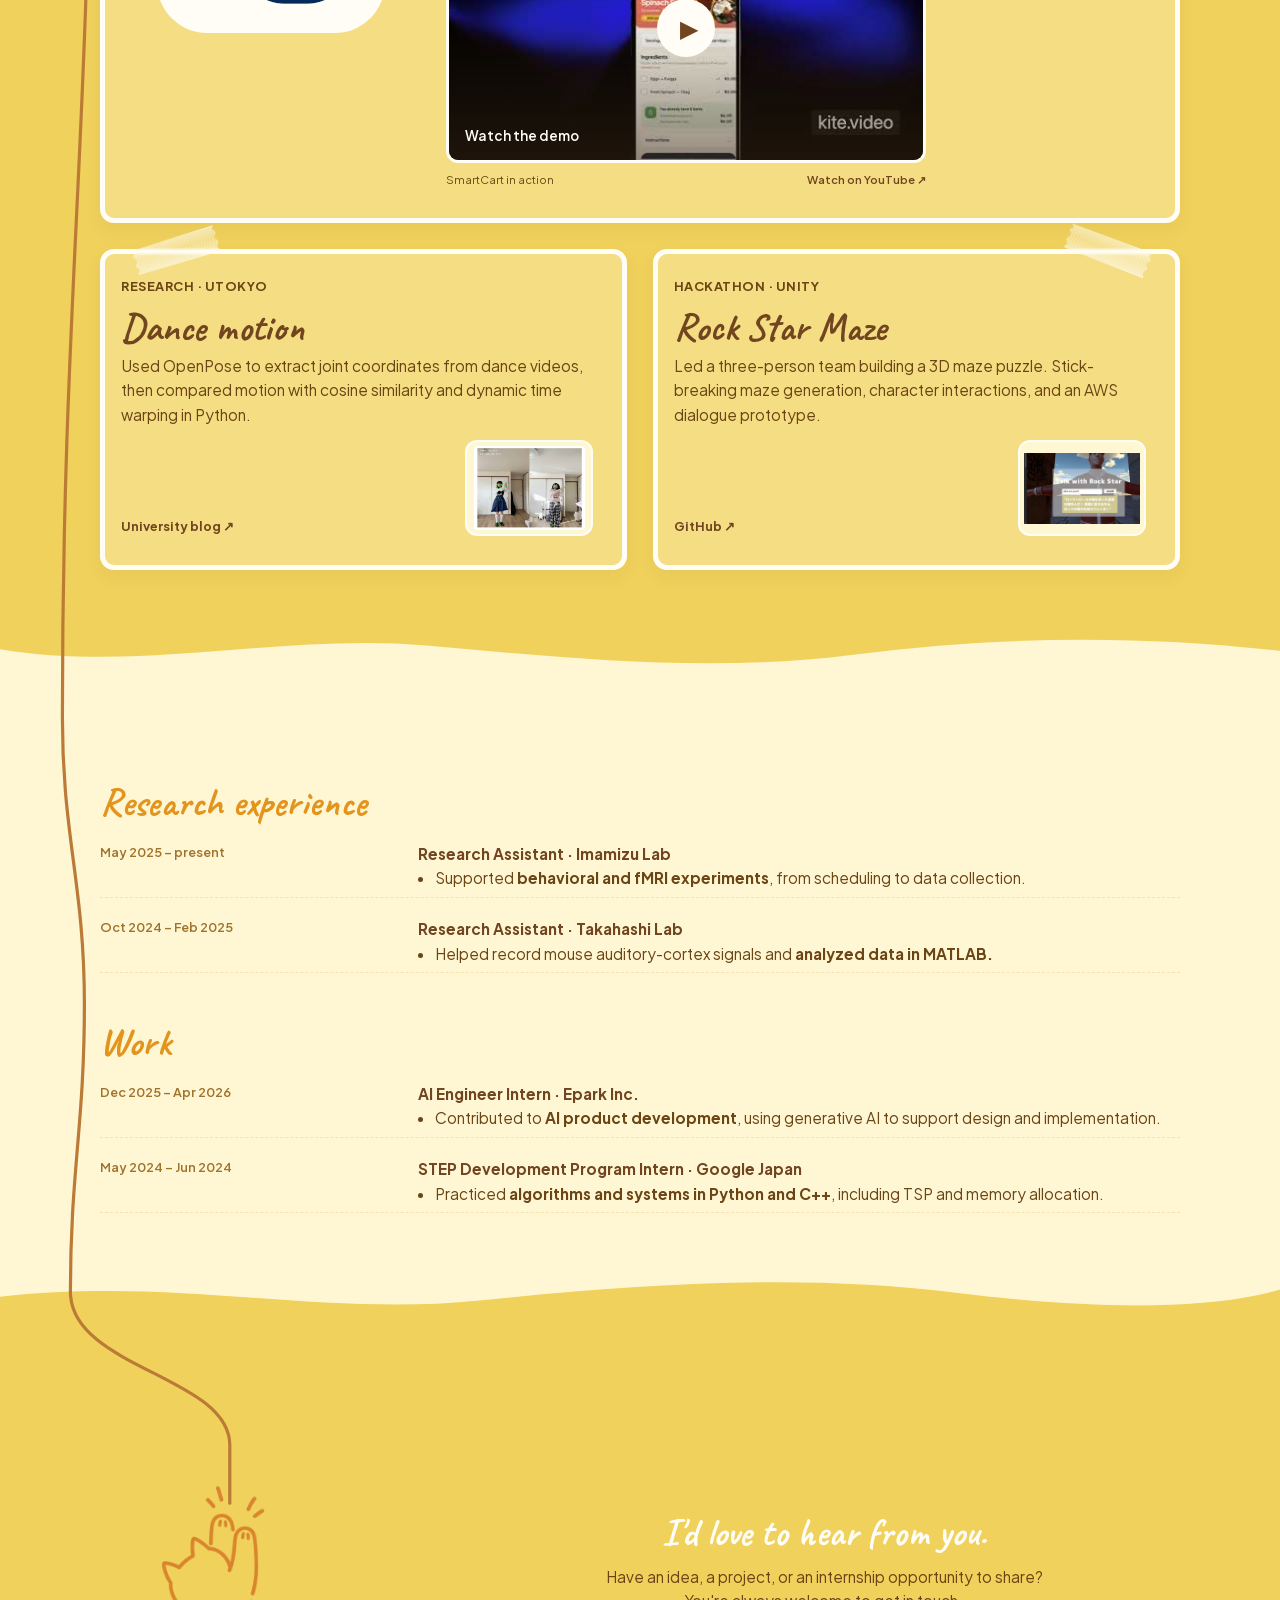
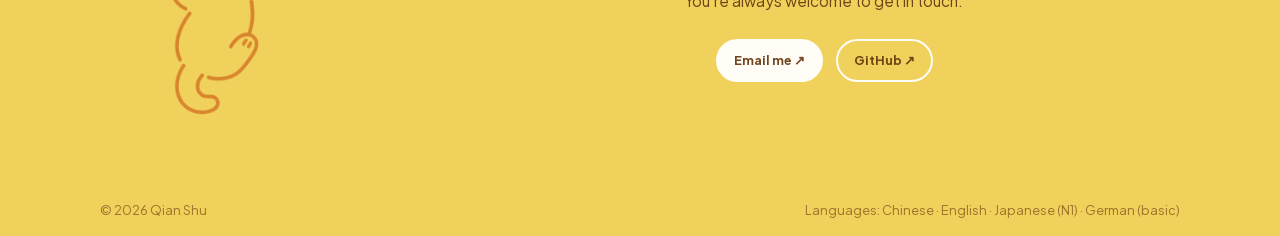
==== commit 6e9caa4b: "Restore original font rendering and contain mobile project cards" ====
--- a/qian-shu-portfolio.html
+++ b/qian-shu-portfolio.html
@@ -19,19 +19,16 @@
     <style>
         /* Local, preloaded fonts avoid late swaps from a third-party font service. */
         @font-face {
-            font-family: 'Caveat'; font-style: normal; font-weight: 400 700; font-display: optional;
+            font-family: 'Caveat'; font-style: normal; font-weight: 400 700; font-display: block;
             src: url('portfolio-assets/fonts/caveat-latin.woff2') format('woff2');
         }
         @font-face {
-            font-family: 'Plus Jakarta Sans'; font-style: normal; font-weight: 400 800; font-display: optional;
+            font-family: 'Plus Jakarta Sans'; font-style: normal; font-weight: 400 800; font-display: block;
             src: url('portfolio-assets/fonts/jakarta-latin-normal.woff2') format('woff2');
         }
         @font-face {
-            font-family: 'Plus Jakarta Sans'; font-style: italic; font-weight: 400 800; font-display: optional;
+            font-family: 'Plus Jakarta Sans'; font-style: italic; font-weight: 400 800; font-display: block;
             src: url('portfolio-assets/fonts/jakarta-latin-italic.woff2') format('woff2');
-        }
-        @font-face {
-            font-family: 'Caveat Fallback'; src: local('Georgia'); size-adjust: 80%;
         }
         /* === PERSONAL SITE BASE CSS === */
         :root {
@@ -41,7 +38,7 @@
             --muted: #888;
             --surface: #fff;
             --border: #e8e4de;
-            --font-display: 'Caveat', 'Caveat Fallback', cursive;
+            --font-display: 'Caveat', cursive;
             --font-body: 'Plus Jakarta Sans', sans-serif;
             --font-mono: var(--font-body);
             --title: clamp(2rem, 5vw, 4rem);
@@ -113,7 +110,7 @@
             --ink-white: #fffdf6;
             --ink-strong: #70451f;
             --yarn-ink: #bb7a36;
-            --font-display: 'Caveat', 'Caveat Fallback', cursive;
+            --font-display: 'Caveat', cursive;
             --font-body: 'Plus Jakarta Sans', sans-serif;
             --max-width: min(92vw, 1080px);
             --title: clamp(2.65rem, 7.8vw, 5.8rem);
@@ -669,11 +666,13 @@
 
         .project-list {
             display: grid;
+            grid-template-columns: minmax(0, 1fr);
             gap: var(--space-md);
         }
         .project-card {
             display: grid;
-            grid-template-columns: minmax(120px, 0.42fr) 1fr;
+            min-width: 0;
+            grid-template-columns: minmax(120px, 0.42fr) minmax(0, 1fr);
             gap: var(--space-md);
             align-items: stretch;
             border: 2.5px solid var(--ink-white);
@@ -734,7 +733,7 @@
             font-family: var(--font-display);
             font-size: clamp(1rem, 2vw, 1.3rem);
         }
-        .project-body { padding: var(--space-xs) var(--space-sm) var(--space-sm) 0; }
+        .project-body { min-width: 0; overflow-wrap: anywhere; padding: var(--space-xs) var(--space-sm) var(--space-sm) 0; }
         .kicker {
             font-size: var(--small);
             font-weight: 700;
@@ -766,7 +765,8 @@
 
         .split-two {
             display: grid;
-            grid-template-columns: 1fr 1fr;
+            min-width: 0;
+            grid-template-columns: minmax(0, 1fr) minmax(0, 1fr);
             gap: var(--space-md);
         }
         .split-two .project-card {
@@ -775,6 +775,7 @@
         .split-two .project-body { display: flex; flex-direction: column; }
         .project-bottom {
             display: flex;
+            flex-wrap: wrap;
             justify-content: space-between;
             align-items: flex-end;
             gap: 16px;
@@ -1154,6 +1155,8 @@
         html:lang(zh) .samo-lightbox-footer p { font-size: 1.1rem; }
         @media (max-width: 768px) {
             html { scroll-padding-top: 76px; }
+            .project-card, .split-two, .split-two .project-card { grid-template-columns: minmax(0, 1fr); }
+            .project-video-cover, .project-video iframe { width: 100%; min-height: 0; }
             /* Give unframed copy a comfortable gutter beside the yarn trail. */
             .about-grid > div:last-child,
             .samo-feature-copy,
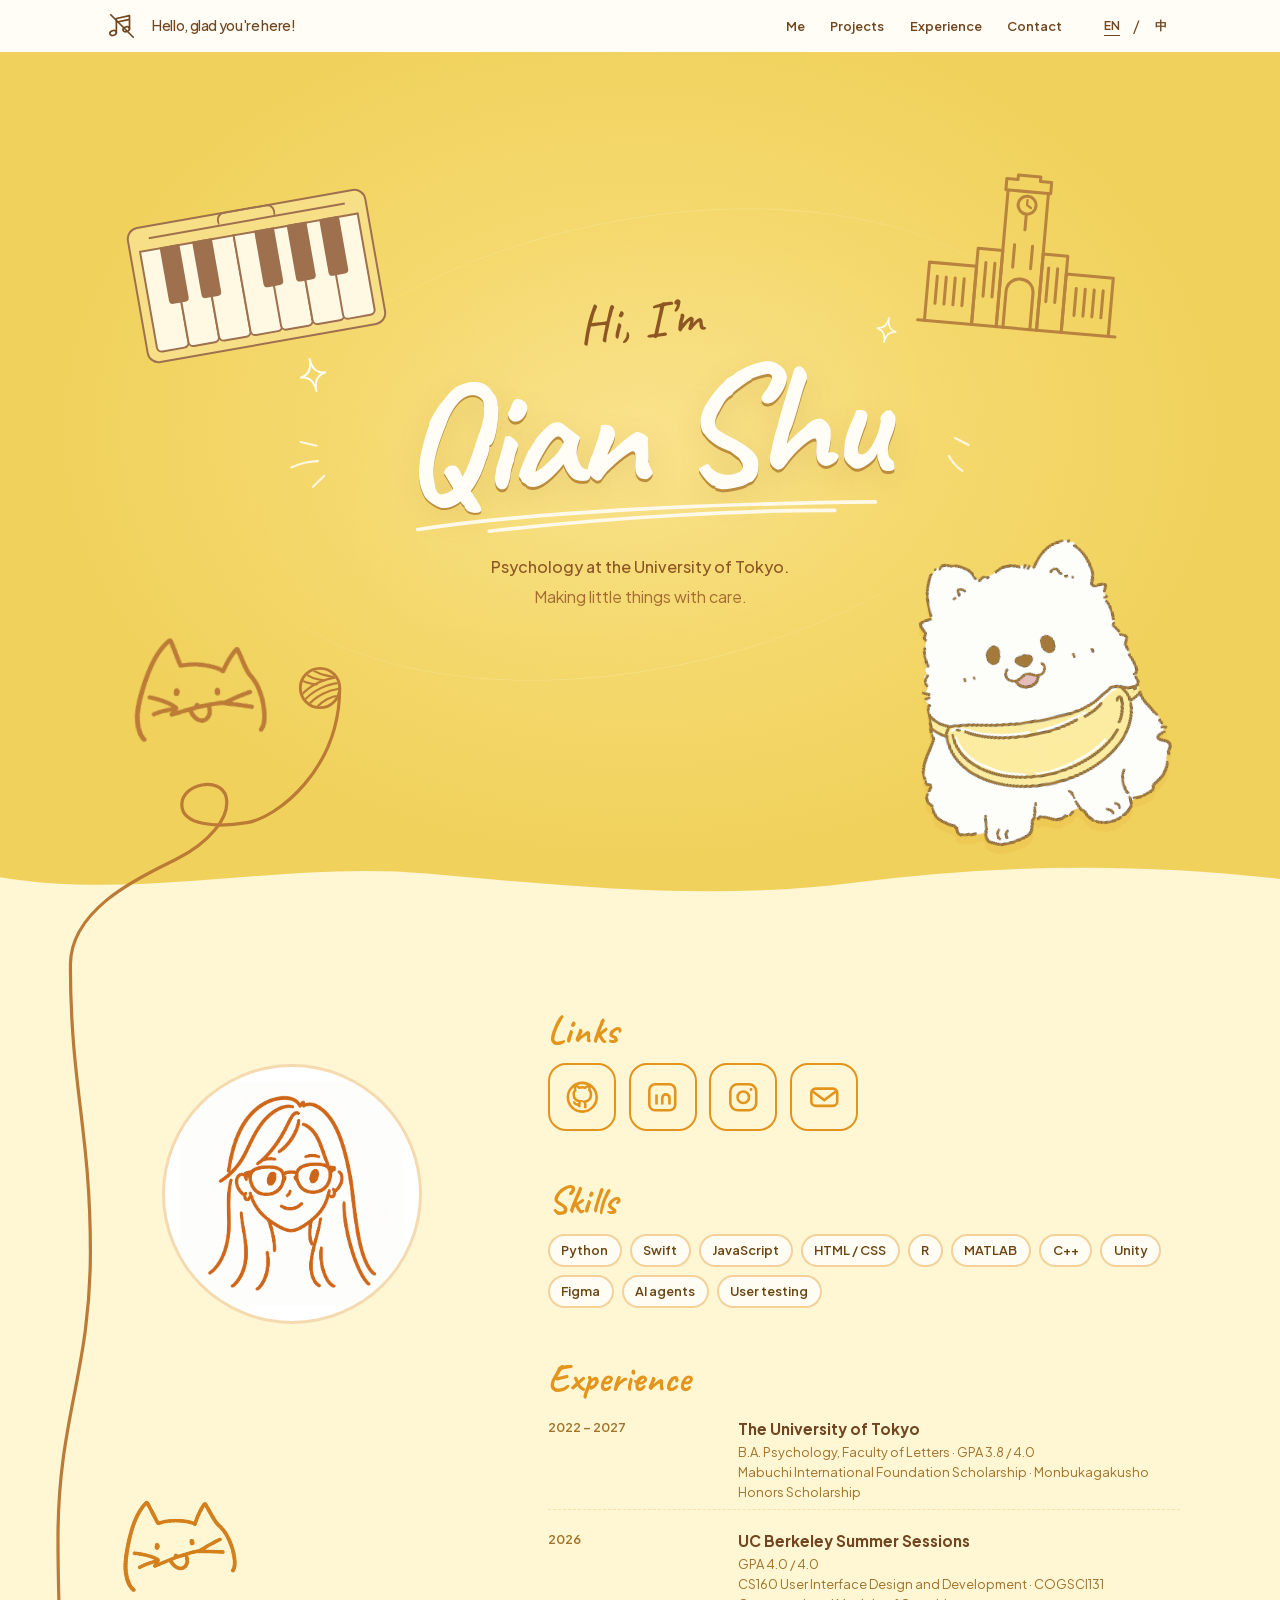
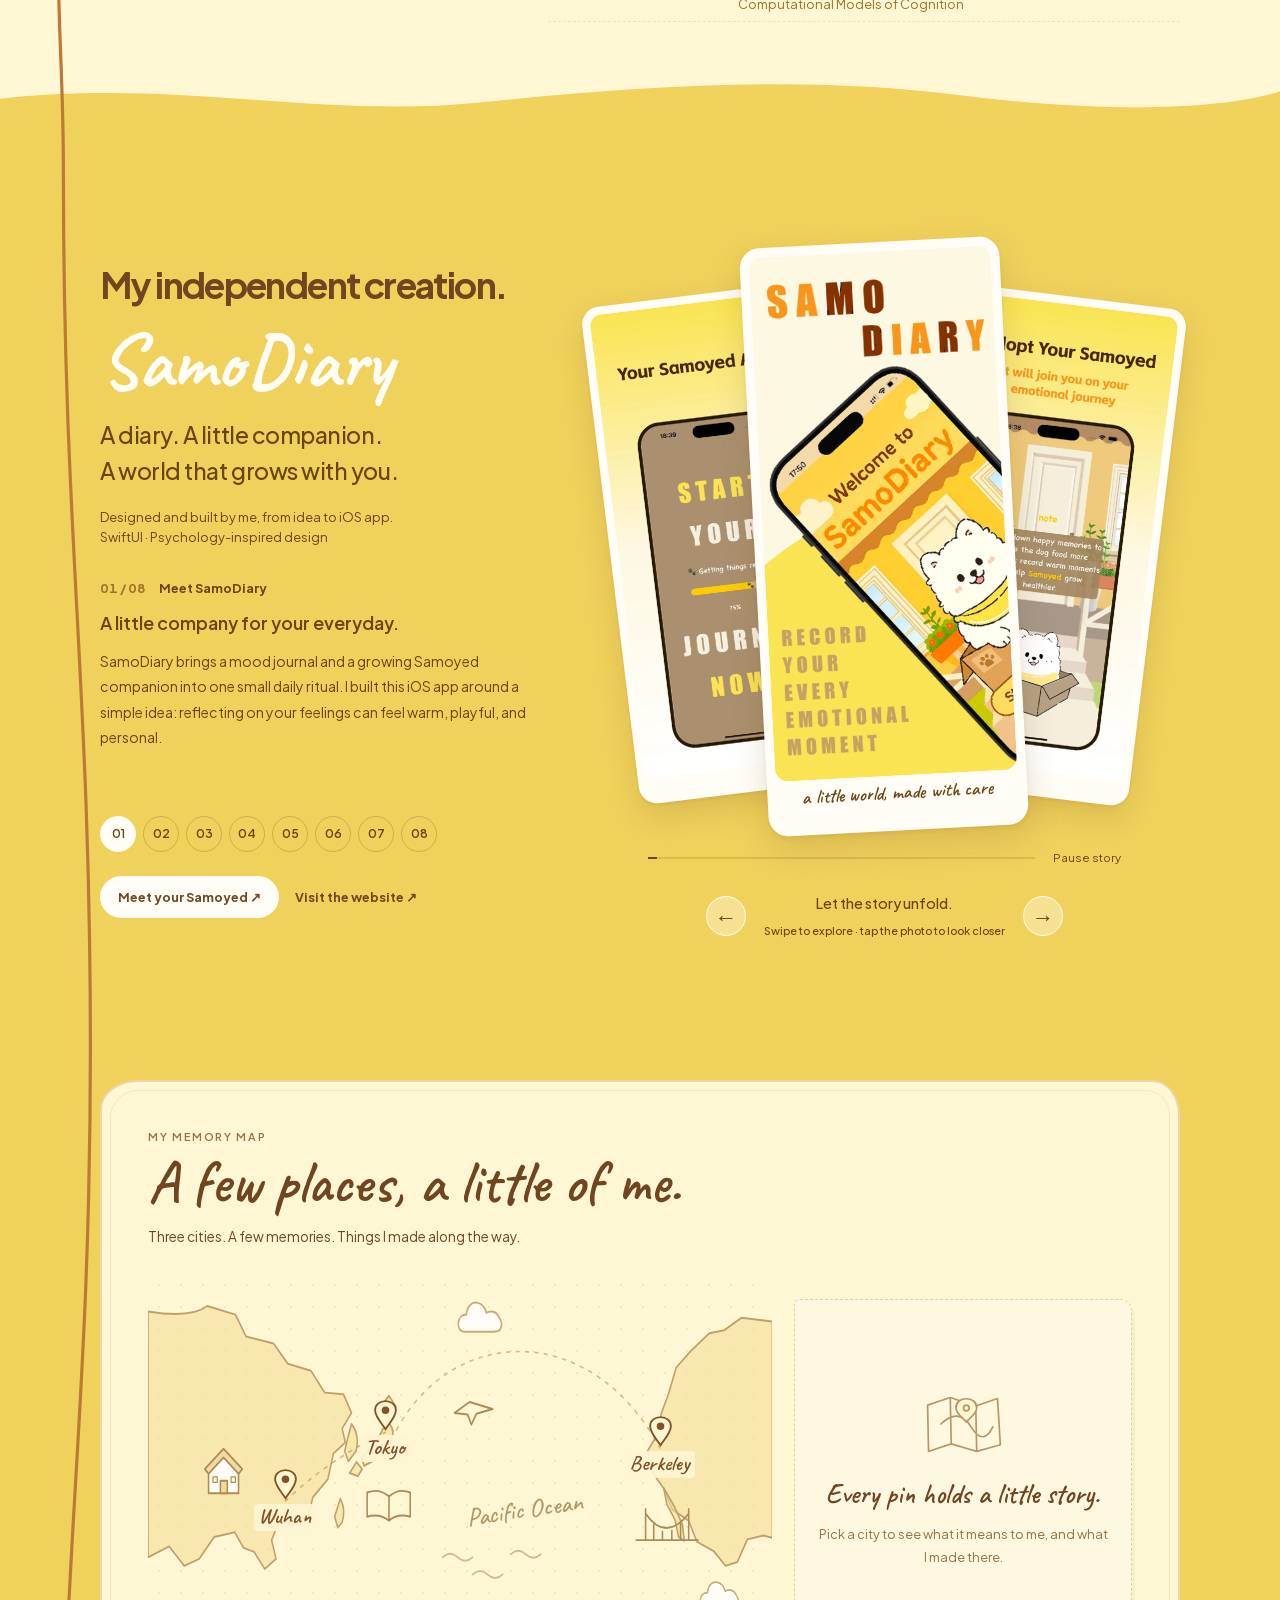
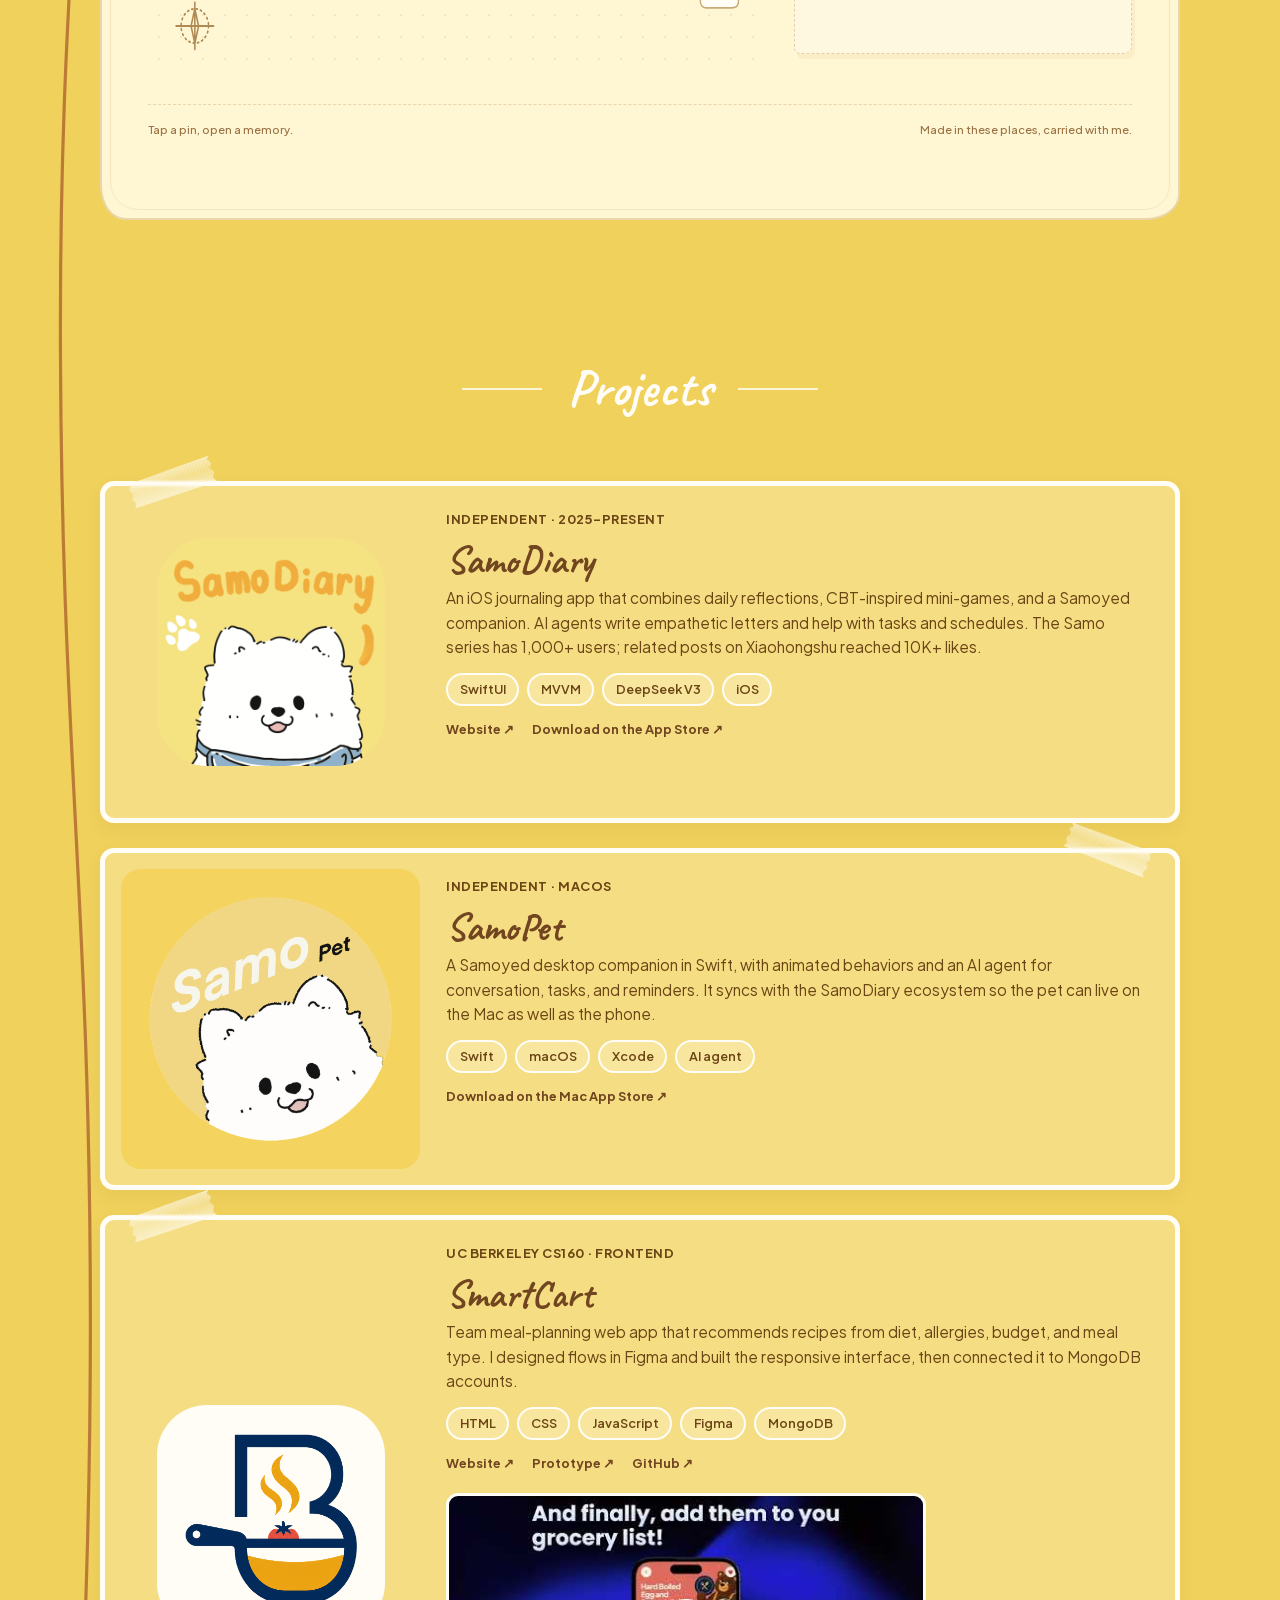
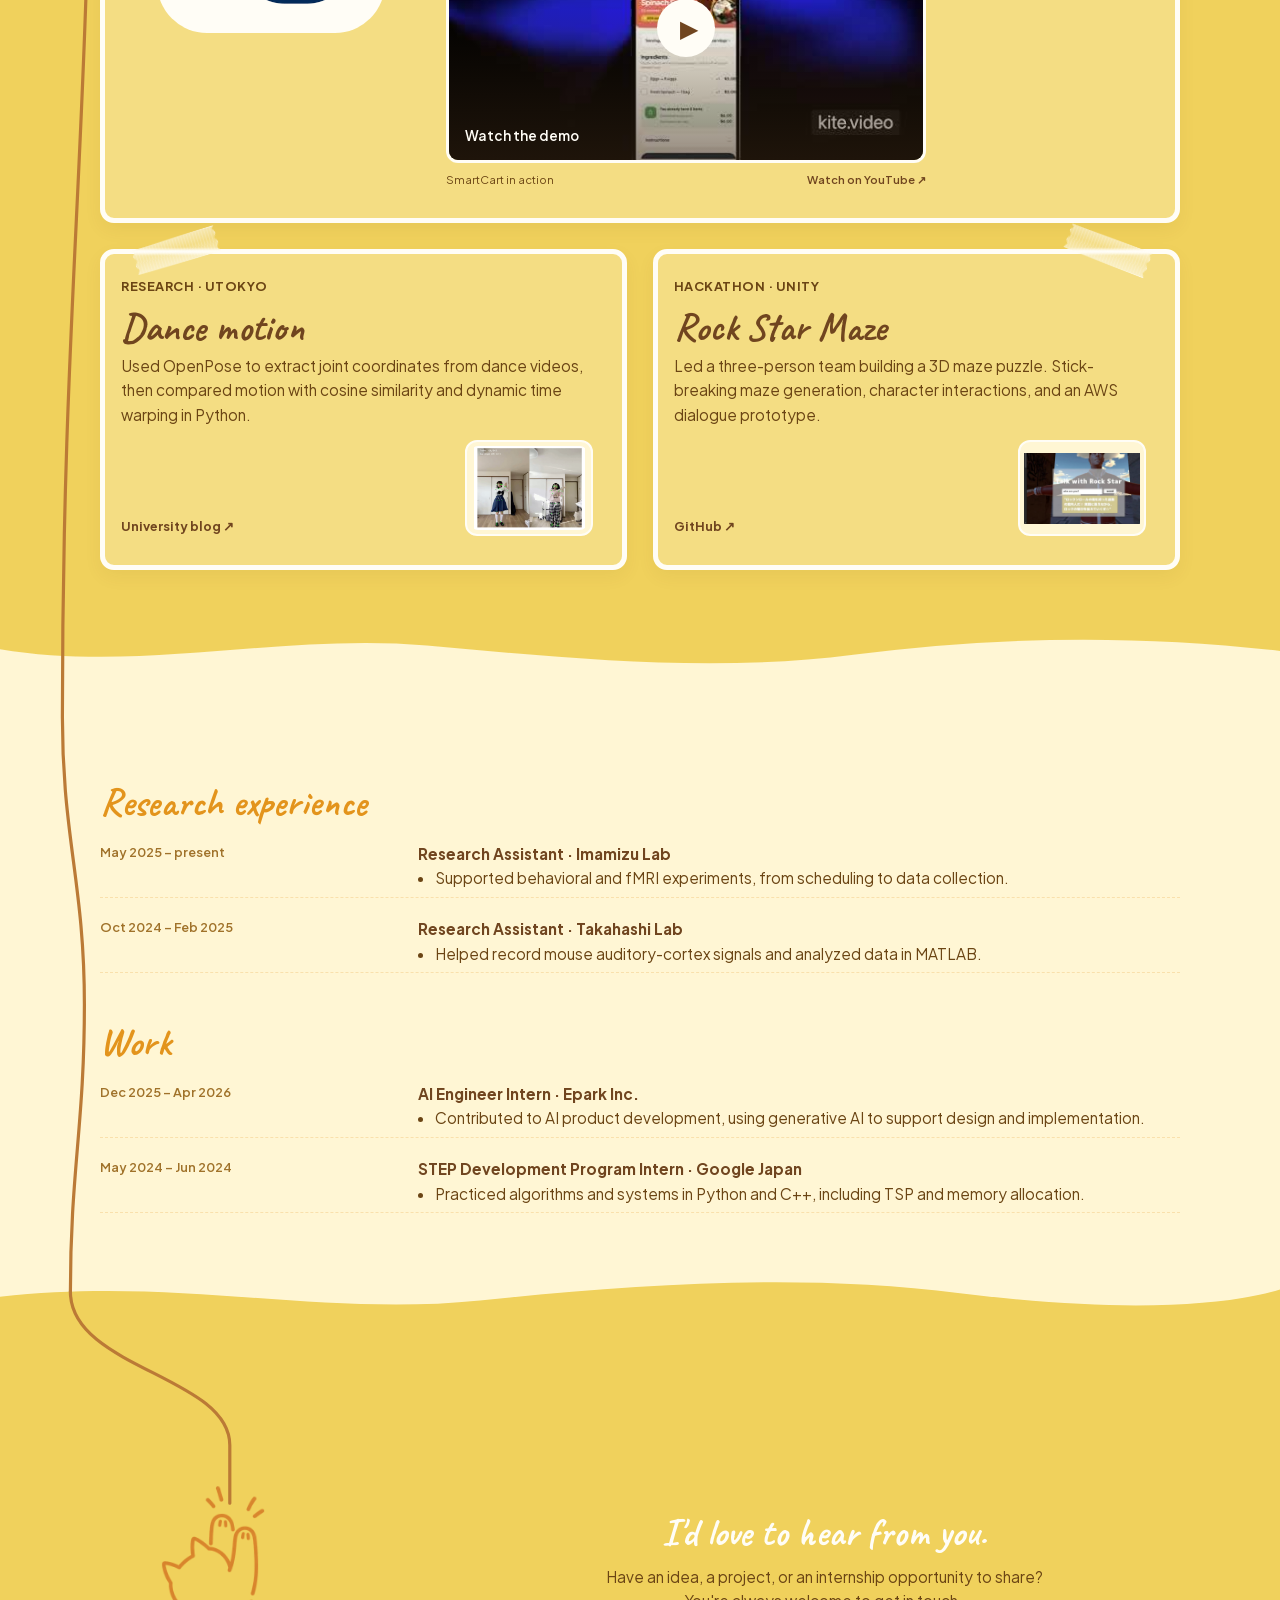
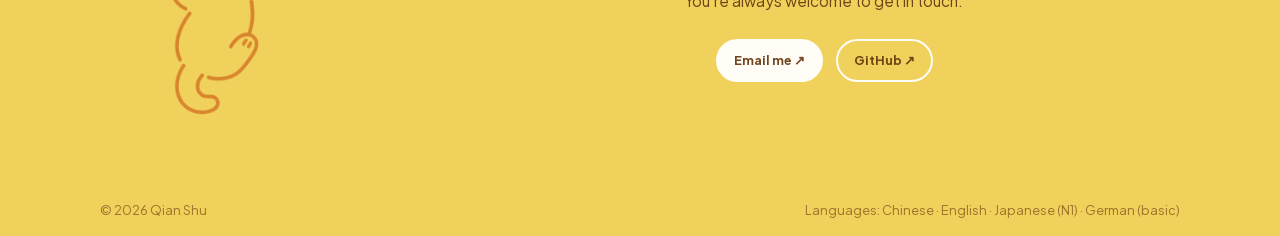
==== commit bc69bbc8: "Use regular weight for experience and city story details" ====
--- a/qian-shu-portfolio.html
+++ b/qian-shu-portfolio.html
@@ -1502,7 +1502,7 @@
                                 <path d="M42 76c6 8 17 12 25 12m42-13c-3 4-6 6-10 8"/>
                             </svg>
                             <p>Wuhan is my hometown. During a difficult time, I started building a diary app for myself.</p>
-                            <p>With psychology woven in, <strong>SamoDiary and SamoPet</strong> became a magical forest to share—a journey of healing for me, too.</p>
+                            <p>With psychology woven in, <span>SamoDiary and SamoPet</span> became a magical forest to share—a journey of healing for me, too.</p>
                             <div class="memory-projects">
                                 <a href="#project-samodiary"><img src="portfolio-assets/samodiary-icon.png" alt="" loading="lazy">SamoDiary</a>
                                 <a href="#project-samopet"><img src="portfolio-assets/samopet-logo.png" alt="" loading="lazy">SamoPet</a>
@@ -1525,8 +1525,8 @@
                                 <circle class="art-pollen" cx="138" cy="35" r="2"/>
                                 <path class="art-blossom" d="M40 24q10-3 8 7-8 3-8-7Zm16 18q9 1 5 9-8-2-5-9Z"/>
                             </svg>
-                            <p>I study in Tokyo, where I explored dance motion with <strong>OpenPose and Python.</strong></p>
-                            <p>With two women I met at Google, I <strong>led our team of three</strong> to build Rock Star Maze at an Amazon hackathon—curiosity and playfulness at work.</p>
+                            <p>I study in Tokyo, where I explored dance motion with <span>OpenPose and Python.</span></p>
+                            <p>With two women I met at Google, I <span>led our team of three</span> to build Rock Star Maze at an Amazon hackathon—curiosity and playfulness at work.</p>
                             <div class="memory-projects">
                                 <a href="#project-dance">Dance motion</a>
                                 <a href="#project-rock">Rock Star Maze</a>
@@ -1548,7 +1548,7 @@
                                 <path class="art-steam" d="M33 98h9m95 3h9"/>
                             </svg>
                             <p>UC Berkeley Summer Sessions took me to an English-speaking country for the first time, bringing new challenges and good friends.</p>
-                            <p>For our HCI project SmartCart, I handled <strong>UI design and all frontend development</strong>, and contributed to the backend.</p>
+                            <p>For our HCI project SmartCart, I handled <span>UI design and all frontend development</span>, and contributed to the backend.</p>
                             <div class="memory-projects">
                                 <a href="#project-smartcart"><img src="portfolio-assets/smartcart-logo.png" alt="" loading="lazy">SmartCart</a>
                             </div>
@@ -1675,7 +1675,7 @@
                     <div>
                         <h3>Research Assistant · Imamizu Lab</h3>
                         <ul>
-                            <li>Supported <strong>behavioral and fMRI experiments</strong>, from scheduling to data collection.</li>
+                            <li>Supported <span>behavioral and fMRI experiments</span>, from scheduling to data collection.</li>
                         </ul>
                     </div>
                 </article>
@@ -1684,7 +1684,7 @@
                     <div>
                         <h3>Research Assistant · Takahashi Lab</h3>
                         <ul>
-                            <li>Helped record mouse auditory-cortex signals and <strong>analyzed data in MATLAB.</strong></li>
+                            <li>Helped record mouse auditory-cortex signals and <span>analyzed data in MATLAB.</span></li>
                         </ul>
                     </div>
                 </article>
@@ -1697,7 +1697,7 @@
                     <div>
                         <h3>AI Engineer Intern · Epark Inc.</h3>
                         <ul>
-                            <li>Contributed to <strong>AI product development</strong>, using generative AI to support design and implementation.</li>
+                            <li>Contributed to <span>AI product development</span>, using generative AI to support design and implementation.</li>
                         </ul>
                     </div>
                 </article>
@@ -1706,7 +1706,7 @@
                     <div>
                         <h3>STEP Development Program Intern · Google Japan</h3>
                         <ul>
-                            <li>Practiced <strong>algorithms and systems in Python and C++</strong>, including TSP and memory allocation.</li>
+                            <li>Practiced <span>algorithms and systems in Python and C++</span>, including TSP and memory allocation.</li>
                         </ul>
                     </div>
                 </article>
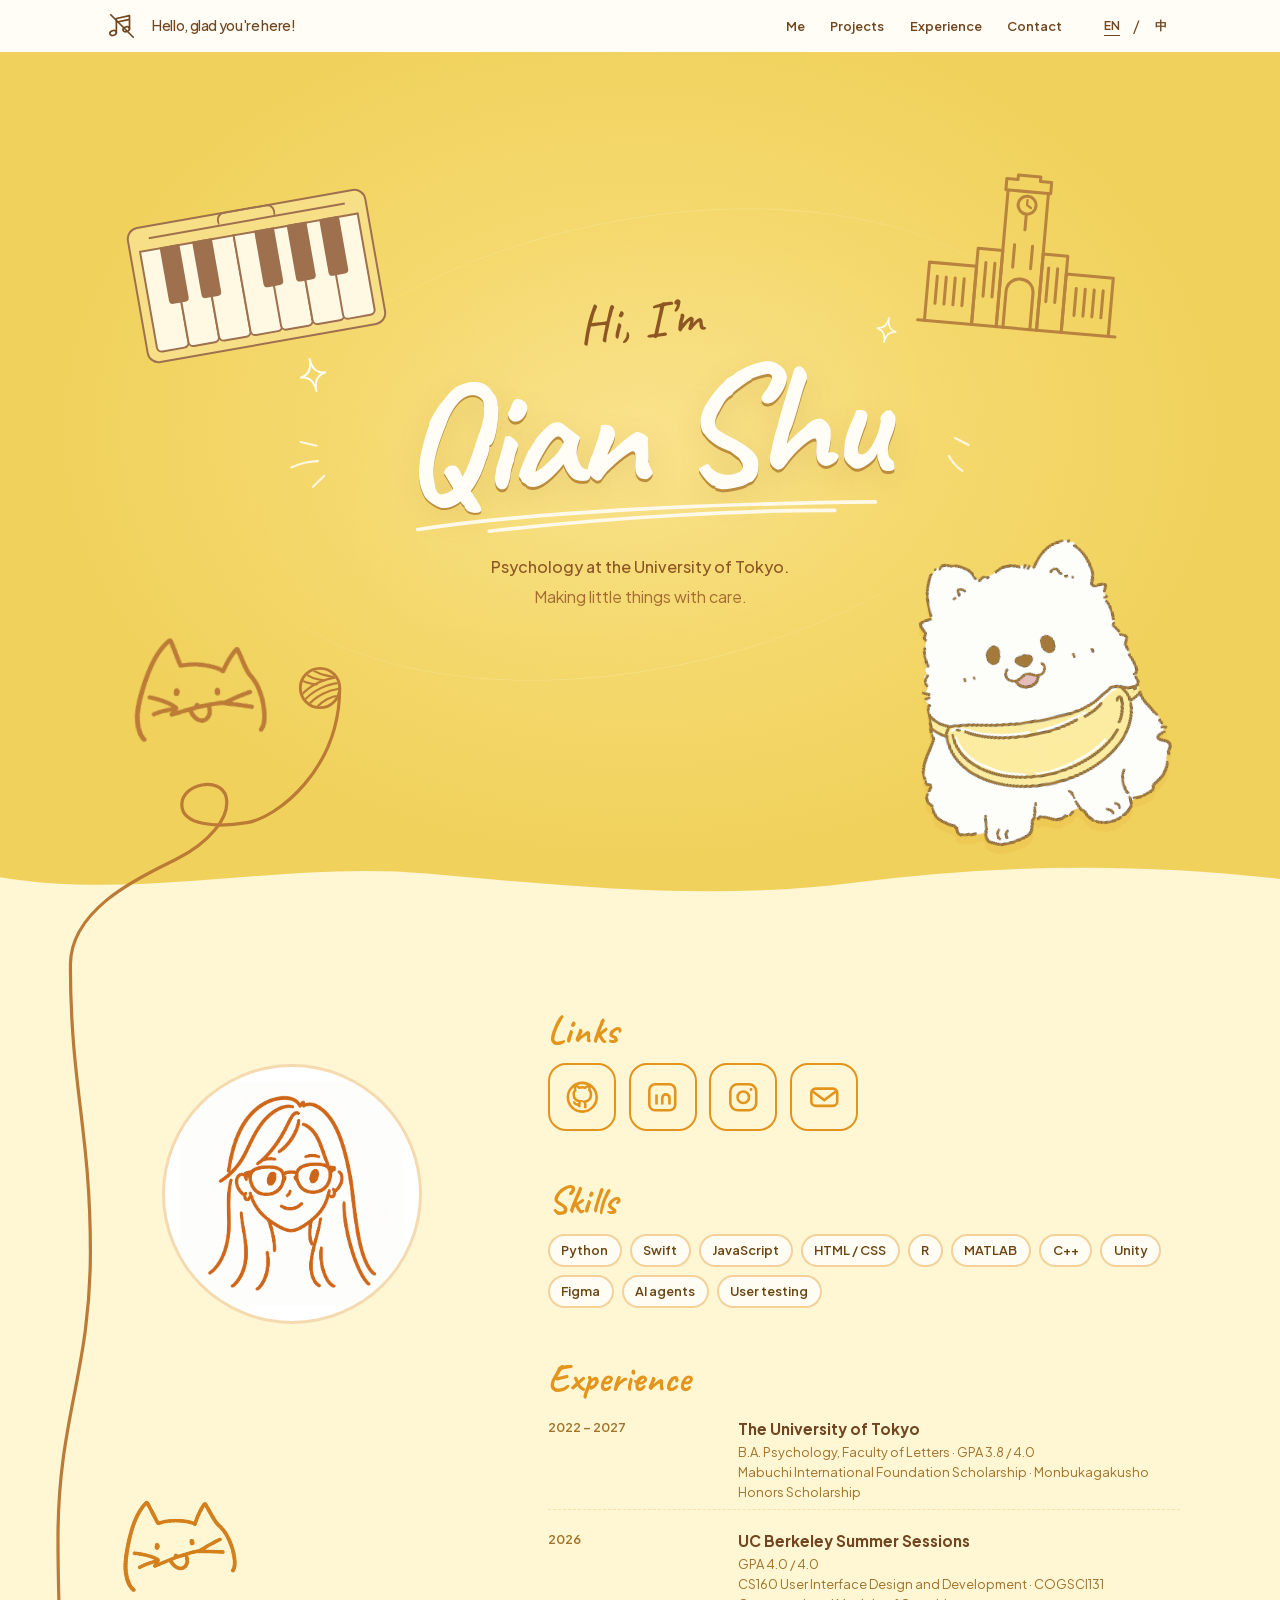
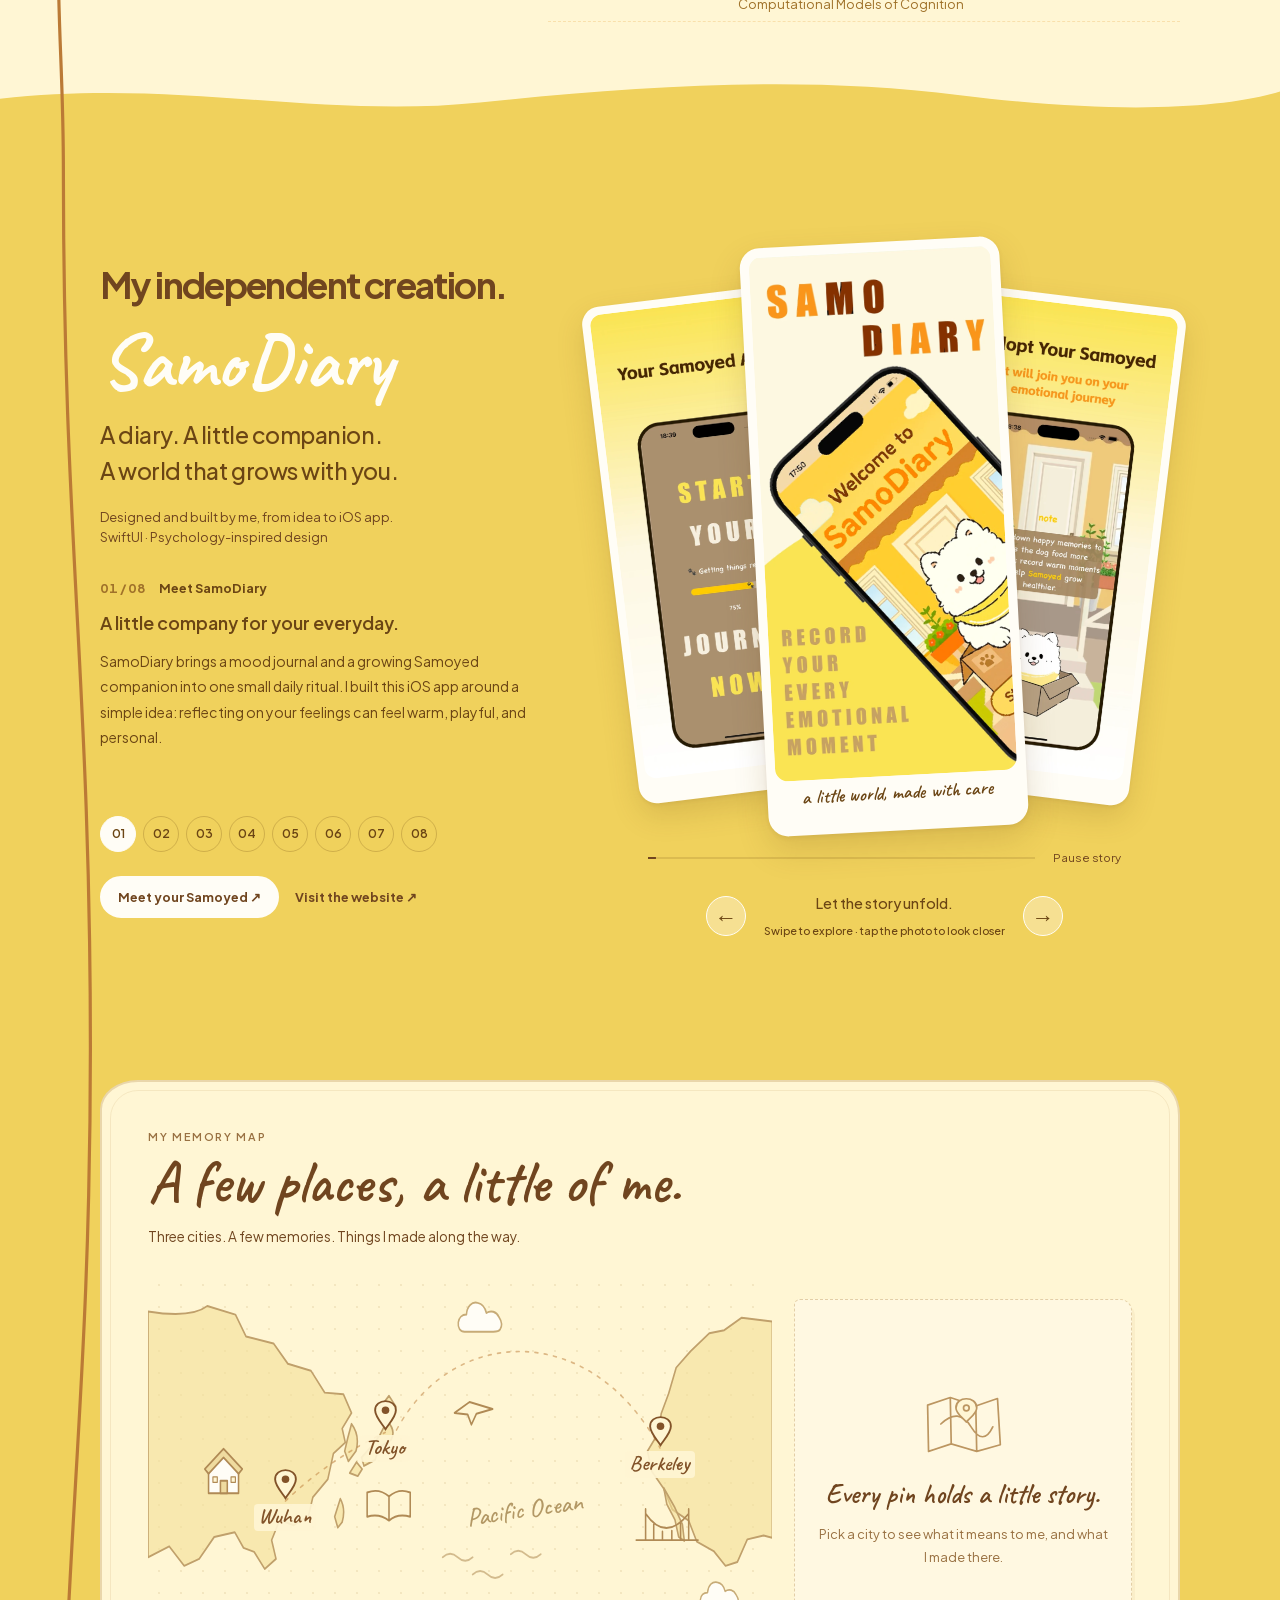
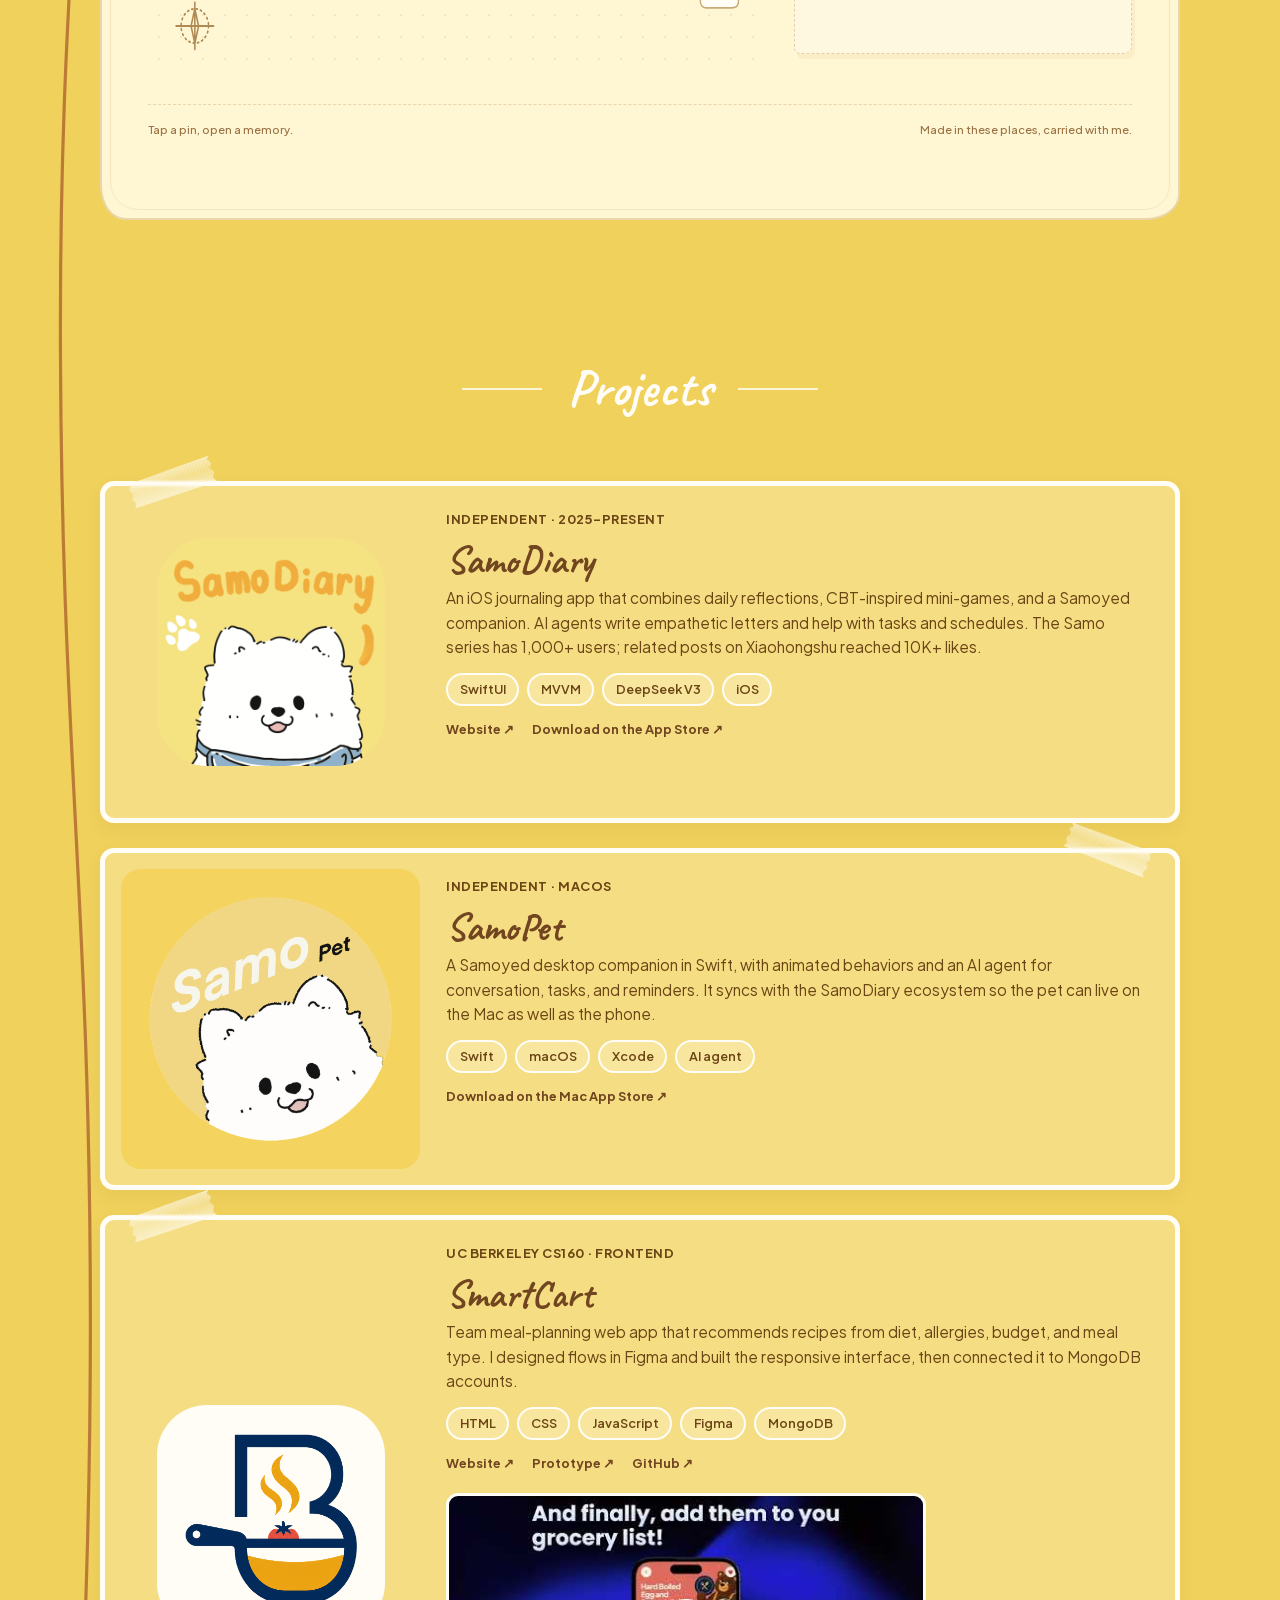
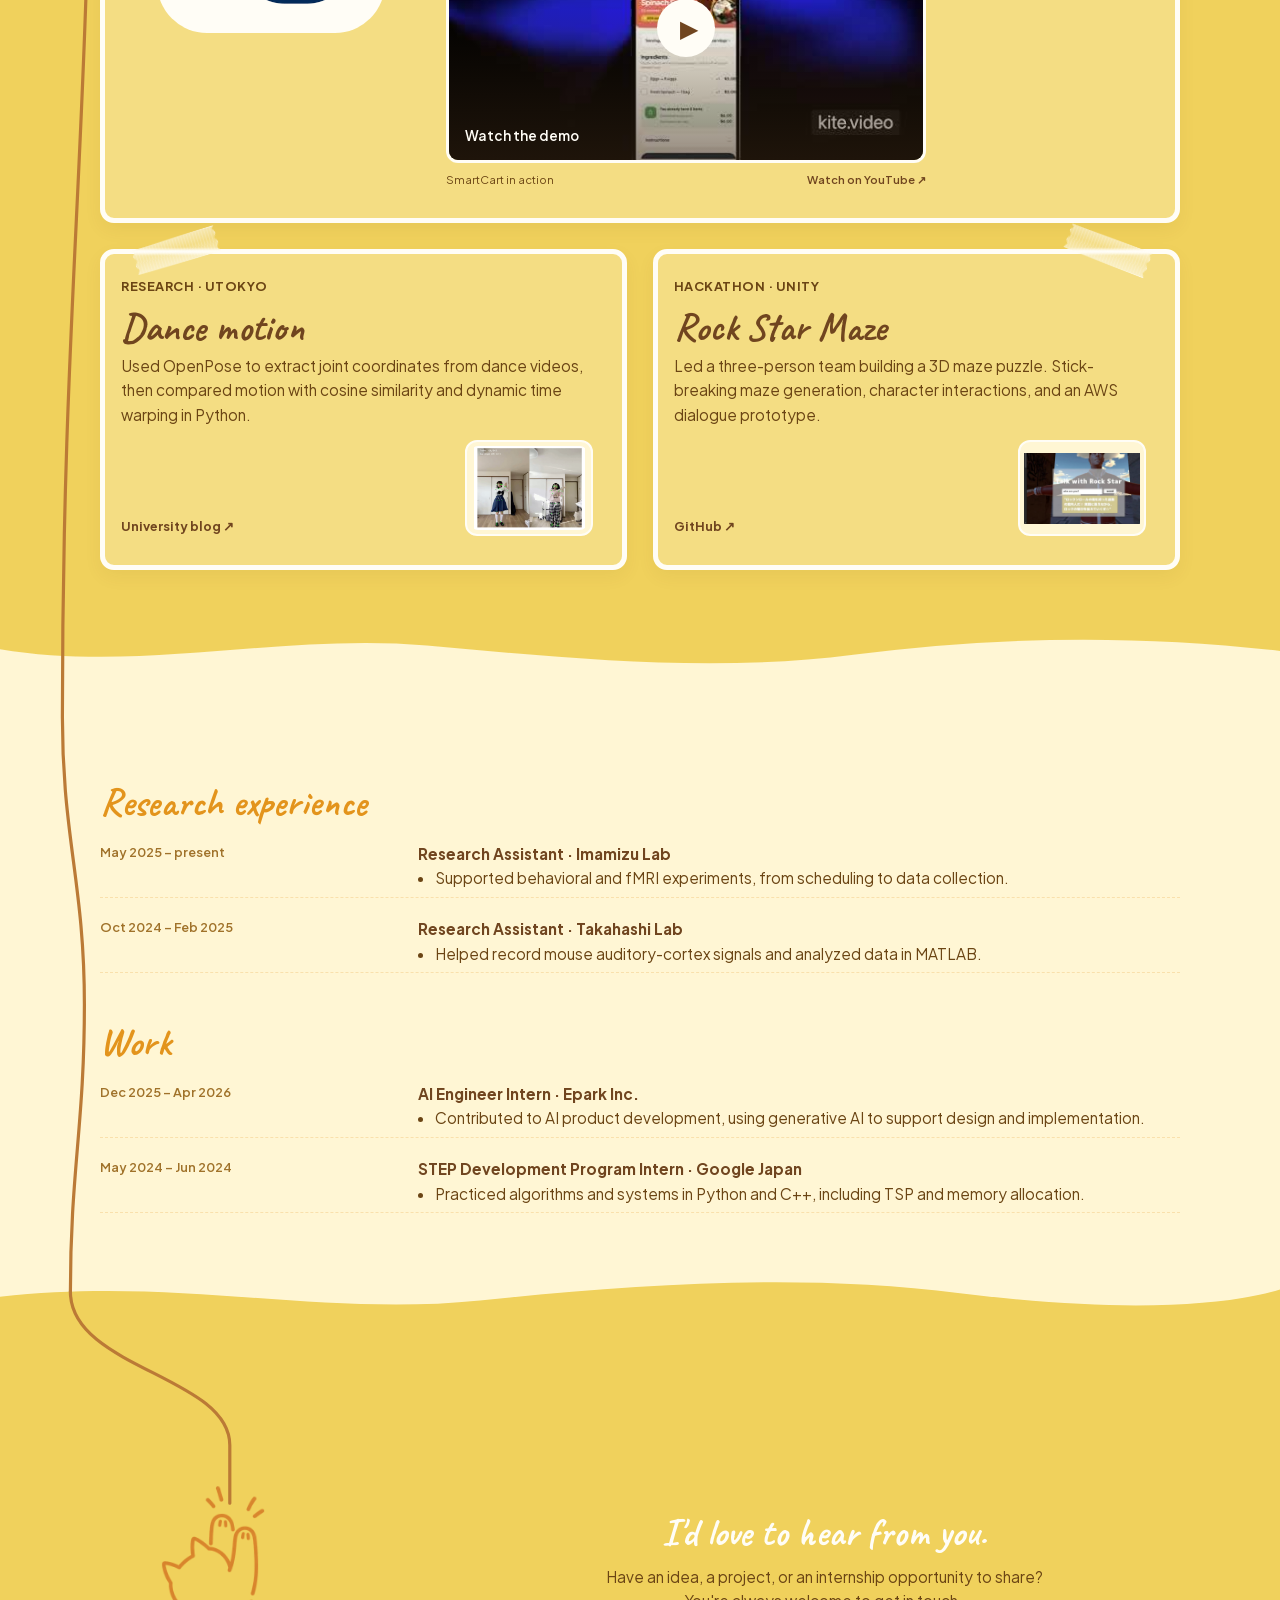
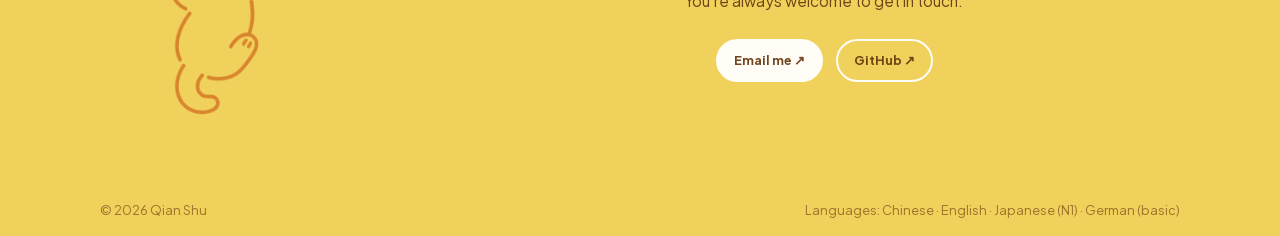
==== commit b7836db0: "Restore emphasis only in city stories" ====
--- a/qian-shu-portfolio.html
+++ b/qian-shu-portfolio.html
@@ -1502,7 +1502,7 @@
                                 <path d="M42 76c6 8 17 12 25 12m42-13c-3 4-6 6-10 8"/>
                             </svg>
                             <p>Wuhan is my hometown. During a difficult time, I started building a diary app for myself.</p>
-                            <p>With psychology woven in, <span>SamoDiary and SamoPet</span> became a magical forest to share—a journey of healing for me, too.</p>
+                            <p>With psychology woven in, <strong>SamoDiary and SamoPet</strong> became a magical forest to share—a journey of healing for me, too.</p>
                             <div class="memory-projects">
                                 <a href="#project-samodiary"><img src="portfolio-assets/samodiary-icon.png" alt="" loading="lazy">SamoDiary</a>
                                 <a href="#project-samopet"><img src="portfolio-assets/samopet-logo.png" alt="" loading="lazy">SamoPet</a>
@@ -1525,8 +1525,8 @@
                                 <circle class="art-pollen" cx="138" cy="35" r="2"/>
                                 <path class="art-blossom" d="M40 24q10-3 8 7-8 3-8-7Zm16 18q9 1 5 9-8-2-5-9Z"/>
                             </svg>
-                            <p>I study in Tokyo, where I explored dance motion with <span>OpenPose and Python.</span></p>
-                            <p>With two women I met at Google, I <span>led our team of three</span> to build Rock Star Maze at an Amazon hackathon—curiosity and playfulness at work.</p>
+                            <p>I study in Tokyo, where I explored dance motion with <strong>OpenPose and Python.</strong></p>
+                            <p>With two women I met at Google, I <strong>led our team of three</strong> to build Rock Star Maze at an Amazon hackathon—curiosity and playfulness at work.</p>
                             <div class="memory-projects">
                                 <a href="#project-dance">Dance motion</a>
                                 <a href="#project-rock">Rock Star Maze</a>
@@ -1548,7 +1548,7 @@
                                 <path class="art-steam" d="M33 98h9m95 3h9"/>
                             </svg>
                             <p>UC Berkeley Summer Sessions took me to an English-speaking country for the first time, bringing new challenges and good friends.</p>
-                            <p>For our HCI project SmartCart, I handled <span>UI design and all frontend development</span>, and contributed to the backend.</p>
+                            <p>For our HCI project SmartCart, I handled <strong>UI design and all frontend development</strong>, and contributed to the backend.</p>
                             <div class="memory-projects">
                                 <a href="#project-smartcart"><img src="portfolio-assets/smartcart-logo.png" alt="" loading="lazy">SmartCart</a>
                             </div>
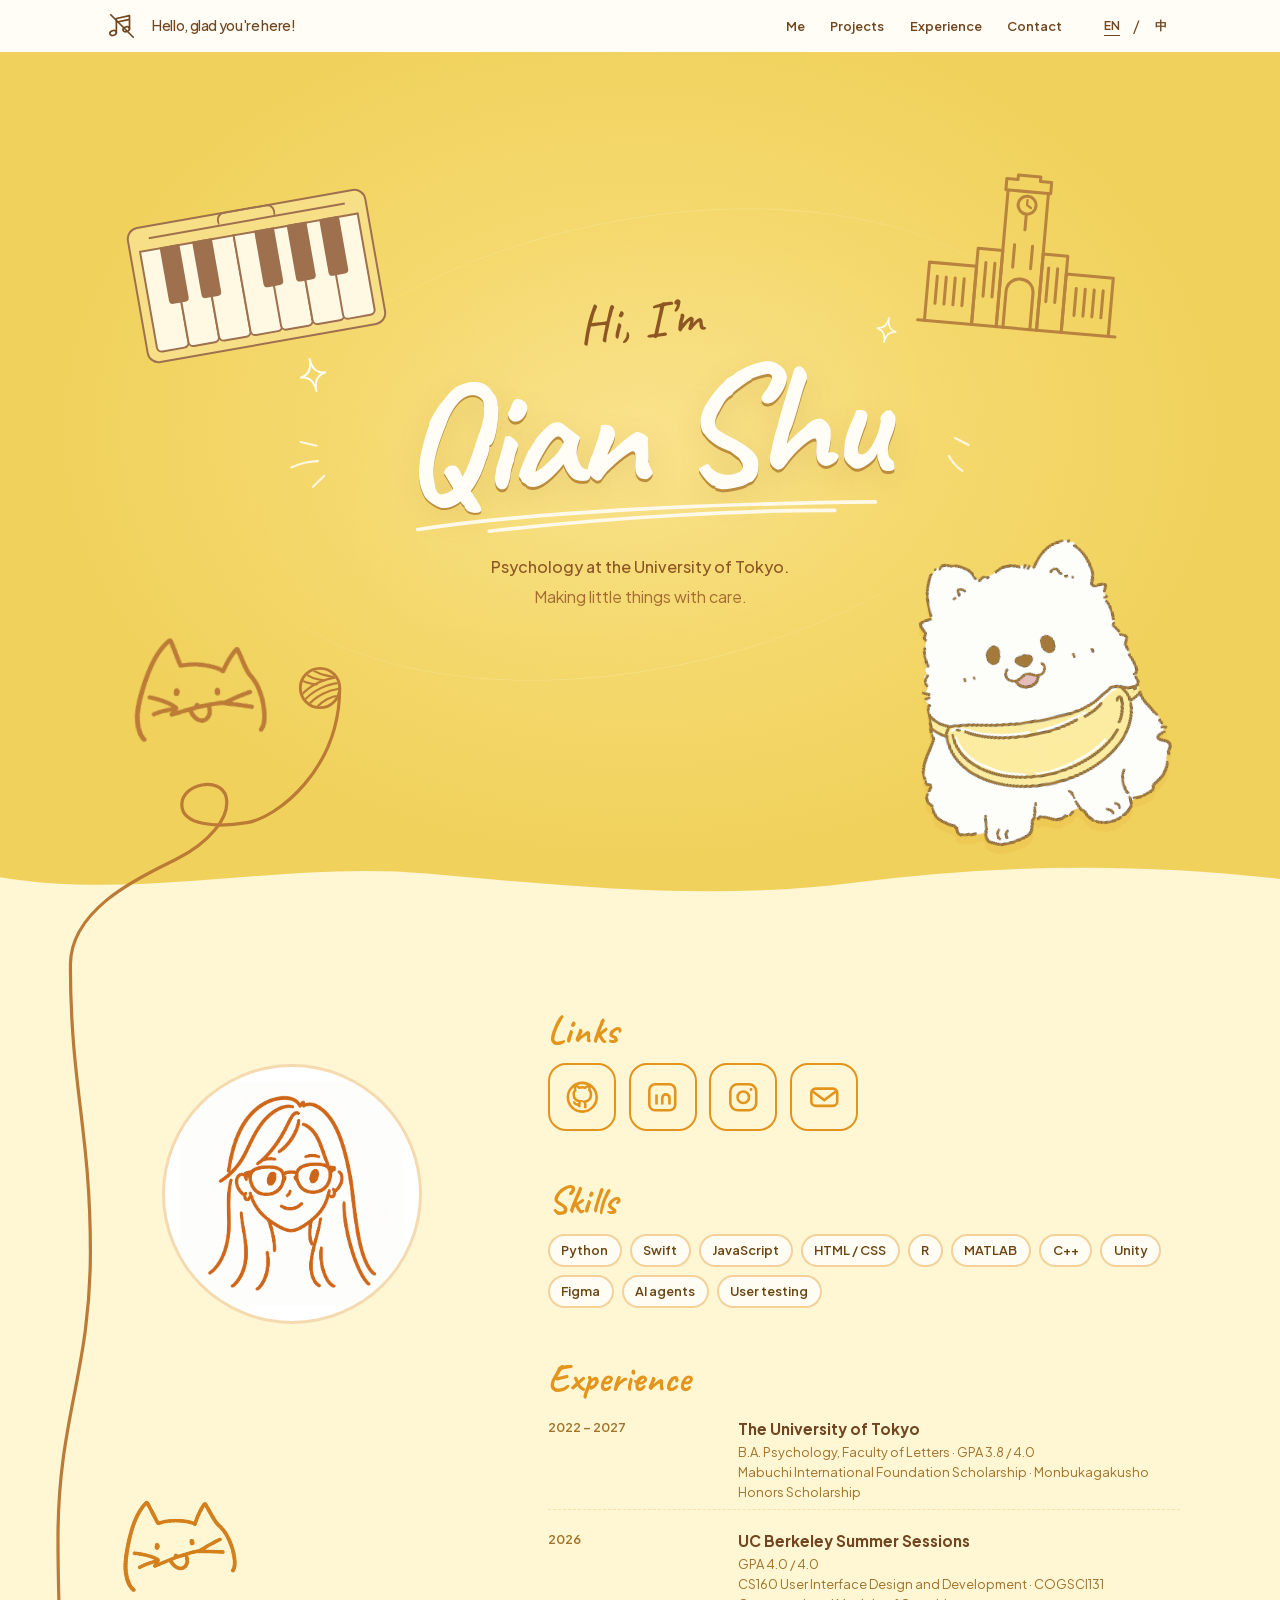
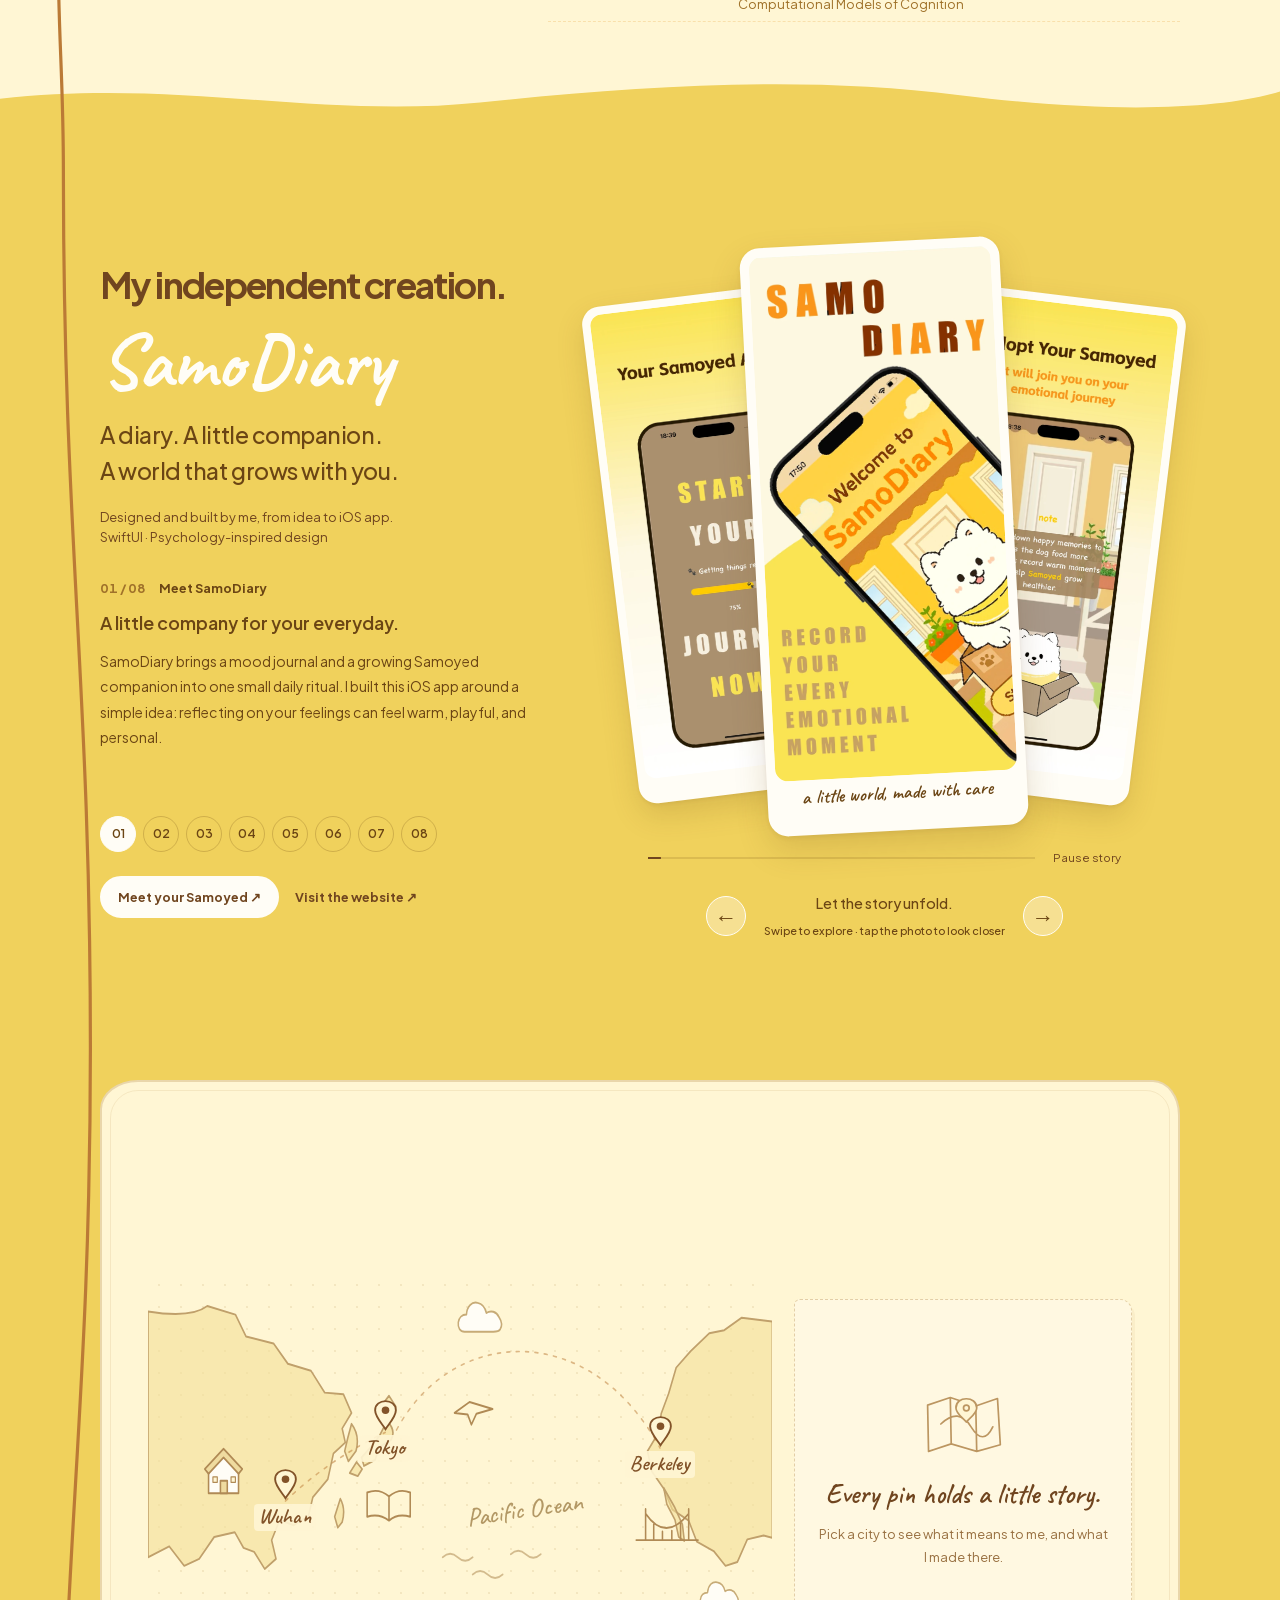
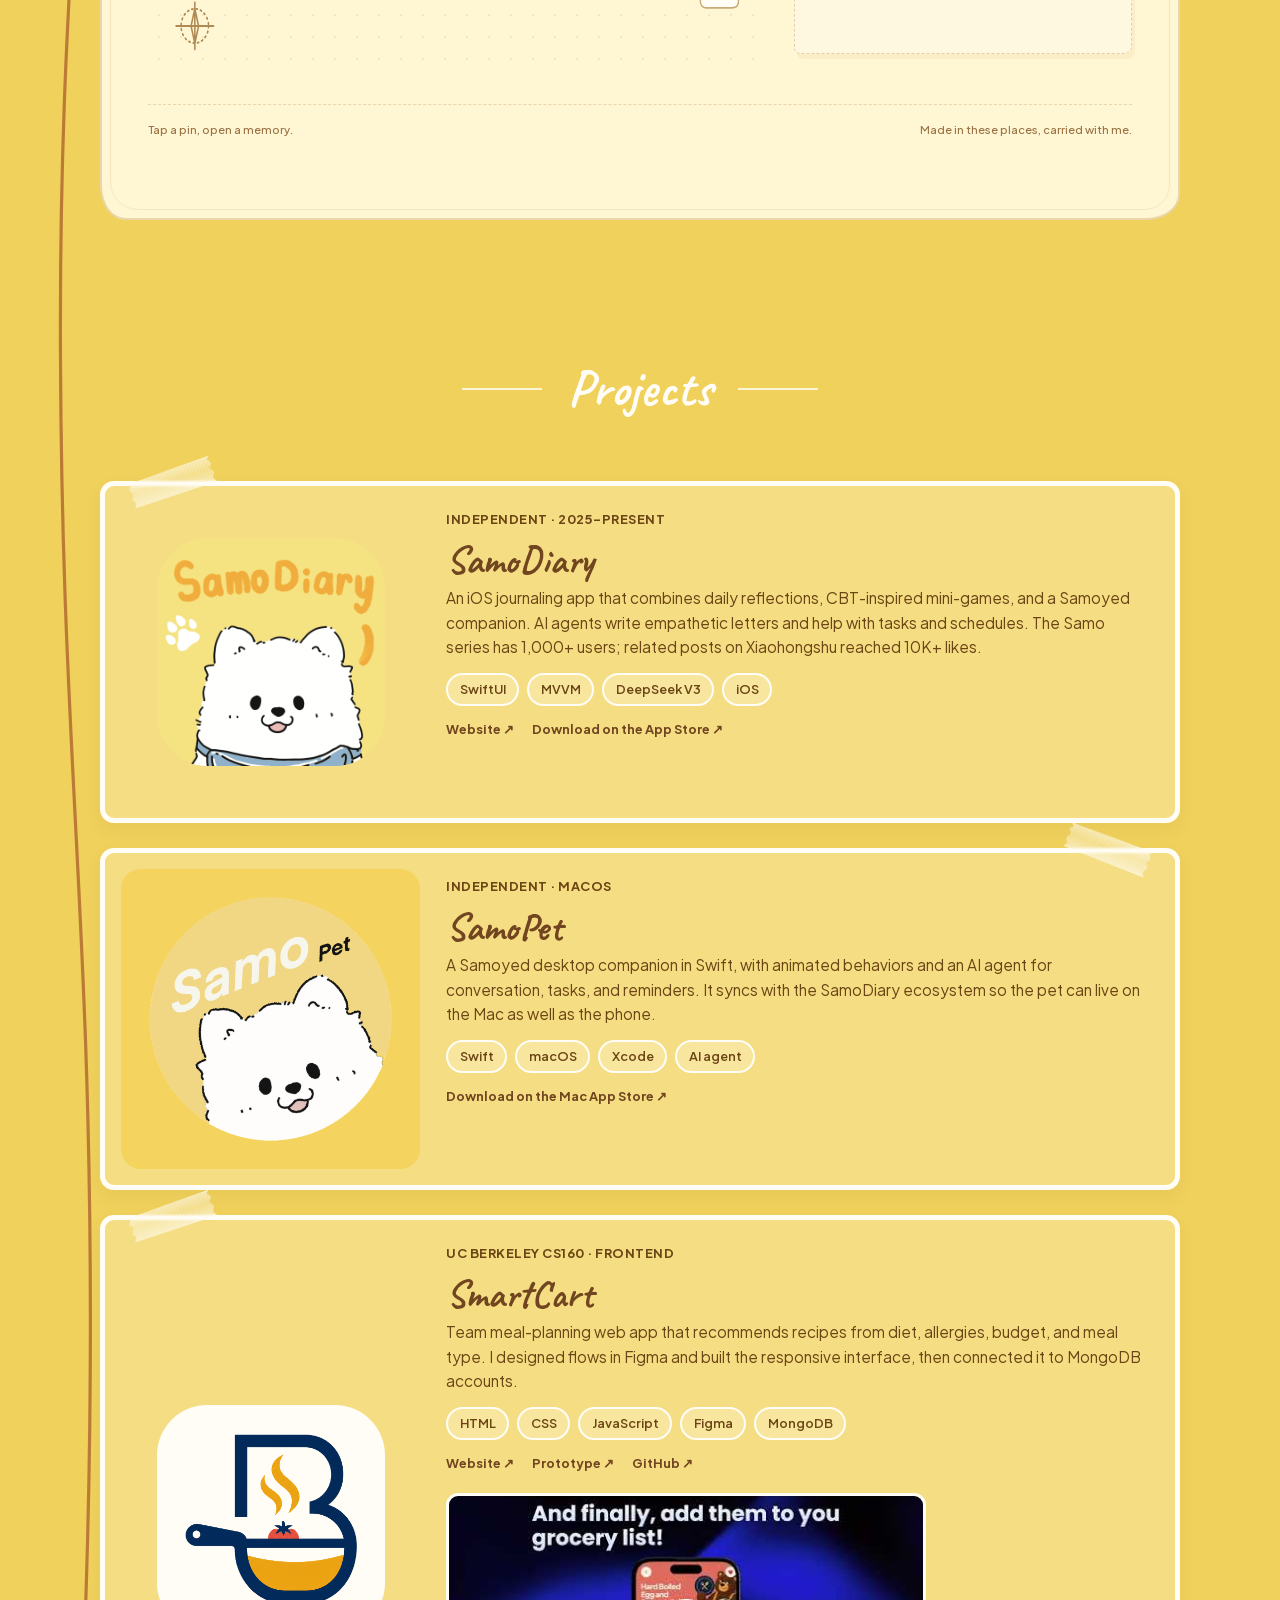
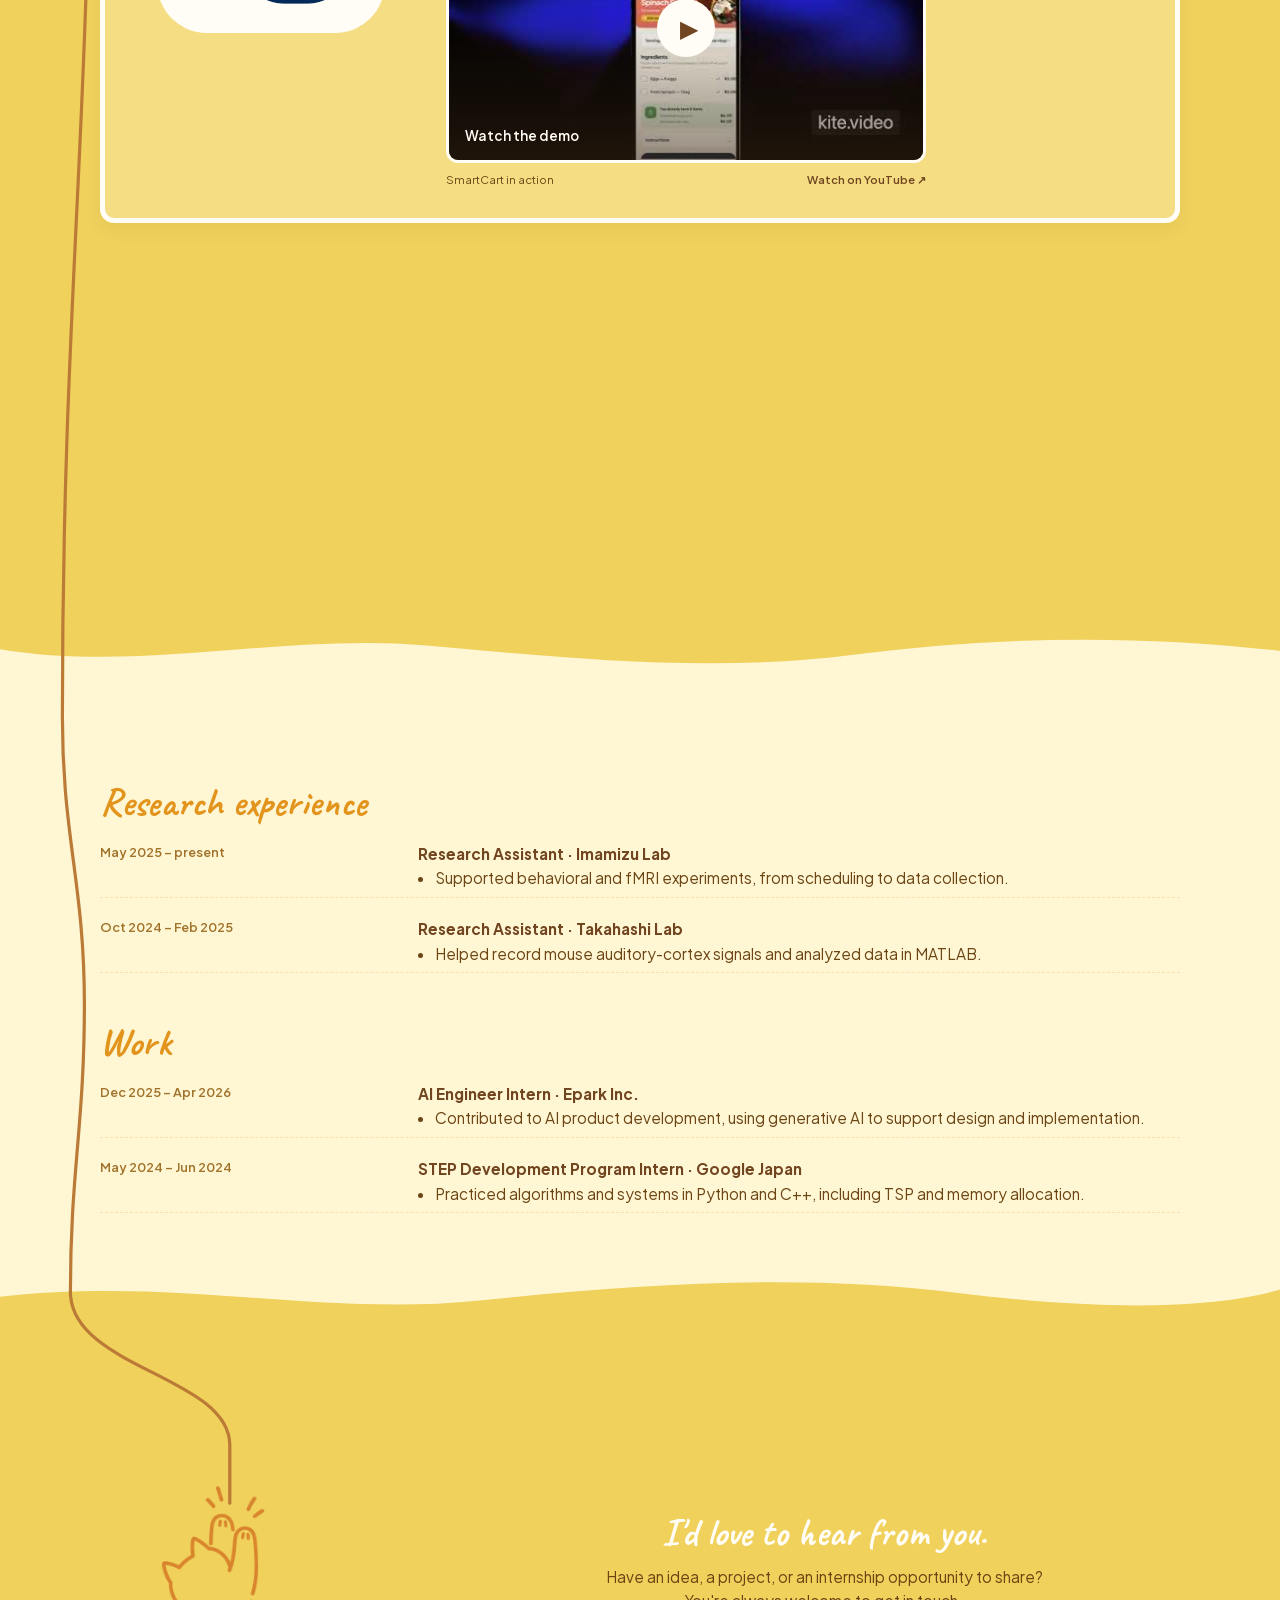
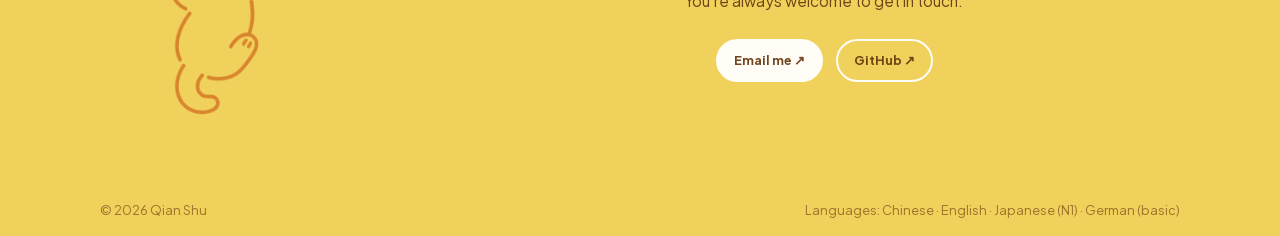
==== commit 8834b01f: "change chinese" ====
--- a/qian-shu-portfolio.html
+++ b/qian-shu-portfolio.html
@@ -16,6 +16,7 @@
         } catch {}
     </script>
     <link rel="stylesheet" href="portfolio-assets/memory-map.css">
+    <link rel="stylesheet" href="portfolio-assets/journey.css">
     <style>
         /* Local, preloaded fonts avoid late swaps from a third-party font service. */
         @font-face {
@@ -1750,19 +1751,9 @@
     <script src="portfolio-assets/i18n.js"></script>
     <script src="portfolio-assets/music.js"></script>
     <script src="portfolio-assets/memory-map.js"></script>
+    <script src="portfolio-assets/journey.js"></script>
     <script>
     document.addEventListener('DOMContentLoaded', () => {
-        const observer = new IntersectionObserver((entries) => {
-            entries.forEach(entry => {
-                if (entry.isIntersecting) entry.target.classList.add('visible');
-            });
-        }, { threshold: 0.1, rootMargin: '0px 0px -50px 0px' });
-        document.querySelectorAll('.reveal').forEach(el => {
-            observer.observe(el);
-            const rect = el.getBoundingClientRect();
-            if (rect.top < window.innerHeight && rect.bottom > 0) el.classList.add('visible');
-        });
-
         const i18n = window.portfolioI18n;
         const t = i18n.t;
         const reduce = window.matchMedia('(prefers-reduced-motion: reduce)').matches;
@@ -2434,7 +2425,10 @@
             yarn.addEventListener('click', () => {
                 const target = document.querySelector(stops[stopIndex % stops.length]);
                 stopIndex += 1;
-                if (target) target.scrollIntoView({ behavior: reduce ? 'auto' : 'smooth' });
+                if (target) {
+                    window.portfolioJourney?.guide(target);
+                    target.scrollIntoView({ behavior: reduce ? 'auto' : 'smooth' });
+                }
             });
         }
 
--- a/portfolio-assets/journey.css
+++ b/portfolio-assets/journey.css
@@ -0,0 +1,14 @@
+/* Small, one-time entrances; navigation keeps the browser's native scrolling. */
+.journey-reveal { opacity: 0; }
+.journey-yarn {
+    position: fixed; top: 0; left: 0; width: 28px; height: 28px;
+    z-index: 9; pointer-events: none; color: var(--yarn-ink);
+}
+.journey-yarn svg { display: block; width: 100%; height: 100%; overflow: visible; }
+.journey-yarn svg > circle { fill: var(--cream); }
+.journey-yarn svg path { stroke-width: 1.8px; }
+@media (max-width: 768px) { .journey-yarn { width: 16px; height: 16px; } }
+@media (prefers-reduced-motion: reduce) {
+    .journey-reveal { opacity: 1; }
+    .journey-yarn { display: none; }
+}
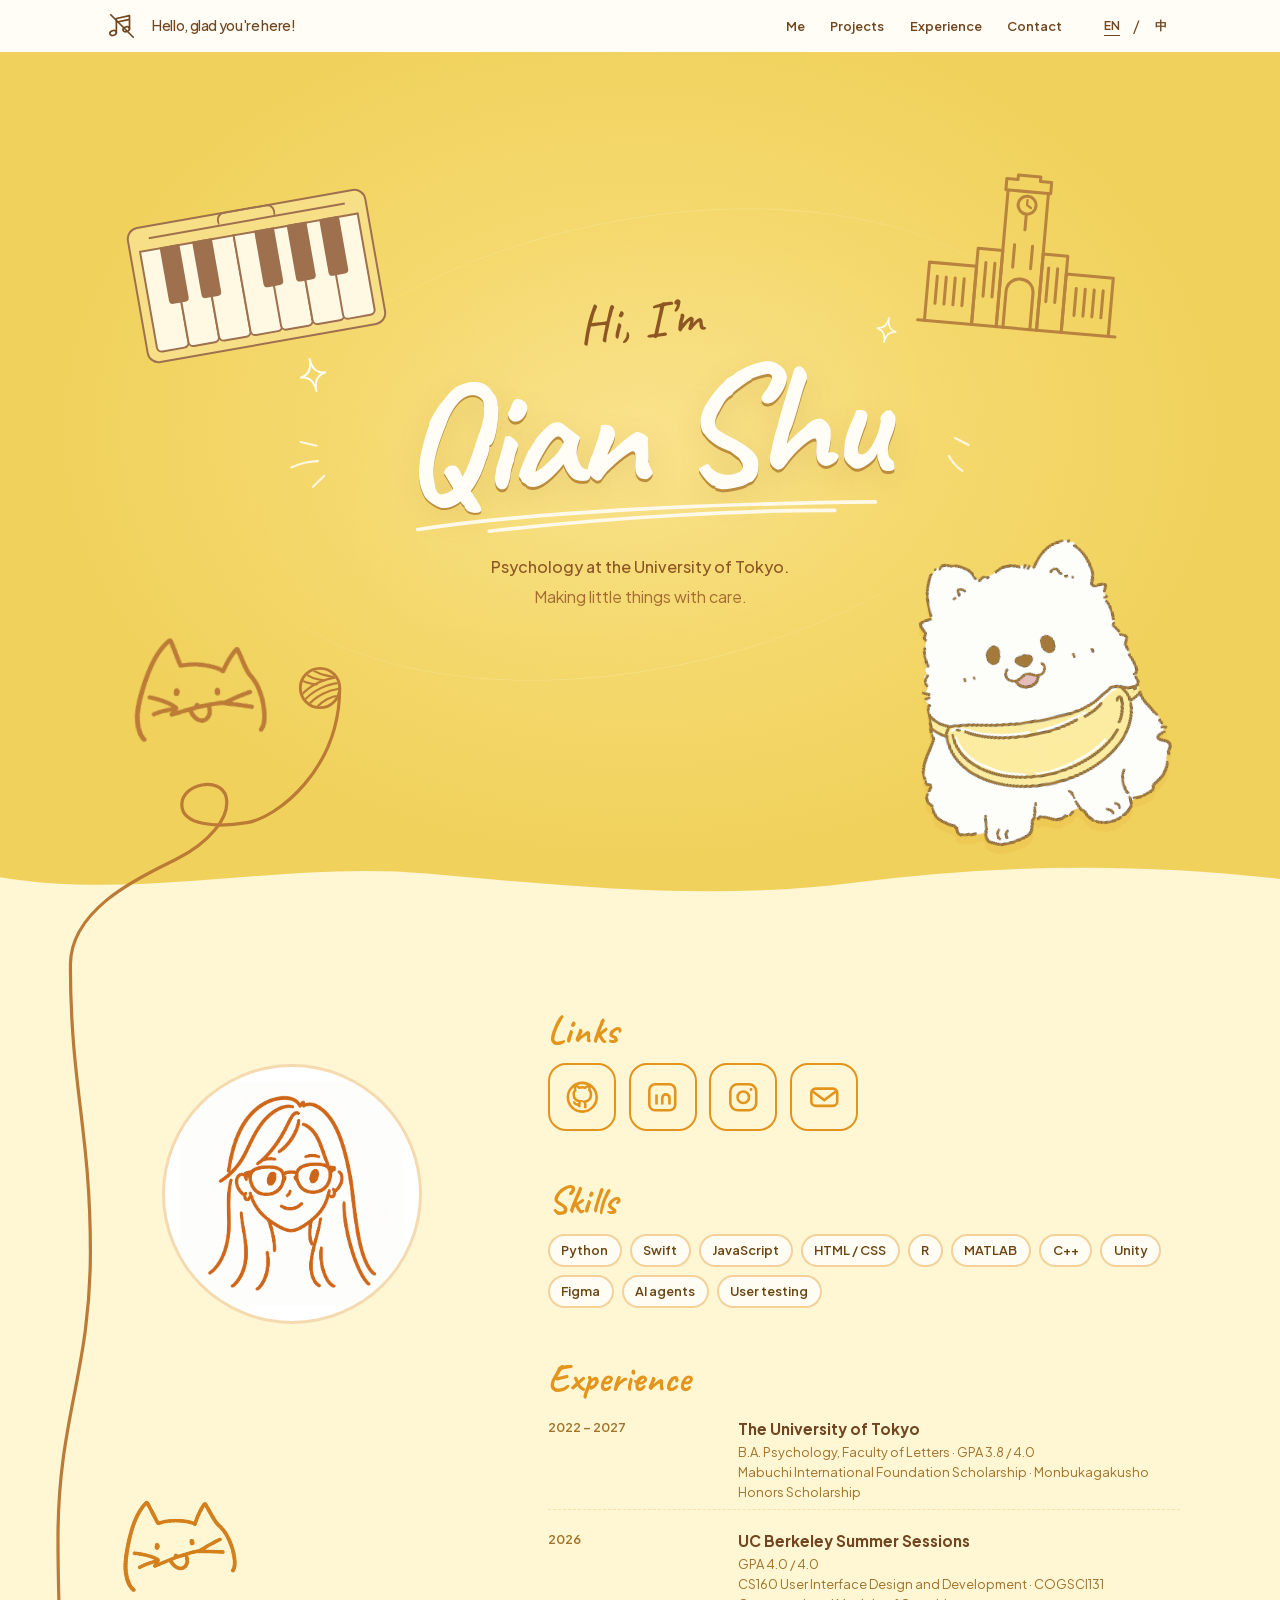
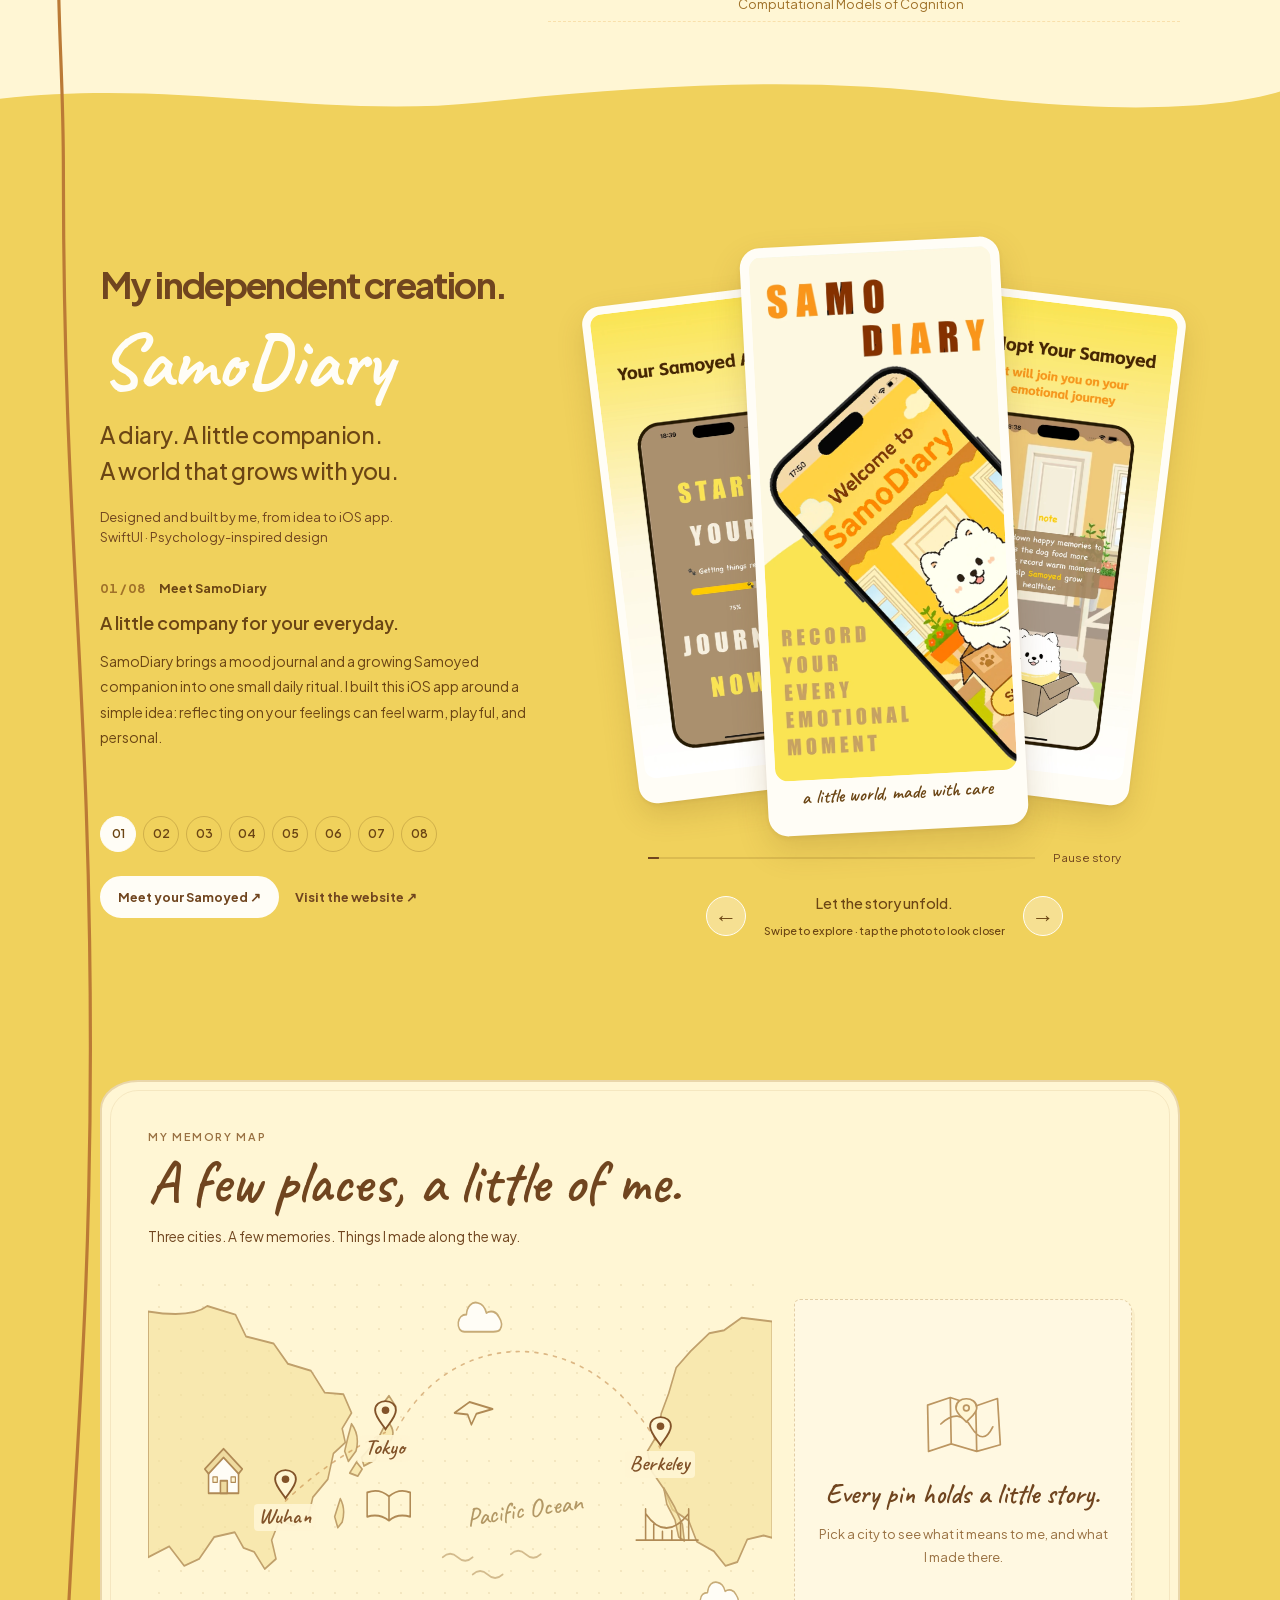
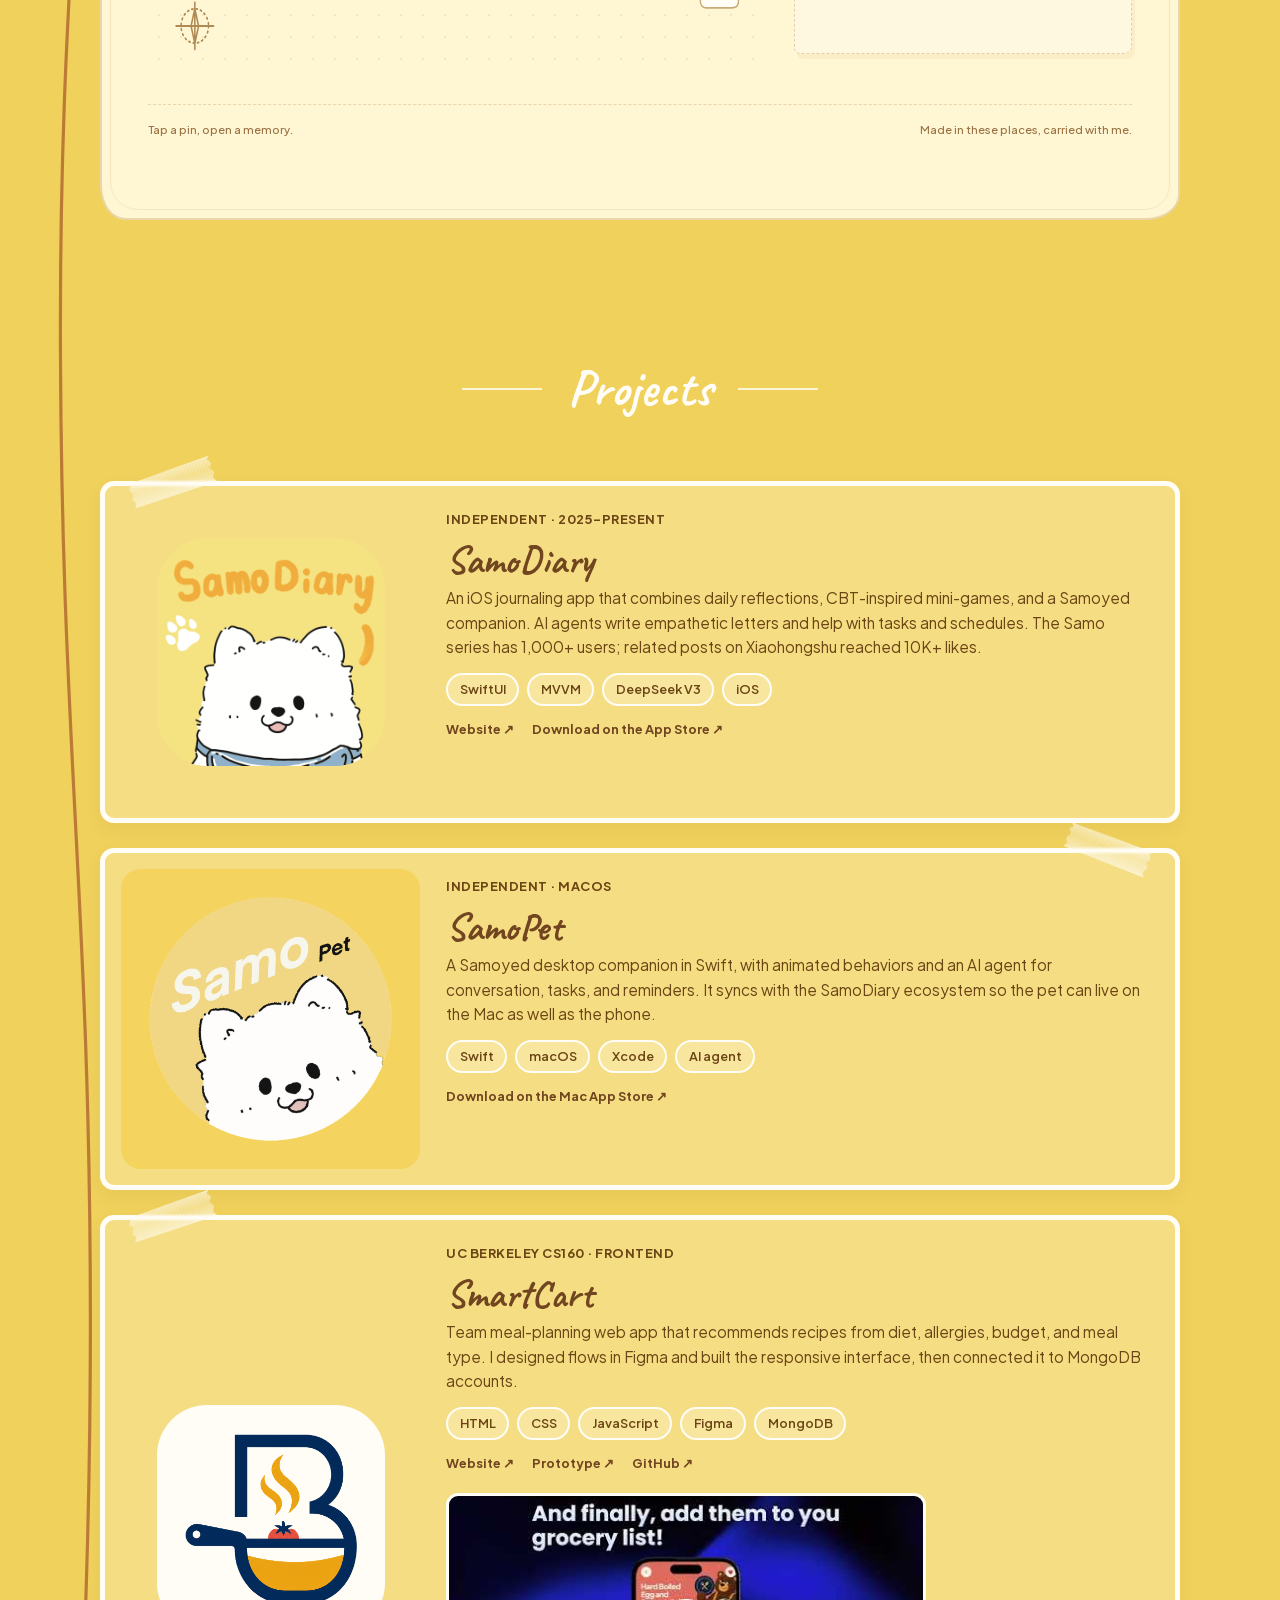
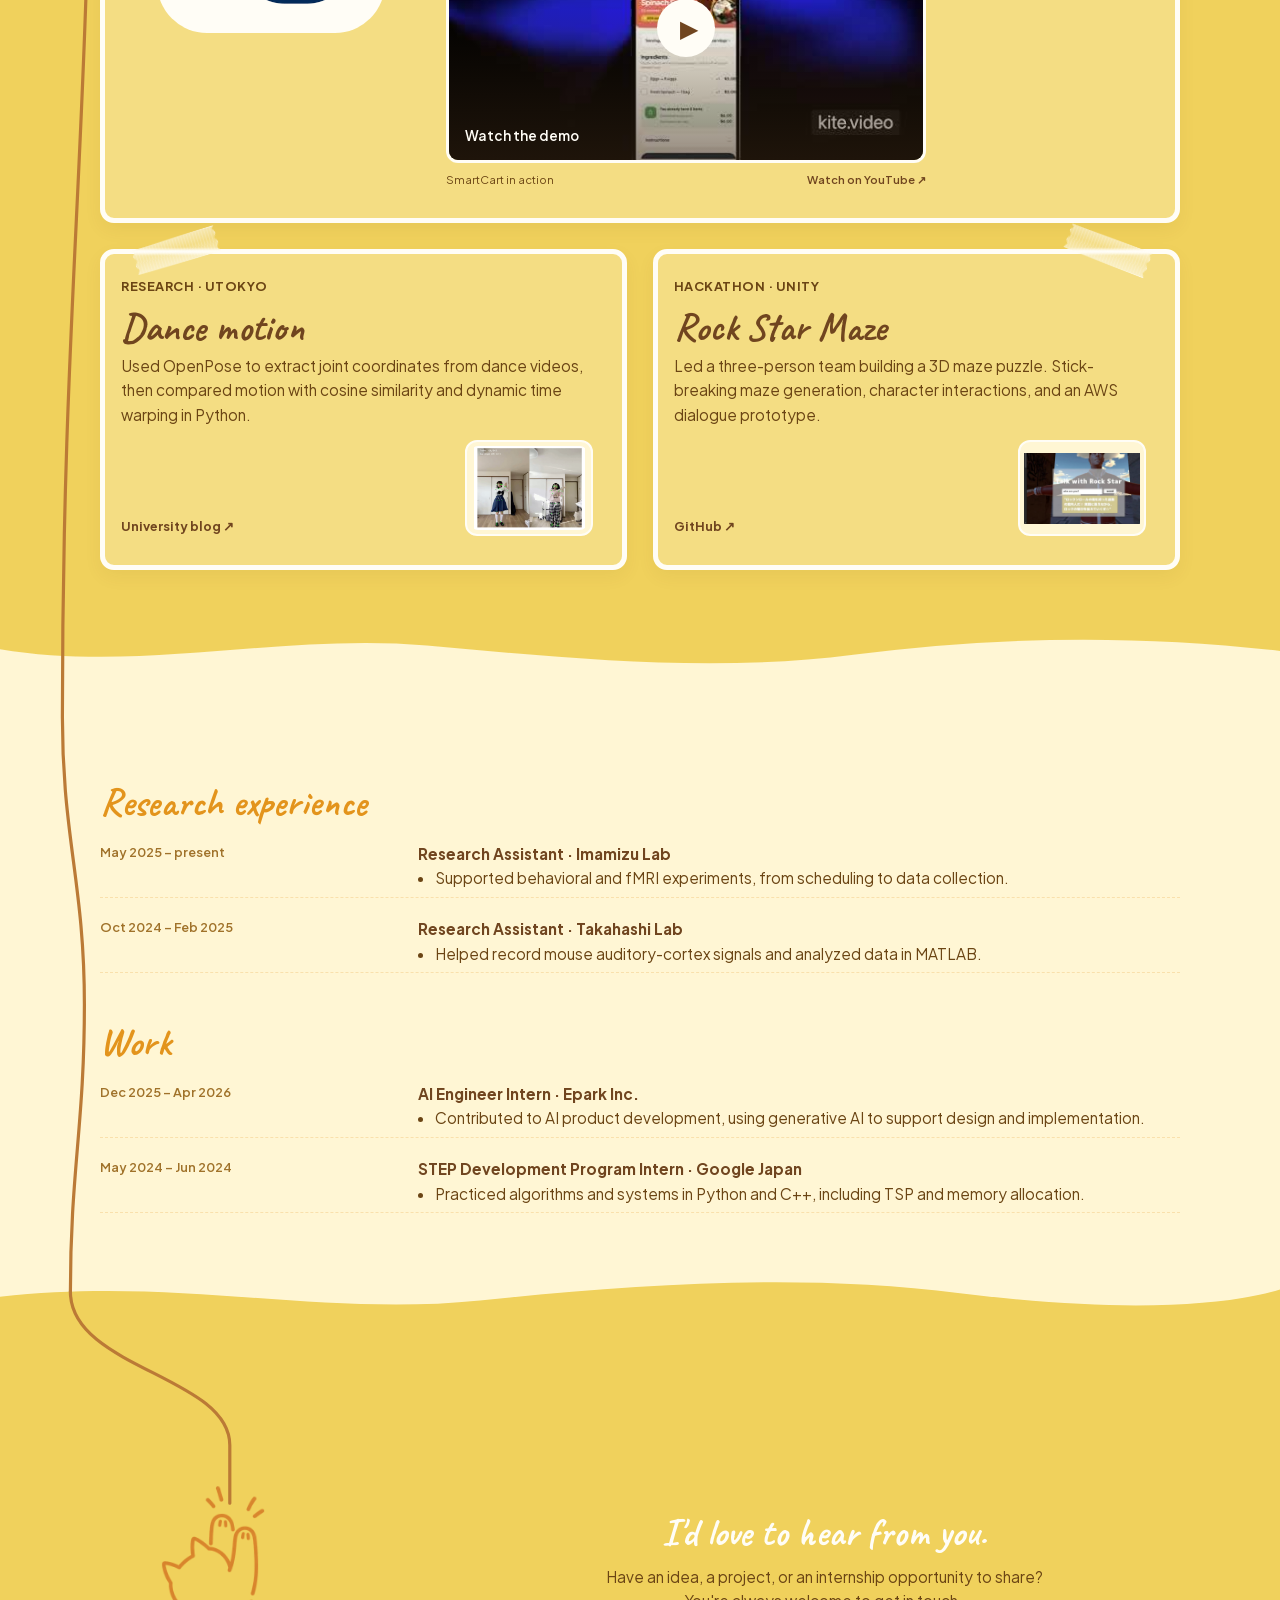
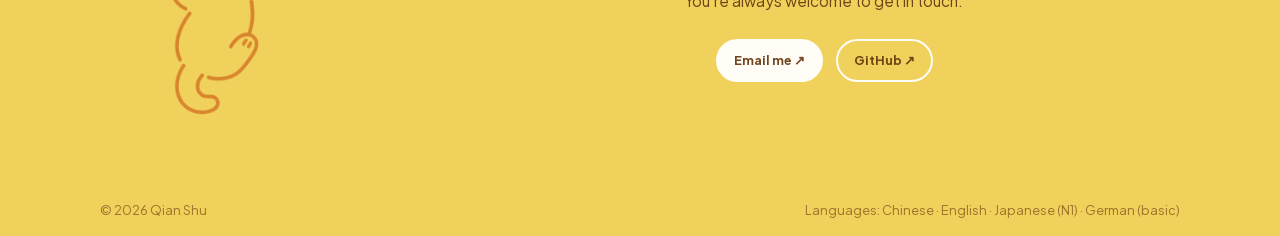
==== commit 6a95495c: "add journey effect" ====
--- a/qian-shu-portfolio.html
+++ b/qian-shu-portfolio.html
@@ -1194,7 +1194,7 @@
         <path id="yarn-path"></path>
         <path id="yarn-tail"></path>
     </svg>
-    <button class="yarn" id="yarn" type="button" aria-label="Follow the yarn ball to the next page">
+    <button class="yarn" id="yarn" type="button" aria-label="Follow the yarn on a full-page tour" aria-pressed="false">
         <svg viewBox="-20 -20 40 40" fill="none" stroke="currentColor" stroke-width="3.2" stroke-linecap="round" stroke-linejoin="round">
             <defs><clipPath id="yarn-windings"><circle r="15.3" stroke="none"/></clipPath></defs>
             <circle r="16.4"/>
@@ -2266,8 +2266,6 @@
 
         };
         const lookers = [...document.querySelectorAll('[data-look]')];
-        const stops = ['#me', '#work', '#memory-map', '#experience', '#contact'];
-        let stopIndex = 0;
 
         const layoutYarn = () => {
             if (!yarn || !svg || !path) return;
@@ -2374,61 +2372,59 @@
             }
         };
 
-        if (grabCat) {
-            grabCat.addEventListener('click', () => {
-                if (catPlaying) return;
-                playSound(jumpSound);
-                catPlaying = true;
-                grabCat.classList.add('is-playing');
-                if (reduce) {
-                    yarnLift = 32;
+        const jumpCat = (onCatch = () => {}) => {
+            if (!grabCat || catPlaying) return false;
+            playSound(jumpSound);
+            catPlaying = true;
+            grabCat.classList.add('is-playing');
+            if (reduce) {
+                yarnLift = 32;
+                drawYarnTail();
+                setTimeout(onCatch, 200);
+                setTimeout(() => {
+                    yarnLift = 0;
                     drawYarnTail();
-                    setTimeout(() => {
-                        yarnLift = 0;
-                        drawYarnTail();
-                        catPlaying = false;
-                        grabCat.classList.remove('is-playing');
-                    }, 500);
-                    return;
+                    catPlaying = false;
+                    grabCat.classList.remove('is-playing');
+                }, 500);
+                return true;
+            }
+            grabCat.querySelector('.pet-face').animate([
+                { transform: 'translateY(0) scale(1)', filter: 'none', offset: 0 },
+                { transform: 'translateY(4px) scale(1.04, 0.95)', filter: 'none', offset: 0.12 },
+                { transform: 'translateY(-54px) rotate(-7deg) scale(0.98, 1.04)', filter: 'drop-shadow(0 8px 0 rgba(227, 148, 28, 0.12))', offset: 0.36 },
+                { transform: 'translateY(-42px) rotate(5deg)', filter: 'drop-shadow(0 8px 0 rgba(227, 148, 28, 0.12))', offset: 0.5 },
+                { transform: 'translateY(2px) scale(1.04, 0.96)', filter: 'none', offset: 0.73 },
+                { transform: 'translateY(0) scale(1)', filter: 'none', offset: 1 }
+            ], { duration: 1400, easing: 'ease-in-out' });
+            const started = performance.now();
+            let caught = false;
+            const frames = [[0, 0], [0.14, -10], [0.38, 128], [0.58, 128], [1, 0]];
+            const teaseYarn = now => {
+                const progress = Math.min(1, (now - started) / 1400);
+                if (!caught && progress >= .36) { caught = true; onCatch(); }
+                let i = 1;
+                while (i < frames.length - 1 && progress > frames[i][0]) i++;
+                const [t0, y0] = frames[i - 1];
+                const [t1, y1] = frames[i];
+                const phase = (progress - t0) / (t1 - t0);
+                const eased = phase * phase * (3 - 2 * phase);
+                yarnLift = y0 + (y1 - y0) * eased;
+                drawYarnTail();
+                if (progress < 1) requestAnimationFrame(teaseYarn);
+                else {
+                    catPlaying = false;
+                    grabCat.classList.remove('is-playing');
                 }
-                grabCat.querySelector('.pet-face').animate([
-                    { transform: 'translateY(0) scale(1)', filter: 'none', offset: 0 },
-                    { transform: 'translateY(4px) scale(1.04, 0.95)', filter: 'none', offset: 0.12 },
-                    { transform: 'translateY(-54px) rotate(-7deg) scale(0.98, 1.04)', filter: 'drop-shadow(0 8px 0 rgba(227, 148, 28, 0.12))', offset: 0.36 },
-                    { transform: 'translateY(-42px) rotate(5deg)', filter: 'drop-shadow(0 8px 0 rgba(227, 148, 28, 0.12))', offset: 0.5 },
-                    { transform: 'translateY(2px) scale(1.04, 0.96)', filter: 'none', offset: 0.73 },
-                    { transform: 'translateY(0) scale(1)', filter: 'none', offset: 1 }
-                ], { duration: 1400, easing: 'ease-in-out' });
-                const started = performance.now();
-                const frames = [[0, 0], [0.14, -10], [0.38, 128], [0.58, 128], [1, 0]];
-                const teaseYarn = now => {
-                    const progress = Math.min(1, (now - started) / 1400);
-                    let i = 1;
-                    while (i < frames.length - 1 && progress > frames[i][0]) i++;
-                    const [t0, y0] = frames[i - 1];
-                    const [t1, y1] = frames[i];
-                    const phase = (progress - t0) / (t1 - t0);
-                    const eased = phase * phase * (3 - 2 * phase);
-                    yarnLift = y0 + (y1 - y0) * eased;
-                    drawYarnTail();
-                    if (progress < 1) requestAnimationFrame(teaseYarn);
-                    else {
-                        catPlaying = false;
-                        grabCat.classList.remove('is-playing');
-                    }
-                };
-                requestAnimationFrame(teaseYarn);
-            });
-        }
+            };
+            requestAnimationFrame(teaseYarn);
+            return true;
+        };
+        if (grabCat) grabCat.addEventListener('click', () => jumpCat());
 
         if (yarn) {
             yarn.addEventListener('click', () => {
-                const target = document.querySelector(stops[stopIndex % stops.length]);
-                stopIndex += 1;
-                if (target) {
-                    window.portfolioJourney?.guide(target);
-                    target.scrollIntoView({ behavior: reduce ? 'auto' : 'smooth' });
-                }
+                window.portfolioJourney?.startTour({ jump: jumpCat });
             });
         }
 
--- a/portfolio-assets/journey.css
+++ b/portfolio-assets/journey.css
@@ -7,6 +7,15 @@
 .journey-yarn svg { display: block; width: 100%; height: 100%; overflow: visible; }
 .journey-yarn svg > circle { fill: var(--cream); }
 .journey-yarn svg path { stroke-width: 1.8px; }
+.journey-yarn.is-touring { width: 34px; height: 34px; }
+.yarn.yarn-on-tour { opacity: 0; }
+.journey-stop {
+    position: fixed; right: 18px; bottom: max(18px, env(safe-area-inset-bottom)); z-index: 12;
+    padding: 9px 16px; border: 1px solid #c8a66c; border-radius: 24px;
+    background: var(--cream); color: var(--ink-strong); font: 500 .8rem / 1.5 var(--font-body); cursor: pointer;
+}
+.journey-stop:focus-visible { outline: 2px dashed currentColor; outline-offset: 4px; }
+@media (max-width: 768px) { .journey-yarn.is-touring { width: 26px; height: 26px; } }
 @media (max-width: 768px) { .journey-yarn { width: 16px; height: 16px; } }
 @media (prefers-reduced-motion: reduce) {
     .journey-reveal { opacity: 1; }
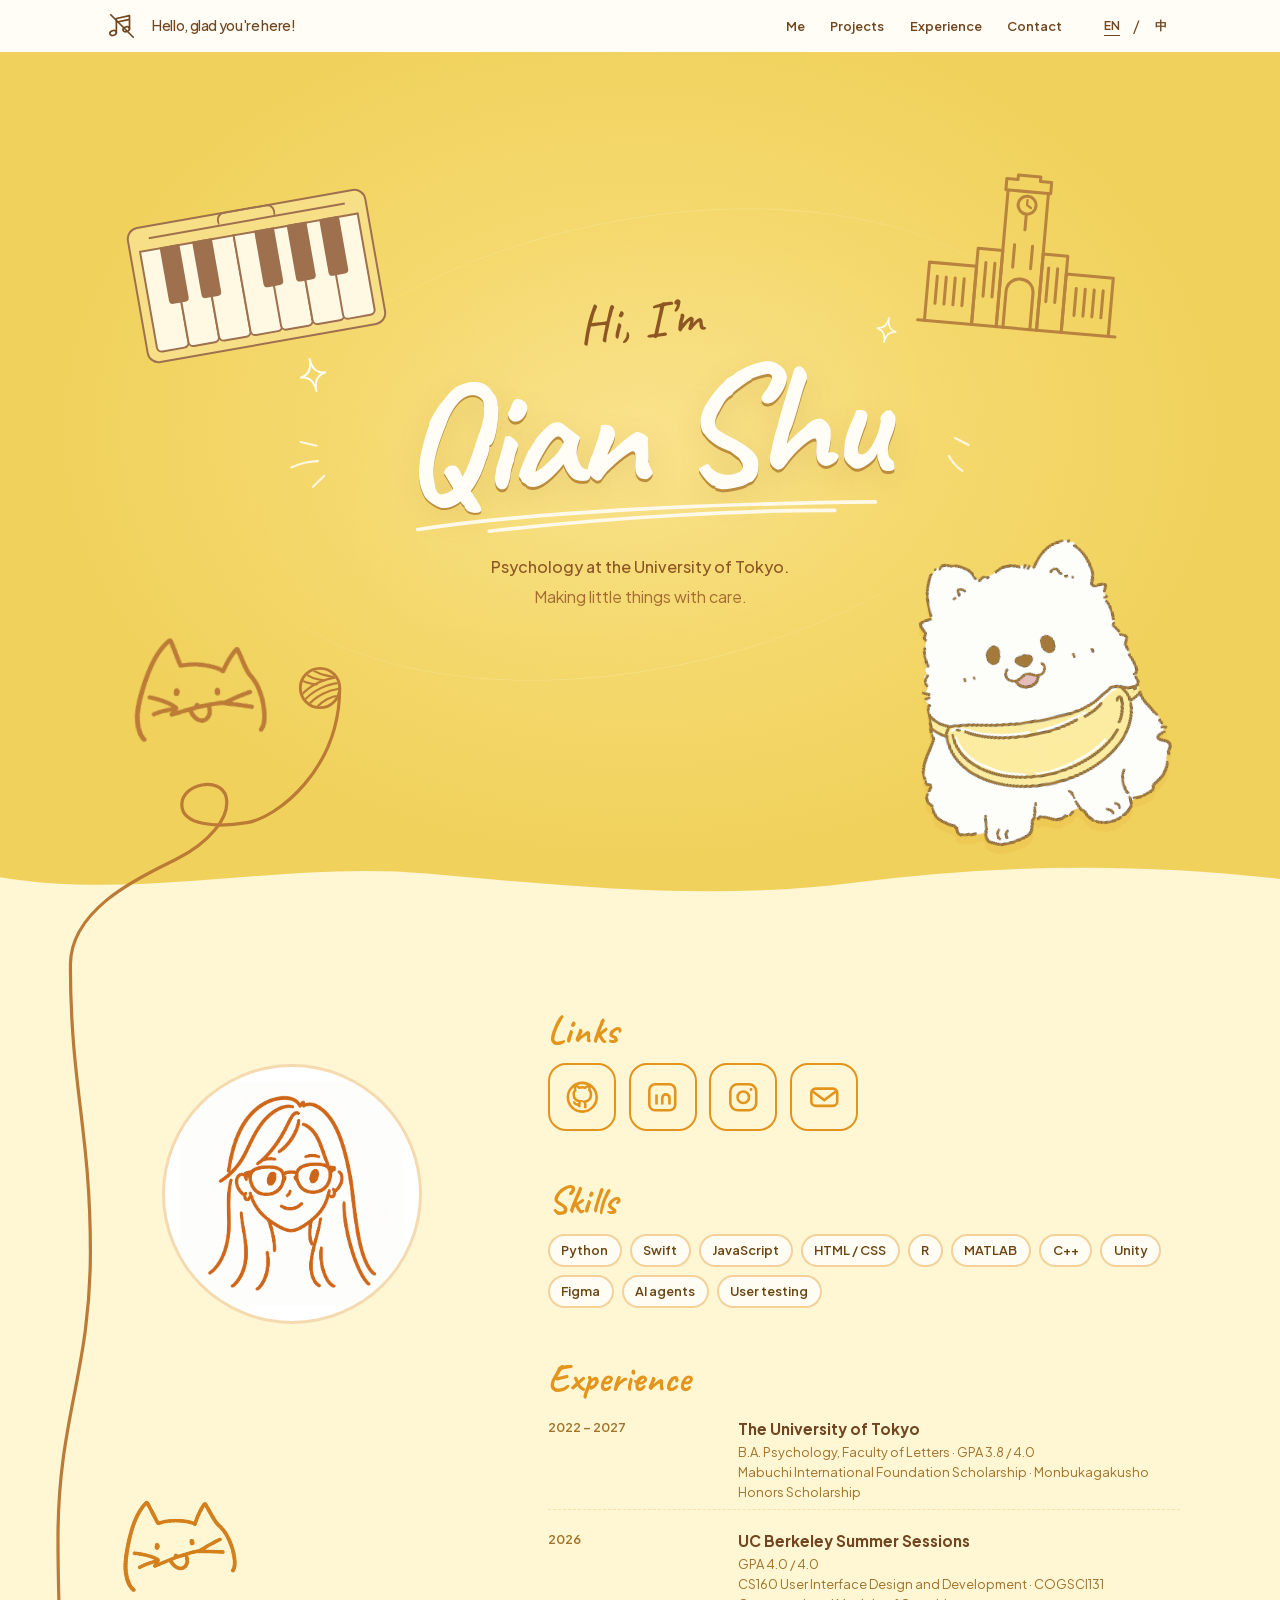
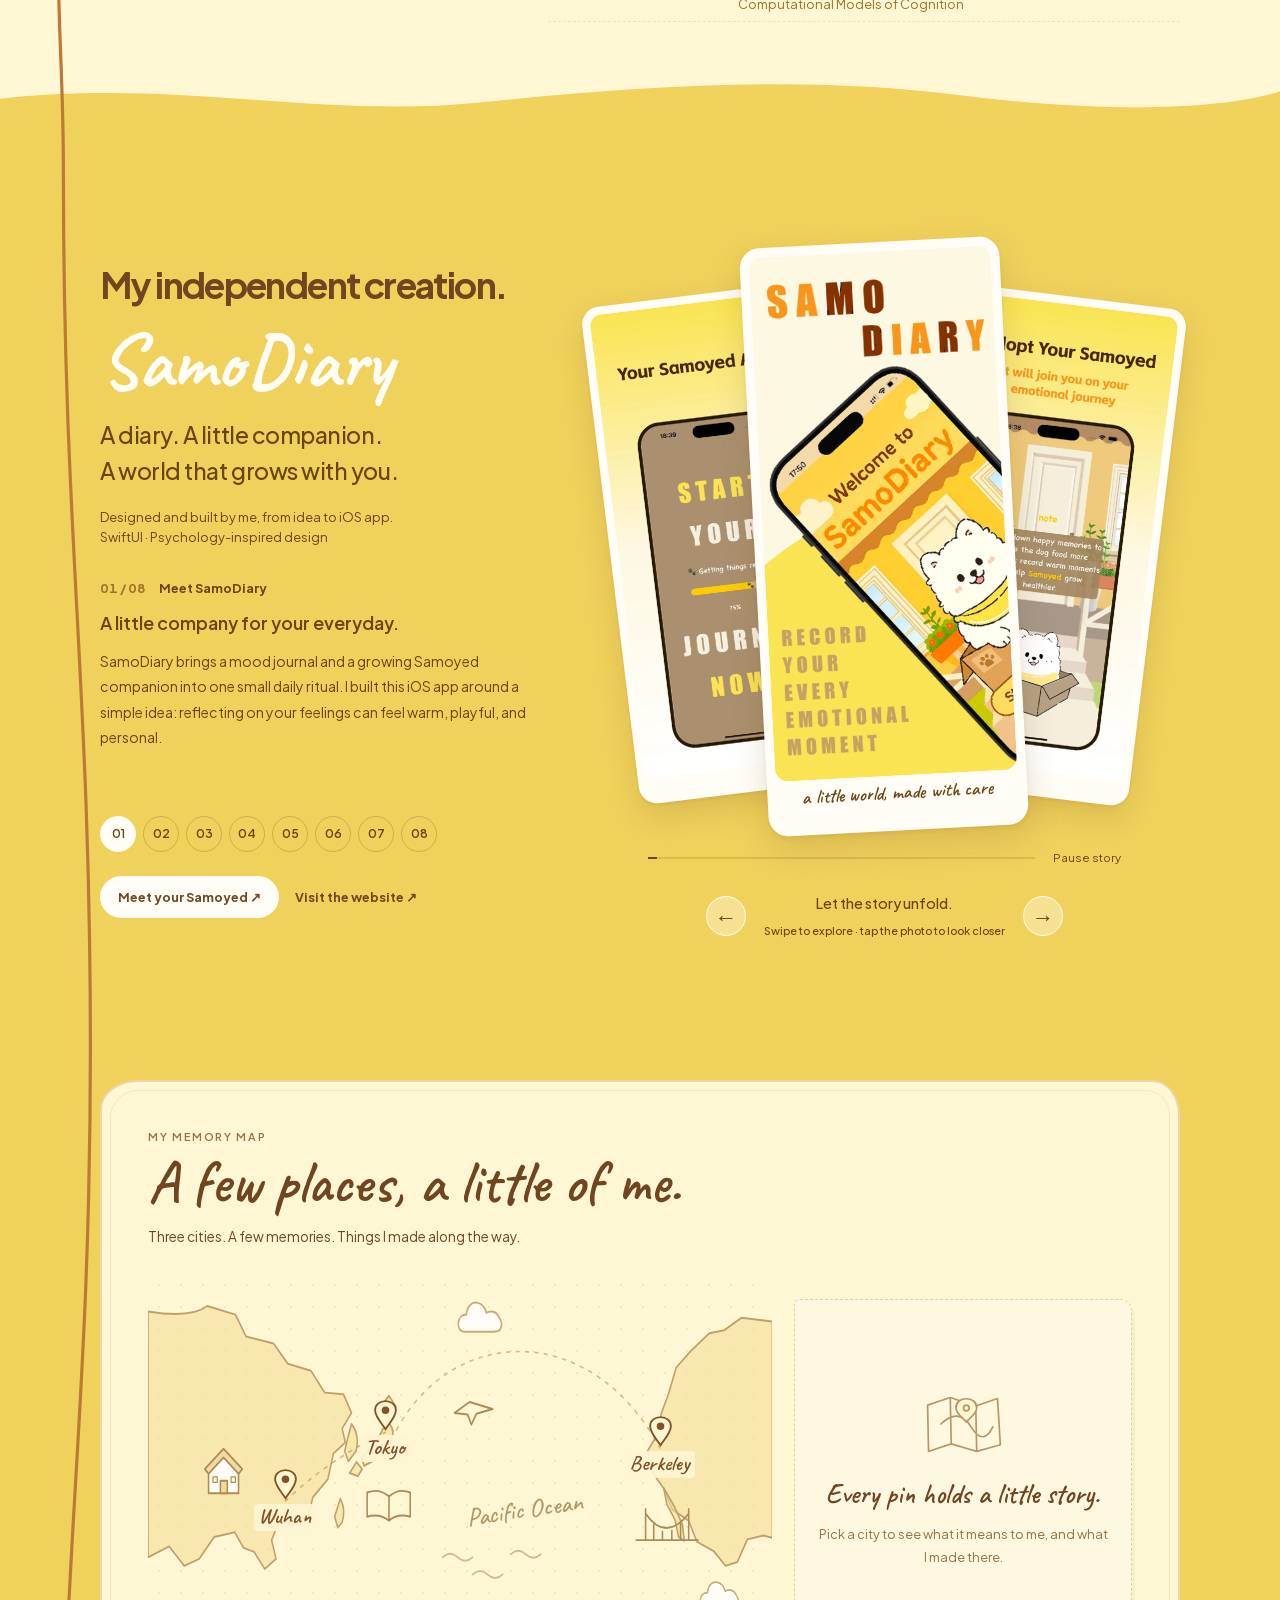
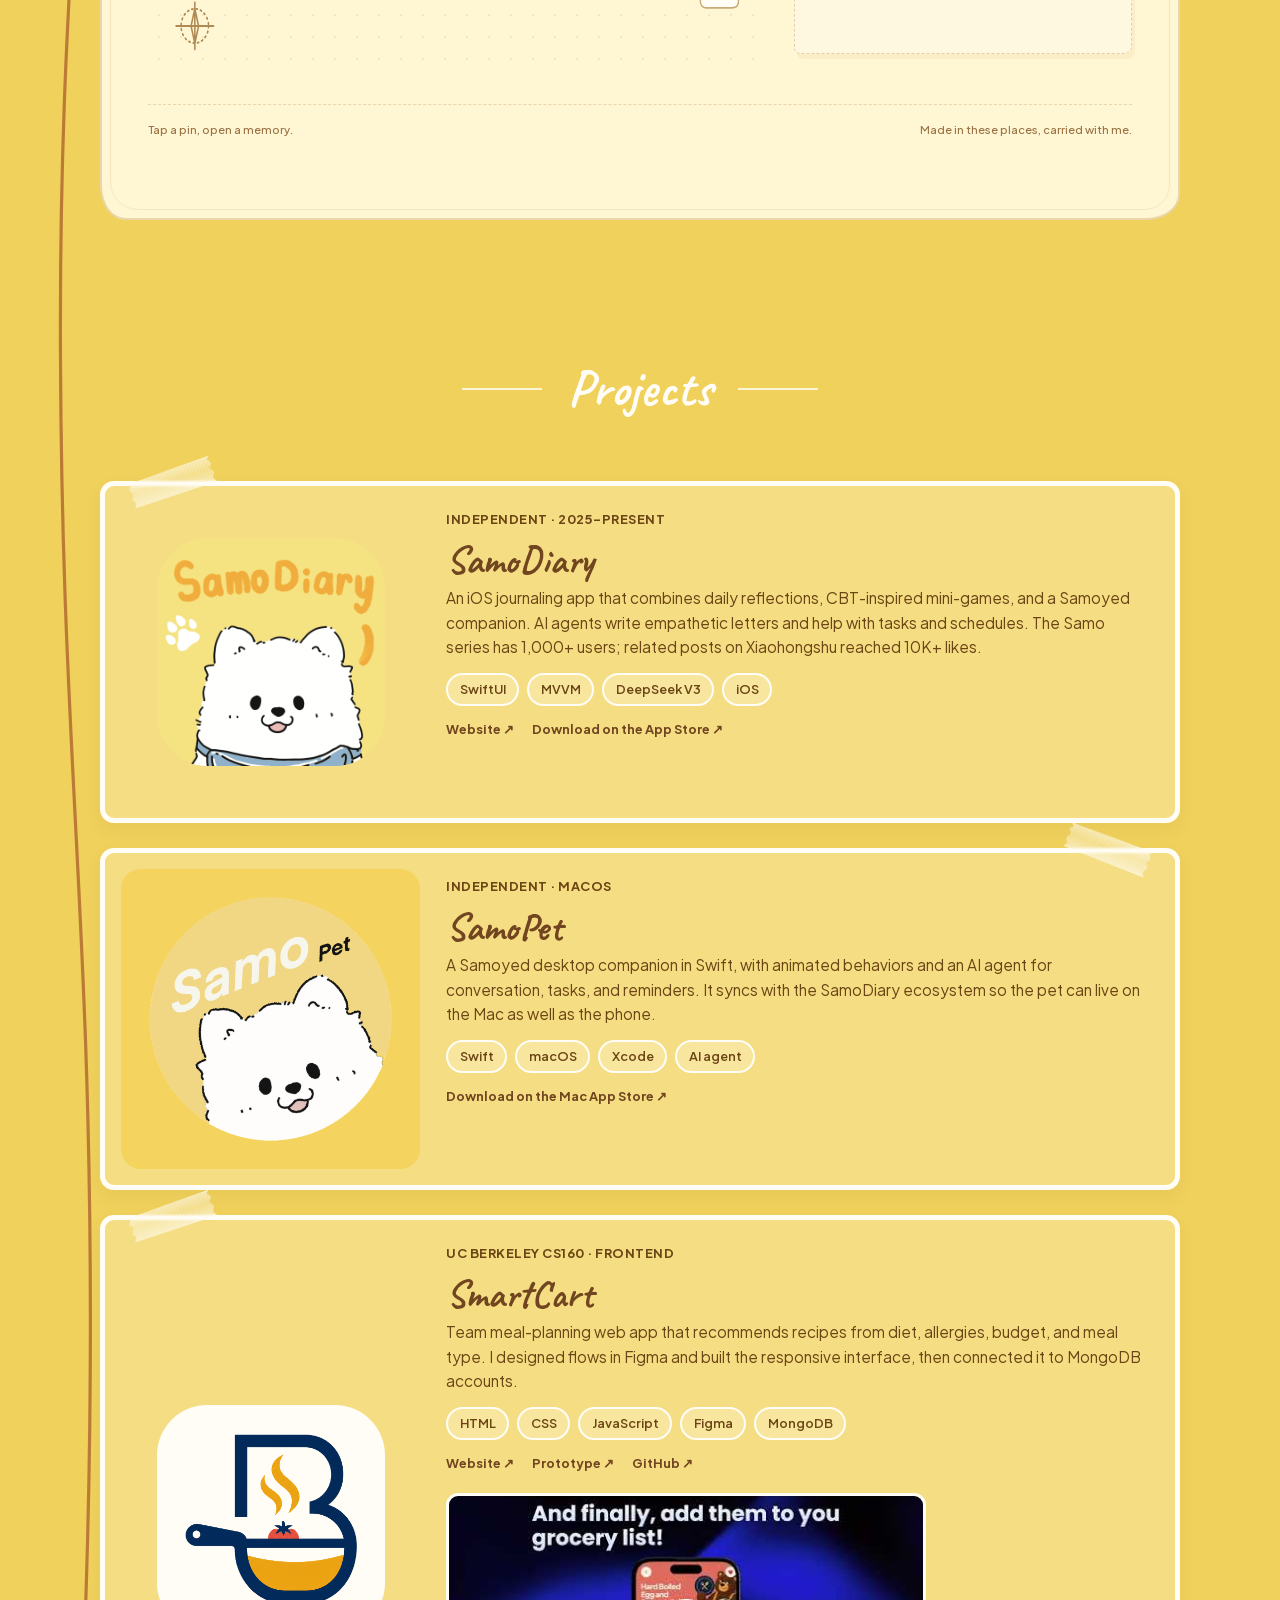
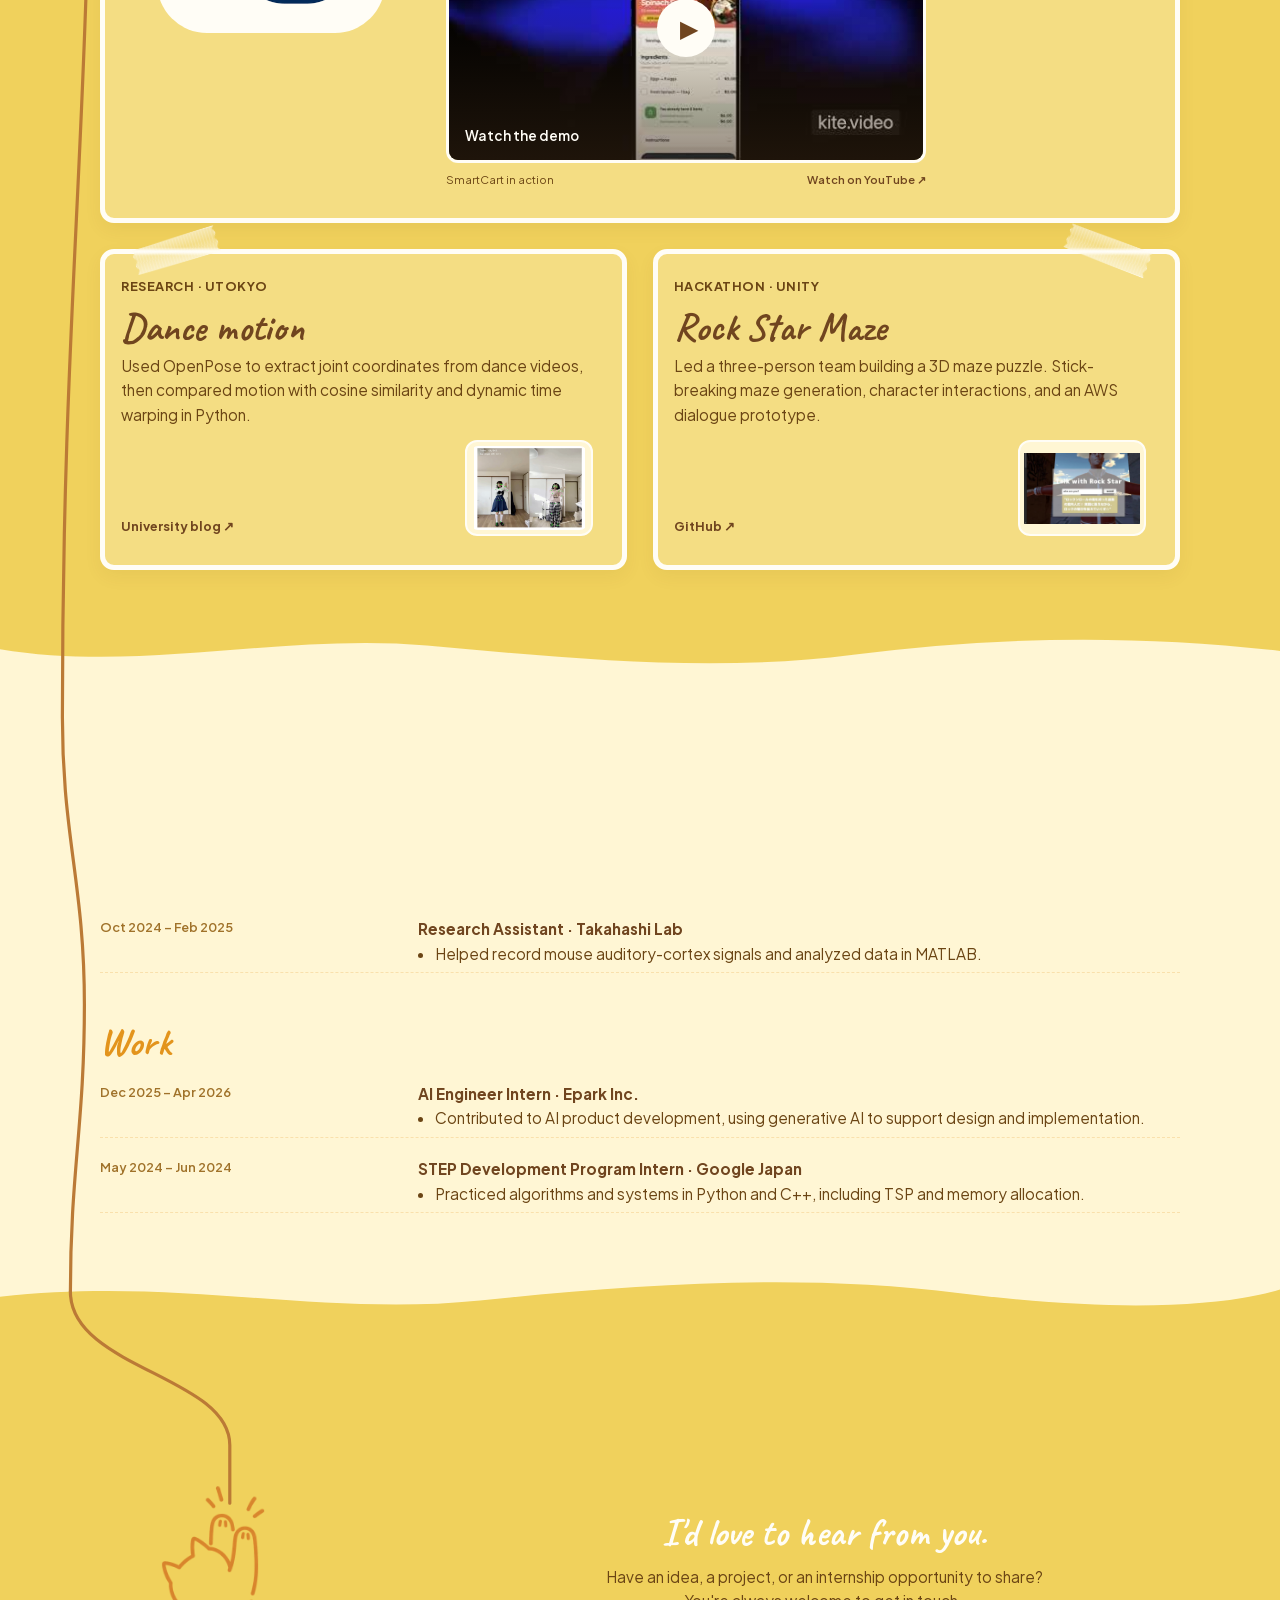
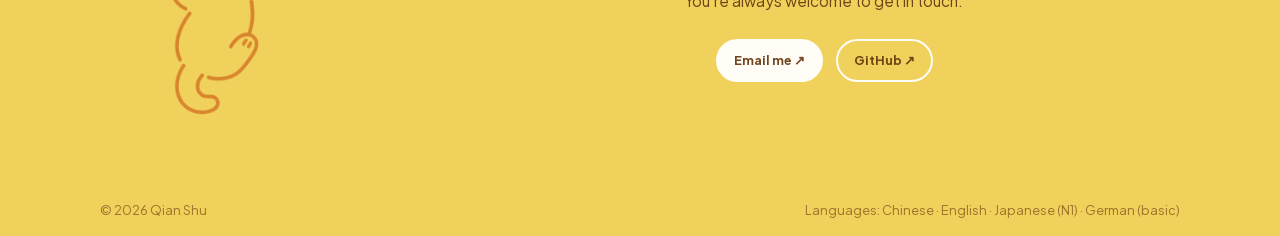
==== commit b9428bdb: "Add click and browse-time analytics with Clarity. Wire the site to Microsoft Clarity so visits, clic" ====
--- a/qian-shu-portfolio.html
+++ b/qian-shu-portfolio.html
@@ -14,7 +14,12 @@
         try {
             if (localStorage.getItem('qian-site-language') === 'zh') document.documentElement.lang = 'zh-CN';
         } catch {}
+        window.QIAN_ANALYTICS = {
+            clarity: 'yodflnq83z',
+            ga4: ''
+        };
     </script>
+    <script src="portfolio-assets/analytics.js" defer></script>
     <link rel="stylesheet" href="portfolio-assets/memory-map.css">
     <link rel="stylesheet" href="portfolio-assets/journey.css">
     <style>
